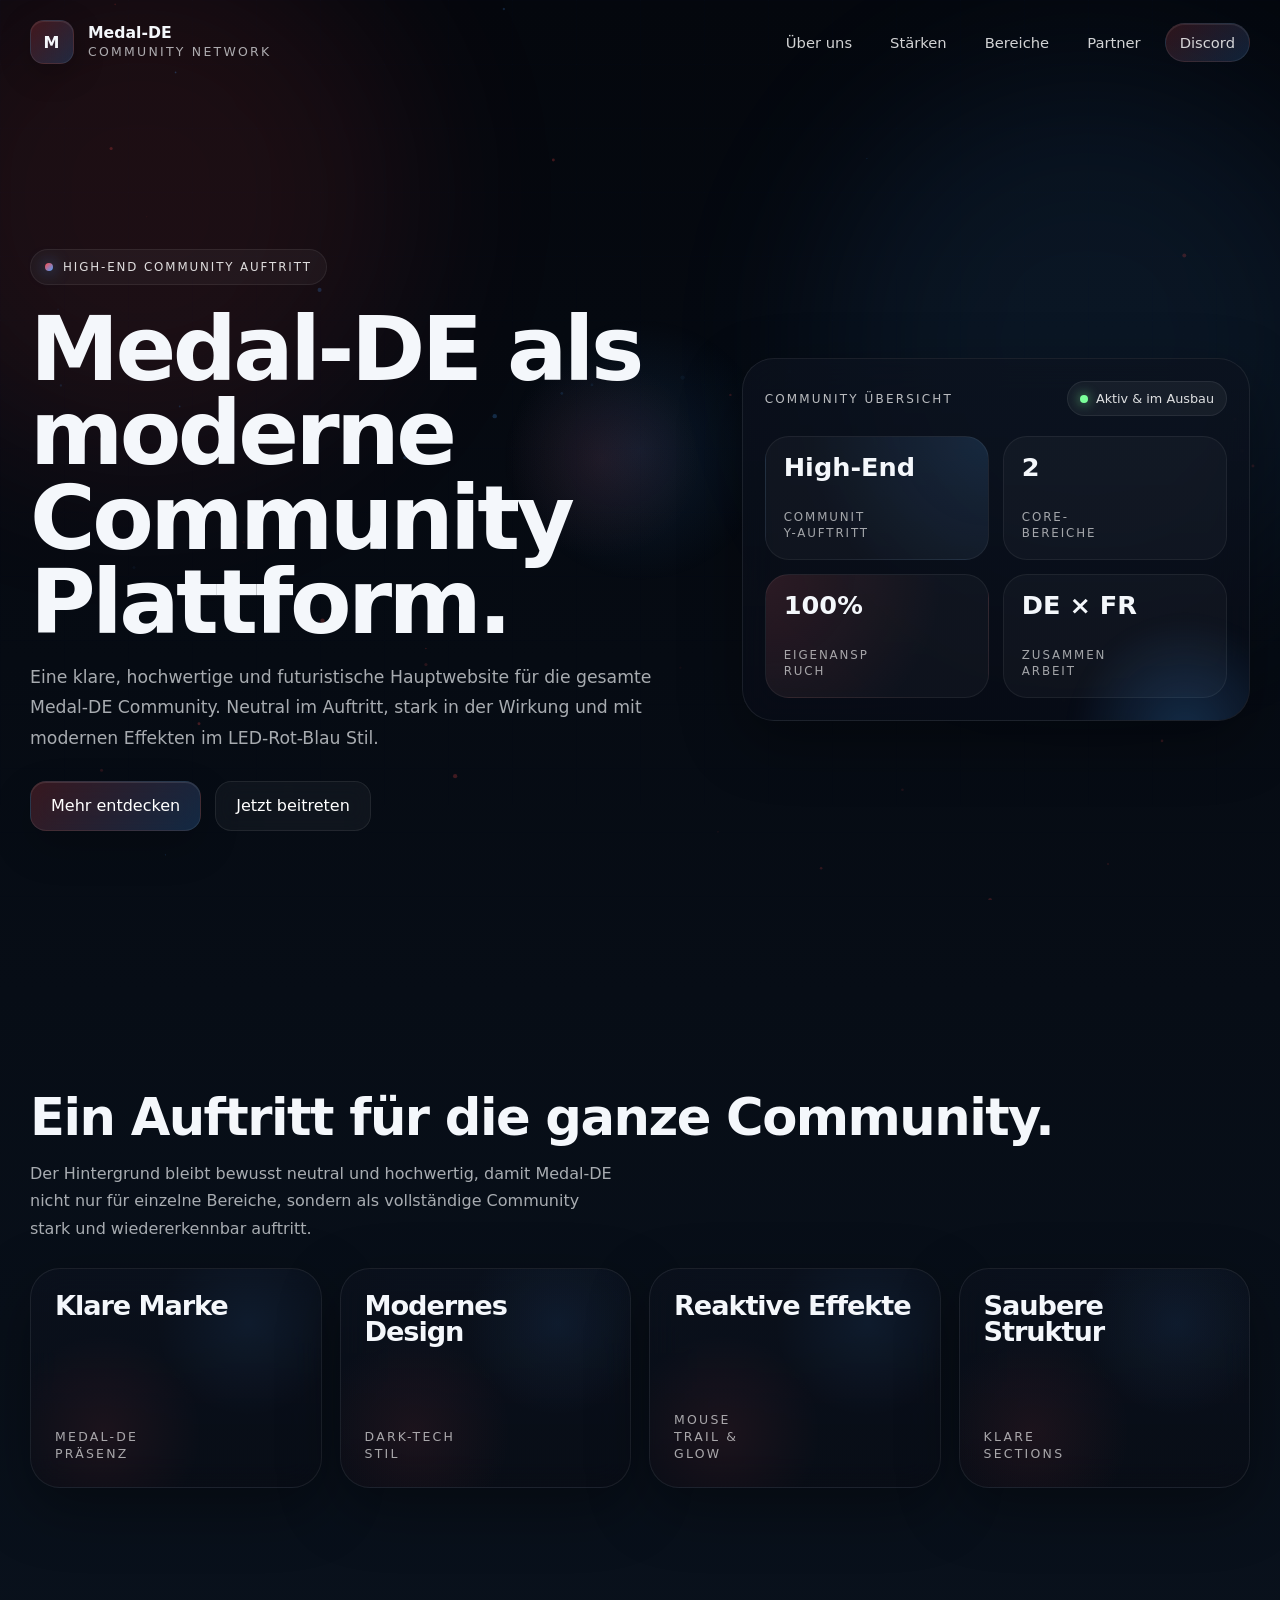
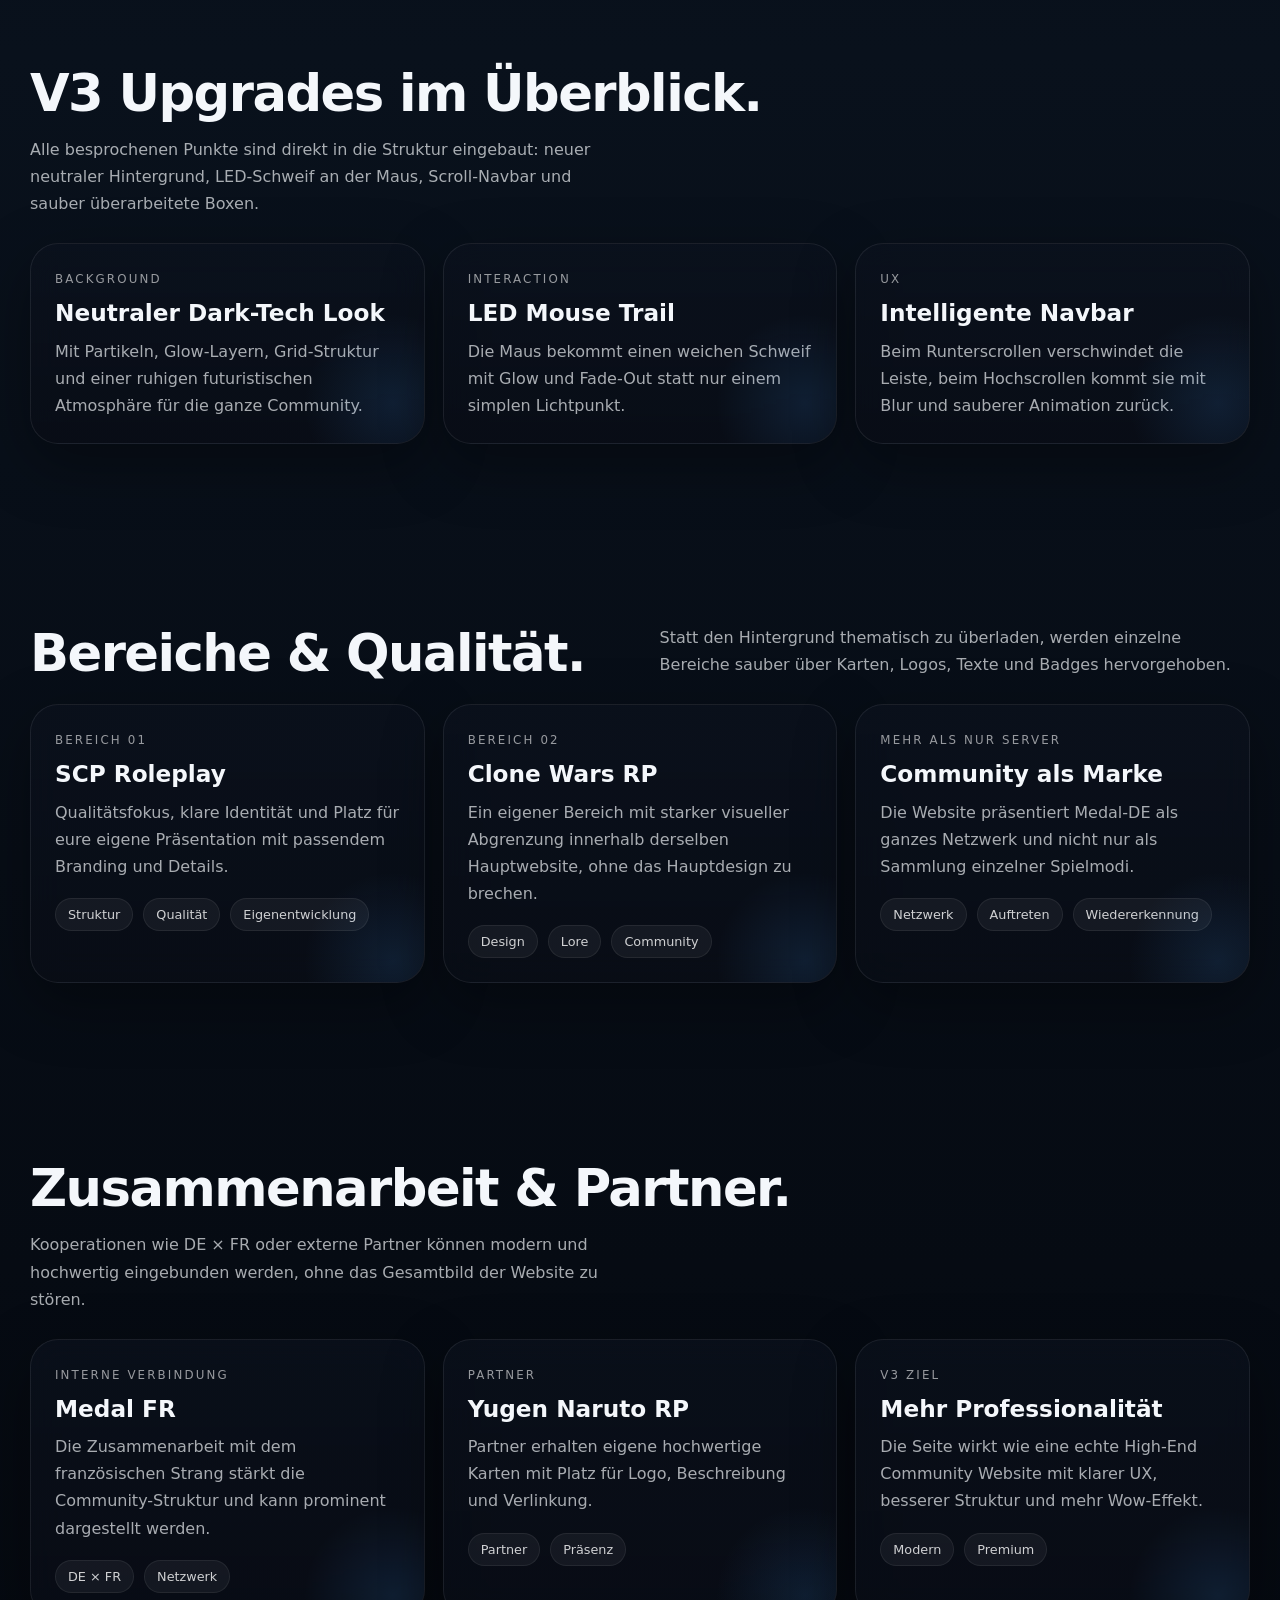
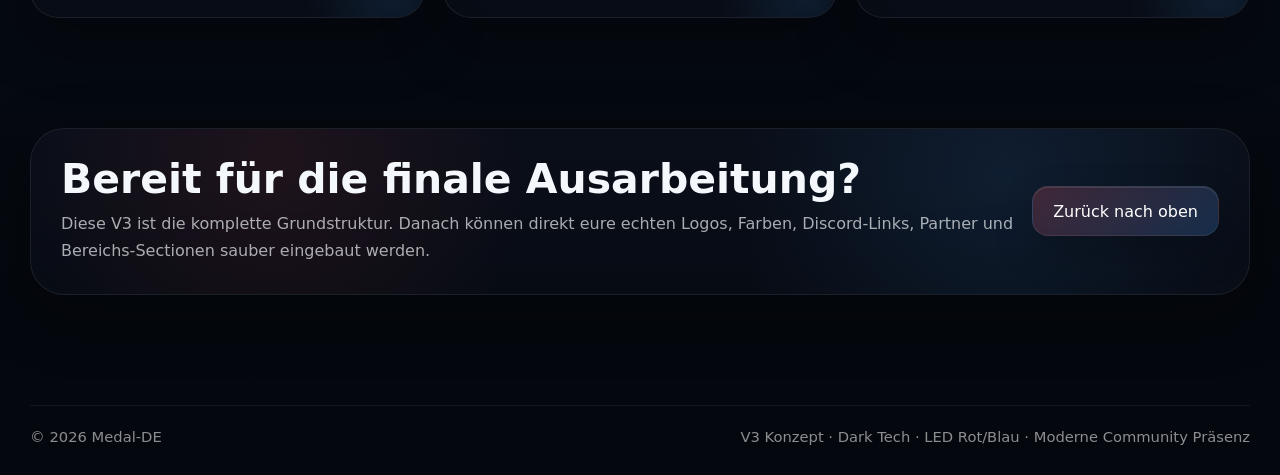
==== index.html @ ef5952d2 "Update index.html" ====
<!DOCTYPE html>
<html lang="de">
<head>
  <meta charset="UTF-8" />
  <meta name="viewport" content="width=device-width, initial-scale=1.0" />
  <title>Medal-DE V3</title>
  <meta name="description" content="Moderne Community Website für Medal-DE" />
  <style>
    :root {
      --bg: #060a11;
      --bg-2: #0b1220;
      --surface: rgba(10, 16, 28, 0.58);
      --surface-strong: rgba(9, 14, 24, 0.8);
      --border: rgba(255, 255, 255, 0.08);
      --text: #f4f7fb;
      --muted: rgba(244, 247, 251, 0.68);
      --red: 255, 77, 77;
      --blue: 70, 160, 255;
      --shadow: 0 20px 60px rgba(0, 0, 0, 0.35);
      --radius-xl: 32px;
      --radius-lg: 24px;
      --radius-md: 18px;
      --container: 1220px;
      --nav-height: 84px;
    }

    * {
      box-sizing: border-box;
    }

    html {
      scroll-behavior: smooth;
    }

    body {
      margin: 0;
      font-family: Inter, ui-sans-serif, system-ui, -apple-system, BlinkMacSystemFont, "Segoe UI", sans-serif;
      color: var(--text);
      background:
        radial-gradient(circle at 18% 22%, rgba(var(--red), 0.12), transparent 0 26%),
        radial-gradient(circle at 82% 18%, rgba(var(--blue), 0.14), transparent 0 28%),
        radial-gradient(circle at 55% 74%, rgba(120, 0, 255, 0.08), transparent 0 24%),
        linear-gradient(180deg, #04070d 0%, #09111c 45%, #04070d 100%);
      min-height: 100vh;
      overflow-x: hidden;
    }

    body::before {
      content: "";
      position: fixed;
      inset: 0;
      background-image:
        linear-gradient(rgba(80, 120, 255, 0.055) 1px, transparent 1px),
        linear-gradient(90deg, rgba(80, 120, 255, 0.045) 1px, transparent 1px);
      background-size: 64px 64px;
      mask-image: linear-gradient(to bottom, rgba(0, 0, 0, 0.9), rgba(0, 0, 0, 0.25));
      pointer-events: none;
      opacity: 0.3;
      z-index: -4;
    }

    .ambient-layer {
      position: fixed;
      inset: 0;
      pointer-events: none;
      z-index: -3;
      overflow: hidden;
    }

    .ambient-layer::before,
    .ambient-layer::after {
      content: "";
      position: absolute;
      width: 42vw;
      height: 42vw;
      filter: blur(90px);
      border-radius: 50%;
      opacity: 0.26;
      animation: drift 16s ease-in-out infinite alternate;
    }

    .ambient-layer::before {
      top: -8%;
      left: -10%;
      background: rgba(var(--red), 0.38);
    }

    .ambient-layer::after {
      right: -6%;
      top: 8%;
      animation-delay: -6s;
      background: rgba(var(--blue), 0.34);
    }

    @keyframes drift {
      0% { transform: translate3d(0, 0, 0) scale(1); }
      100% { transform: translate3d(4vw, 3vh, 0) scale(1.08); }
    }

    .mouse-glow {
      position: fixed;
      inset: 0;
      pointer-events: none;
      z-index: -2;
      background:
        radial-gradient(circle 220px at var(--mx, 50%) var(--my, 50%), rgba(var(--blue), 0.11), transparent 60%),
        radial-gradient(circle 160px at calc(var(--mx, 50%) - 3%) calc(var(--my, 50%) + 1%), rgba(var(--red), 0.09), transparent 62%);
      transition: background-position 0.15s linear;
    }

    #trail-canvas,
    #particles-canvas {
      position: fixed;
      inset: 0;
      width: 100%;
      height: 100%;
      pointer-events: none;
    }

    #particles-canvas { z-index: -2; }
    #trail-canvas { z-index: -1; }

    .site-shell {
      position: relative;
      z-index: 1;
    }

    .container {
      width: min(calc(100% - 40px), var(--container));
      margin: 0 auto;
    }

    .navbar {
      position: fixed;
      top: 0;
      left: 0;
      right: 0;
      z-index: 20;
      transition: transform 0.35s ease, background 0.35s ease, box-shadow 0.35s ease, border-color 0.35s ease;
      border-bottom: 1px solid transparent;
    }

    .navbar.hidden {
      transform: translateY(-110%);
    }

    .navbar.scrolled {
      background: rgba(8, 12, 20, 0.72);
      backdrop-filter: blur(16px);
      border-color: rgba(255, 255, 255, 0.07);
      box-shadow: 0 14px 40px rgba(0, 0, 0, 0.25);
    }

    .nav-inner {
      min-height: var(--nav-height);
      display: flex;
      align-items: center;
      justify-content: space-between;
      gap: 20px;
    }

    .brand {
      display: flex;
      align-items: center;
      gap: 14px;
      text-decoration: none;
      color: var(--text);
      min-width: 0;
    }

    .brand-logo {
      width: 44px;
      height: 44px;
      border-radius: 14px;
      display: grid;
      place-items: center;
      font-weight: 800;
      letter-spacing: 0.08em;
      background: linear-gradient(135deg, rgba(var(--red), 0.2), rgba(var(--blue), 0.2));
      border: 1px solid rgba(255, 255, 255, 0.08);
      box-shadow: inset 0 1px 0 rgba(255, 255, 255, 0.08), 0 8px 30px rgba(0, 0, 0, 0.25);
      backdrop-filter: blur(10px);
      flex-shrink: 0;
    }

    .brand-copy {
      display: flex;
      flex-direction: column;
      min-width: 0;
    }

    .brand-copy strong {
      font-size: 0.98rem;
      line-height: 1;
    }

    .brand-copy span {
      font-size: 0.78rem;
      color: var(--muted);
      letter-spacing: 0.18em;
      text-transform: uppercase;
      margin-top: 4px;
    }

    .nav-links {
      display: flex;
      align-items: center;
      gap: 10px;
      flex-wrap: wrap;
      justify-content: flex-end;
    }

    .nav-links a {
      color: rgba(255, 255, 255, 0.82);
      text-decoration: none;
      padding: 10px 14px;
      border-radius: 999px;
      font-size: 0.92rem;
      transition: background 0.25s ease, color 0.25s ease, transform 0.25s ease;
    }

    .nav-links a:hover,
    .nav-links a.active {
      background: rgba(255, 255, 255, 0.06);
      color: #fff;
      transform: translateY(-1px);
    }

    .nav-cta {
      padding: 11px 16px;
      border-radius: 999px;
      border: 1px solid rgba(255, 255, 255, 0.08);
      background: linear-gradient(135deg, rgba(var(--red), 0.17), rgba(var(--blue), 0.17));
      box-shadow: inset 0 1px 0 rgba(255, 255, 255, 0.08);
    }

    main {
      padding-top: calc(var(--nav-height) + 18px);
    }

    section {
      position: relative;
    }

    .hero {
      min-height: 100vh;
      display: flex;
      align-items: center;
      padding: 46px 0 70px;
    }

    .hero-grid {
      display: grid;
      grid-template-columns: 1.2fr 0.9fr;
      gap: 34px;
      align-items: center;
    }

    .eyebrow {
      display: inline-flex;
      align-items: center;
      gap: 10px;
      padding: 10px 14px;
      border-radius: 999px;
      background: rgba(255, 255, 255, 0.04);
      border: 1px solid rgba(255, 255, 255, 0.07);
      color: rgba(255, 255, 255, 0.86);
      letter-spacing: 0.16em;
      text-transform: uppercase;
      font-size: 0.74rem;
    }

    .eyebrow::before {
      content: "";
      width: 8px;
      height: 8px;
      border-radius: 50%;
      background: linear-gradient(135deg, rgba(var(--red), 1), rgba(var(--blue), 1));
      box-shadow: 0 0 16px rgba(var(--blue), 0.7);
    }

    .hero h1 {
      font-size: clamp(3rem, 7vw, 6.25rem);
      line-height: 0.94;
      margin: 22px 0 18px;
      letter-spacing: -0.04em;
      max-width: 11ch;
    }

    .hero p {
      margin: 0;
      max-width: 62ch;
      font-size: clamp(1rem, 1.35vw, 1.15rem);
      line-height: 1.75;
      color: var(--muted);
    }

    .hero-actions {
      display: flex;
      flex-wrap: wrap;
      gap: 14px;
      margin-top: 28px;
    }

    .btn {
      display: inline-flex;
      align-items: center;
      justify-content: center;
      gap: 10px;
      min-height: 50px;
      padding: 0 20px;
      border-radius: 16px;
      text-decoration: none;
      color: #fff;
      border: 1px solid rgba(255, 255, 255, 0.08);
      transition: transform 0.25s ease, background 0.25s ease, border-color 0.25s ease;
      backdrop-filter: blur(10px);
    }

    .btn:hover {
      transform: translateY(-2px);
    }

    .btn-primary {
      background: linear-gradient(135deg, rgba(var(--red), 0.2), rgba(var(--blue), 0.2));
      box-shadow: inset 0 1px 0 rgba(255, 255, 255, 0.1), 0 16px 40px rgba(0, 0, 0, 0.2);
    }

    .btn-secondary {
      background: rgba(255, 255, 255, 0.04);
    }

    .hero-panel {
      position: relative;
      padding: 22px;
      border-radius: var(--radius-xl);
      background: linear-gradient(180deg, rgba(12, 18, 30, 0.72), rgba(8, 12, 22, 0.84));
      border: 1px solid rgba(255, 255, 255, 0.08);
      box-shadow: var(--shadow);
      overflow: hidden;
      backdrop-filter: blur(18px);
    }

    .hero-panel::before {
      content: "";
      position: absolute;
      inset: auto -10% -35% auto;
      width: 230px;
      height: 230px;
      border-radius: 50%;
      background: radial-gradient(circle, rgba(var(--blue), 0.22), transparent 70%);
      filter: blur(8px);
    }

    .panel-top {
      display: flex;
      align-items: center;
      justify-content: space-between;
      gap: 10px;
      margin-bottom: 20px;
    }

    .panel-top span {
      color: rgba(255, 255, 255, 0.72);
      letter-spacing: 0.18em;
      text-transform: uppercase;
      font-size: 0.75rem;
    }

    .status-pill {
      display: inline-flex;
      align-items: center;
      gap: 8px;
      padding: 9px 12px;
      border-radius: 999px;
      background: rgba(255, 255, 255, 0.05);
      border: 1px solid rgba(255, 255, 255, 0.07);
      font-size: 0.8rem;
      color: rgba(255, 255, 255, 0.86);
    }

    .status-pill::before {
      content: "";
      width: 8px;
      height: 8px;
      border-radius: 50%;
      background: #7bff9a;
      box-shadow: 0 0 12px rgba(123, 255, 154, 0.8);
    }

    .mini-grid {
      display: grid;
      grid-template-columns: repeat(2, minmax(0, 1fr));
      gap: 14px;
    }

    .mini-card {
      min-height: 124px;
      padding: 18px;
      border-radius: 24px;
      background: rgba(255, 255, 255, 0.03);
      border: 1px solid rgba(255, 255, 255, 0.06);
      display: flex;
      flex-direction: column;
      justify-content: space-between;
      overflow: hidden;
    }

    .mini-card strong {
      font-size: clamp(1.35rem, 2vw, 2.2rem);
      line-height: 0.96;
      overflow-wrap: break-word;
      word-break: break-word;
    }

    .mini-card span {
      font-size: clamp(0.74rem, 0.92vw, 0.92rem);
      line-height: 1.35;
      letter-spacing: 0.16em;
      text-transform: uppercase;
      color: rgba(255, 255, 255, 0.62);
      max-width: 12ch;
      overflow-wrap: break-word;
      word-break: break-word;
      hyphens: auto;
    }

    .mini-card.accent-red {
      background: radial-gradient(circle at top left, rgba(var(--red), 0.12), transparent 70%), rgba(255,255,255,0.03);
    }

    .mini-card.accent-blue {
      background: radial-gradient(circle at top right, rgba(var(--blue), 0.12), transparent 70%), rgba(255,255,255,0.03);
    }

    .section-block {
      padding: 90px 0;
    }

    .section-head {
      display: flex;
      align-items: end;
      justify-content: space-between;
      gap: 18px;
      margin-bottom: 26px;
      flex-wrap: wrap;
    }

    .section-head h2 {
      margin: 0;
      font-size: clamp(2rem, 4vw, 3.25rem);
      line-height: 0.98;
      letter-spacing: -0.03em;
    }

    .section-head p {
      margin: 0;
      max-width: 58ch;
      color: var(--muted);
      line-height: 1.7;
    }

    .glass-grid {
      display: grid;
      grid-template-columns: repeat(4, minmax(0, 1fr));
      gap: 18px;
    }

    .stat-card,
    .feature-card,
    .server-card,
    .partner-card,
    .cta-box {
      background: linear-gradient(180deg, rgba(12, 18, 30, 0.65), rgba(9, 13, 22, 0.82));
      border: 1px solid rgba(255, 255, 255, 0.08);
      box-shadow: var(--shadow);
      backdrop-filter: blur(16px);
    }

    .stat-card {
      min-height: 220px;
      padding: 24px;
      border-radius: 30px;
      display: flex;
      flex-direction: column;
      justify-content: space-between;
      overflow: hidden;
      position: relative;
    }

    .stat-card::before {
      content: "";
      position: absolute;
      inset: 0;
      background:
        radial-gradient(circle at 75% 25%, rgba(var(--blue), 0.08), transparent 34%),
        radial-gradient(circle at 25% 75%, rgba(var(--red), 0.08), transparent 36%);
      pointer-events: none;
    }

    .stat-card h3 {
      margin: 0;
      font-size: clamp(1.7rem, 2vw, 2.9rem);
      line-height: 0.96;
      letter-spacing: -0.04em;
      overflow-wrap: break-word;
      word-break: break-word;
      position: relative;
      z-index: 1;
    }

    .stat-card p {
      margin: 0;
      font-size: clamp(0.78rem, 0.92vw, 0.98rem);
      line-height: 1.35;
      letter-spacing: 0.18em;
      text-transform: uppercase;
      color: rgba(255, 255, 255, 0.63);
      max-width: 12ch;
      overflow-wrap: break-word;
      word-break: break-word;
      hyphens: auto;
      position: relative;
      z-index: 1;
    }

    .features-grid,
    .servers-grid,
    .partners-grid {
      display: grid;
      grid-template-columns: repeat(3, minmax(0, 1fr));
      gap: 18px;
    }

    .feature-card,
    .server-card,
    .partner-card {
      padding: 24px;
      border-radius: 28px;
      overflow: hidden;
      position: relative;
    }

    .feature-card::before,
    .server-card::before,
    .partner-card::before {
      content: "";
      position: absolute;
      inset: auto -15% -25% auto;
      width: 180px;
      height: 180px;
      border-radius: 50%;
      background: radial-gradient(circle, rgba(var(--blue), 0.12), transparent 70%);
      pointer-events: none;
    }

    .card-kicker {
      display: inline-block;
      margin-bottom: 14px;
      color: rgba(255,255,255,0.58);
      text-transform: uppercase;
      letter-spacing: 0.18em;
      font-size: 0.74rem;
    }

    .feature-card h3,
    .server-card h3,
    .partner-card h3 {
      margin: 0 0 12px;
      font-size: 1.45rem;
      line-height: 1.08;
    }

    .feature-card p,
    .server-card p,
    .partner-card p {
      margin: 0;
      color: var(--muted);
      line-height: 1.7;
    }

    .server-badges,
    .partner-badges {
      margin-top: 18px;
      display: flex;
      flex-wrap: wrap;
      gap: 10px;
    }

    .badge {
      padding: 8px 12px;
      border-radius: 999px;
      background: rgba(255, 255, 255, 0.05);
      border: 1px solid rgba(255, 255, 255, 0.07);
      font-size: 0.8rem;
      color: rgba(255,255,255,0.8);
    }

    .cta-wrap {
      padding: 20px 0 110px;
    }

    .cta-box {
      border-radius: 34px;
      padding: 30px;
      display: grid;
      grid-template-columns: 1.3fr auto;
      gap: 18px;
      align-items: center;
      overflow: hidden;
      position: relative;
    }

    .cta-box::before {
      content: "";
      position: absolute;
      inset: 0;
      background:
        radial-gradient(circle at 20% 20%, rgba(var(--red), 0.09), transparent 26%),
        radial-gradient(circle at 80% 30%, rgba(var(--blue), 0.11), transparent 28%);
      pointer-events: none;
    }

    .cta-box h3 {
      margin: 0 0 10px;
      font-size: clamp(1.75rem, 3.2vw, 2.8rem);
      line-height: 1;
      position: relative;
      z-index: 1;
    }

    .cta-box p {
      margin: 0;
      color: var(--muted);
      line-height: 1.7;
      position: relative;
      z-index: 1;
    }

    footer {
      padding: 0 0 30px;
    }

    .footer-inner {
      display: flex;
      justify-content: space-between;
      gap: 16px;
      flex-wrap: wrap;
      color: rgba(255,255,255,0.54);
      font-size: 0.92rem;
      border-top: 1px solid rgba(255,255,255,0.06);
      padding-top: 22px;
    }

    .reveal {
      opacity: 0;
      transform: translateY(30px);
      transition: opacity 0.7s ease, transform 0.7s ease;
    }

    .reveal.visible {
      opacity: 1;
      transform: translateY(0);
    }

    @media (max-width: 1080px) {
      .hero-grid,
      .cta-box {
        grid-template-columns: 1fr;
      }

      .glass-grid,
      .features-grid,
      .servers-grid,
      .partners-grid {
        grid-template-columns: repeat(2, minmax(0, 1fr));
      }
    }

    @media (max-width: 760px) {
      :root {
        --nav-height: 76px;
      }

      .container {
        width: min(calc(100% - 26px), var(--container));
      }

      .nav-inner {
        align-items: flex-start;
        padding: 14px 0;
        flex-direction: column;
      }

      .nav-links {
        width: 100%;
        justify-content: flex-start;
      }

      .hero {
        min-height: auto;
        padding-top: 24px;
      }

      .mini-grid,
      .glass-grid,
      .features-grid,
      .servers-grid,
      .partners-grid {
        grid-template-columns: 1fr;
      }

      .stat-card {
        min-height: 180px;
        padding: 20px;
      }

      .section-block {
        padding: 72px 0;
      }

      .cta-wrap {
        padding-bottom: 84px;
      }
    }
  </style>
</head>
<body>
  <div class="ambient-layer"></div>
  <div class="mouse-glow"></div>
  <canvas id="particles-canvas"></canvas>
  <canvas id="trail-canvas"></canvas>

  <div class="site-shell">
    <header class="navbar" id="navbar">
      <div class="container nav-inner">
        <a href="#top" class="brand">
          <div class="brand-logo">M</div>
          <div class="brand-copy">
            <strong>Medal-DE</strong>
            <span>Community Network</span>
          </div>
        </a>

        <nav class="nav-links">
          <a href="#about">Über uns</a>
          <a href="#features">Stärken</a>
          <a href="#servers">Bereiche</a>
          <a href="#partners">Partner</a>
          <a href="#contact" class="nav-cta">Discord</a>
        </nav>
      </div>
    </header>

    <main id="top">
      <section class="hero">
        <div class="container hero-grid">
          <div class="reveal visible">
            <div class="eyebrow">High-End Community Auftritt</div>
            <h1>Medal-DE als moderne Community Plattform.</h1>
            <p>
              Eine klare, hochwertige und futuristische Hauptwebsite für die gesamte Medal-DE Community.
              Neutral im Auftritt, stark in der Wirkung und mit modernen Effekten im LED-Rot-Blau Stil.
            </p>

            <div class="hero-actions">
              <a href="#about" class="btn btn-primary">Mehr entdecken</a>
              <a href="#contact" class="btn btn-secondary">Jetzt beitreten</a>
            </div>
          </div>

          <div class="hero-panel reveal visible">
            <div class="panel-top">
              <span>Community Übersicht</span>
              <div class="status-pill">Aktiv & im Ausbau</div>
            </div>

            <div class="mini-grid">
              <div class="mini-card accent-blue">
                <strong>High-End</strong>
                <span>Community-Auftritt</span>
              </div>
              <div class="mini-card">
                <strong>2</strong>
                <span>Core-Bereiche</span>
              </div>
              <div class="mini-card accent-red">
                <strong>100%</strong>
                <span>Eigenanspruch</span>
              </div>
              <div class="mini-card">
                <strong>DE × FR</strong>
                <span>Zusammenarbeit</span>
              </div>
            </div>
          </div>
        </div>
      </section>

      <section class="section-block" id="about">
        <div class="container">
          <div class="section-head reveal">
            <div>
              <h2>Ein Auftritt für die ganze Community.</h2>
            </div>
            <p>
              Der Hintergrund bleibt bewusst neutral und hochwertig, damit Medal-DE nicht nur für einzelne Bereiche,
              sondern als vollständige Community stark und wiedererkennbar auftritt.
            </p>
          </div>

          <div class="glass-grid">
            <article class="stat-card reveal">
              <h3>Klare Marke</h3>
              <p>Medal-DE Präsenz</p>
            </article>
            <article class="stat-card reveal">
              <h3>Modernes Design</h3>
              <p>Dark-Tech Stil</p>
            </article>
            <article class="stat-card reveal">
              <h3>Reaktive Effekte</h3>
              <p>Mouse Trail & Glow</p>
            </article>
            <article class="stat-card reveal">
              <h3>Saubere Struktur</h3>
              <p>Klare Sections</p>
            </article>
          </div>
        </div>
      </section>

      <section class="section-block" id="features">
        <div class="container">
          <div class="section-head reveal">
            <div>
              <h2>V3 Upgrades im Überblick.</h2>
            </div>
            <p>
              Alle besprochenen Punkte sind direkt in die Struktur eingebaut: neuer neutraler Hintergrund,
              LED-Schweif an der Maus, Scroll-Navbar und sauber überarbeitete Boxen.
            </p>
          </div>

          <div class="features-grid">
            <article class="feature-card reveal">
              <span class="card-kicker">Background</span>
              <h3>Neutraler Dark-Tech Look</h3>
              <p>Mit Partikeln, Glow-Layern, Grid-Struktur und einer ruhigen futuristischen Atmosphäre für die ganze Community.</p>
            </article>
            <article class="feature-card reveal">
              <span class="card-kicker">Interaction</span>
              <h3>LED Mouse Trail</h3>
              <p>Die Maus bekommt einen weichen Schweif mit Glow und Fade-Out statt nur einem simplen Lichtpunkt.</p>
            </article>
            <article class="feature-card reveal">
              <span class="card-kicker">UX</span>
              <h3>Intelligente Navbar</h3>
              <p>Beim Runterscrollen verschwindet die Leiste, beim Hochscrollen kommt sie mit Blur und sauberer Animation zurück.</p>
            </article>
          </div>
        </div>
      </section>

      <section class="section-block" id="servers">
        <div class="container">
          <div class="section-head reveal">
            <div>
              <h2>Bereiche & Qualität.</h2>
            </div>
            <p>
              Statt den Hintergrund thematisch zu überladen, werden einzelne Bereiche sauber über Karten, Logos,
              Texte und Badges hervorgehoben.
            </p>
          </div>

          <div class="servers-grid">
            <article class="server-card reveal">
              <span class="card-kicker">Bereich 01</span>
              <h3>SCP Roleplay</h3>
              <p>Qualitätsfokus, klare Identität und Platz für eure eigene Präsentation mit passendem Branding und Details.</p>
              <div class="server-badges">
                <span class="badge">Struktur</span>
                <span class="badge">Qualität</span>
                <span class="badge">Eigenentwicklung</span>
              </div>
            </article>
            <article class="server-card reveal">
              <span class="card-kicker">Bereich 02</span>
              <h3>Clone Wars RP</h3>
              <p>Ein eigener Bereich mit starker visueller Abgrenzung innerhalb derselben Hauptwebsite, ohne das Hauptdesign zu brechen.</p>
              <div class="server-badges">
                <span class="badge">Design</span>
                <span class="badge">Lore</span>
                <span class="badge">Community</span>
              </div>
            </article>
            <article class="server-card reveal">
              <span class="card-kicker">Mehr als nur Server</span>
              <h3>Community als Marke</h3>
              <p>Die Website präsentiert Medal-DE als ganzes Netzwerk und nicht nur als Sammlung einzelner Spielmodi.</p>
              <div class="server-badges">
                <span class="badge">Netzwerk</span>
                <span class="badge">Auftreten</span>
                <span class="badge">Wiedererkennung</span>
              </div>
            </article>
          </div>
        </div>
      </section>

      <section class="section-block" id="partners">
        <div class="container">
          <div class="section-head reveal">
            <div>
              <h2>Zusammenarbeit & Partner.</h2>
            </div>
            <p>
              Kooperationen wie DE × FR oder externe Partner können modern und hochwertig eingebunden werden,
              ohne das Gesamtbild der Website zu stören.
            </p>
          </div>

          <div class="partners-grid">
            <article class="partner-card reveal">
              <span class="card-kicker">Interne Verbindung</span>
              <h3>Medal FR</h3>
              <p>Die Zusammenarbeit mit dem französischen Strang stärkt die Community-Struktur und kann prominent dargestellt werden.</p>
              <div class="partner-badges">
                <span class="badge">DE × FR</span>
                <span class="badge">Netzwerk</span>
              </div>
            </article>
            <article class="partner-card reveal">
              <span class="card-kicker">Partner</span>
              <h3>Yugen Naruto RP</h3>
              <p>Partner erhalten eigene hochwertige Karten mit Platz für Logo, Beschreibung und Verlinkung.</p>
              <div class="partner-badges">
                <span class="badge">Partner</span>
                <span class="badge">Präsenz</span>
              </div>
            </article>
            <article class="partner-card reveal">
              <span class="card-kicker">V3 Ziel</span>
              <h3>Mehr Professionalität</h3>
              <p>Die Seite wirkt wie eine echte High-End Community Website mit klarer UX, besserer Struktur und mehr Wow-Effekt.</p>
              <div class="partner-badges">
                <span class="badge">Modern</span>
                <span class="badge">Premium</span>
              </div>
            </article>
          </div>
        </div>
      </section>

      <section class="cta-wrap" id="contact">
        <div class="container">
          <div class="cta-box reveal">
            <div>
              <h3>Bereit für die finale Ausarbeitung?</h3>
              <p>
                Diese V3 ist die komplette Grundstruktur. Danach können direkt eure echten Logos, Farben,
                Discord-Links, Partner und Bereichs-Sectionen sauber eingebaut werden.
              </p>
            </div>
            <div>
              <a href="#top" class="btn btn-primary">Zurück nach oben</a>
            </div>
          </div>
        </div>
      </section>
    </main>

    <footer>
      <div class="container footer-inner">
        <span>© 2026 Medal-DE</span>
        <span>V3 Konzept · Dark Tech · LED Rot/Blau · Moderne Community Präsenz</span>
      </div>
    </footer>
  </div>

  <script>
    const root = document.documentElement;
    const navbar = document.getElementById("navbar");
    let lastScrollY = window.scrollY;

    window.addEventListener("mousemove", (event) => {
      const x = (event.clientX / window.innerWidth) * 100;
      const y = (event.clientY / window.innerHeight) * 100;
      root.style.setProperty("--mx", `${x}%`);
      root.style.setProperty("--my", `${y}%`);
      mouse.x = event.clientX;
      mouse.y = event.clientY;
      mouse.active = true;
    });

    window.addEventListener("scroll", () => {
      const current = window.scrollY;

      if (current > 30) {
        navbar.classList.add("scrolled");
      } else {
        navbar.classList.remove("scrolled");
      }

      if (current > lastScrollY && current > 120) {
        navbar.classList.add("hidden");
      } else {
        navbar.classList.remove("hidden");
      }

      lastScrollY = current;
    });

    const revealItems = document.querySelectorAll(".reveal");
    const revealObserver = new IntersectionObserver((entries) => {
      entries.forEach((entry) => {
        if (entry.isIntersecting) {
          entry.target.classList.add("visible");
        }
      });
    }, { threshold: 0.16 });

    revealItems.forEach((item) => revealObserver.observe(item));

    const particlesCanvas = document.getElementById("particles-canvas");
    const particlesCtx = particlesCanvas.getContext("2d");
    const trailCanvas = document.getElementById("trail-canvas");
    const trailCtx = trailCanvas.getContext("2d");

    let particles = [];
    let trails = [];
    let mouse = {
      x: window.innerWidth * 0.5,
      y: window.innerHeight * 0.5,
      active: false
    };

    function resizeCanvases() {
      const dpr = Math.min(window.devicePixelRatio || 1, 2);

      [particlesCanvas, trailCanvas].forEach((canvas) => {
        canvas.width = Math.floor(window.innerWidth * dpr);
        canvas.height = Math.floor(window.innerHeight * dpr);
        canvas.style.width = `${window.innerWidth}px`;
        canvas.style.height = `${window.innerHeight}px`;
      });

      particlesCtx.setTransform(dpr, 0, 0, dpr, 0, 0);
      trailCtx.setTransform(dpr, 0, 0, dpr, 0, 0);

      createParticles();
    }

    function createParticles() {
      particles = [];
      const amount = Math.min(70, Math.max(28, Math.floor(window.innerWidth / 22)));

      for (let i = 0; i < amount; i++) {
        particles.push({
          x: Math.random() * window.innerWidth,
          y: Math.random() * window.innerHeight,
          r: Math.random() * 1.8 + 0.5,
          vx: (Math.random() - 0.5) * 0.18,
          vy: (Math.random() - 0.5) * 0.18,
          a: Math.random() * 0.22 + 0.05,
          blue: Math.random() > 0.45
        });
      }
    }

    function renderParticles() {
      particlesCtx.clearRect(0, 0, window.innerWidth, window.innerHeight);

      for (const p of particles) {
        p.x += p.vx;
        p.y += p.vy;

        if (p.x < -10) p.x = window.innerWidth + 10;
        if (p.x > window.innerWidth + 10) p.x = -10;
        if (p.y < -10) p.y = window.innerHeight + 10;
        if (p.y > window.innerHeight + 10) p.y = -10;

        particlesCtx.beginPath();
        particlesCtx.arc(p.x, p.y, p.r, 0, Math.PI * 2);
        particlesCtx.fillStyle = p.blue
          ? `rgba(70, 160, 255, ${p.a})`
          : `rgba(255, 77, 77, ${p.a})`;
        particlesCtx.fill();
      }
    }

    function spawnTrail() {
      trails.push({
        x: mouse.x,
        y: mouse.y,
        life: 1,
        size: Math.random() * 26 + 18,
        redShift: Math.random() * 0.15 + 0.08,
        blueShift: Math.random() * 0.18 + 0.12
      });

      if (trails.length > 60) {
        trails.shift();
      }
    }

    function renderTrail() {
      trailCtx.clearRect(0, 0, window.innerWidth, window.innerHeight);

      for (let i = trails.length - 1; i >= 0; i--) {
        const t = trails[i];
        t.life -= 0.025;

        if (t.life <= 0) {
          trails.splice(i, 1);
          continue;
        }

        const alpha = t.life * 0.22;
        const size = t.size * (1.45 - t.life);

        trailCtx.beginPath();
        trailCtx.arc(t.x, t.y, size, 0, Math.PI * 2);
        trailCtx.fillStyle = `rgba(70, 160, 255, ${alpha * t.blueShift})`;
        trailCtx.fill();

        trailCtx.beginPath();
        trailCtx.arc(t.x + 4, t.y + 1, size * 0.78, 0, Math.PI * 2);
        trailCtx.fillStyle = `rgba(255, 77, 77, ${alpha * t.redShift})`;
        trailCtx.fill();
      }
    }

    function animate() {
      renderParticles();

      if (mouse.active) {
        spawnTrail();
      }

      renderTrail();
      requestAnimationFrame(animate);
    }

    window.addEventListener("resize", resizeCanvases);

    resizeCanvases();
    animate();
  </script>
</body>
</html>
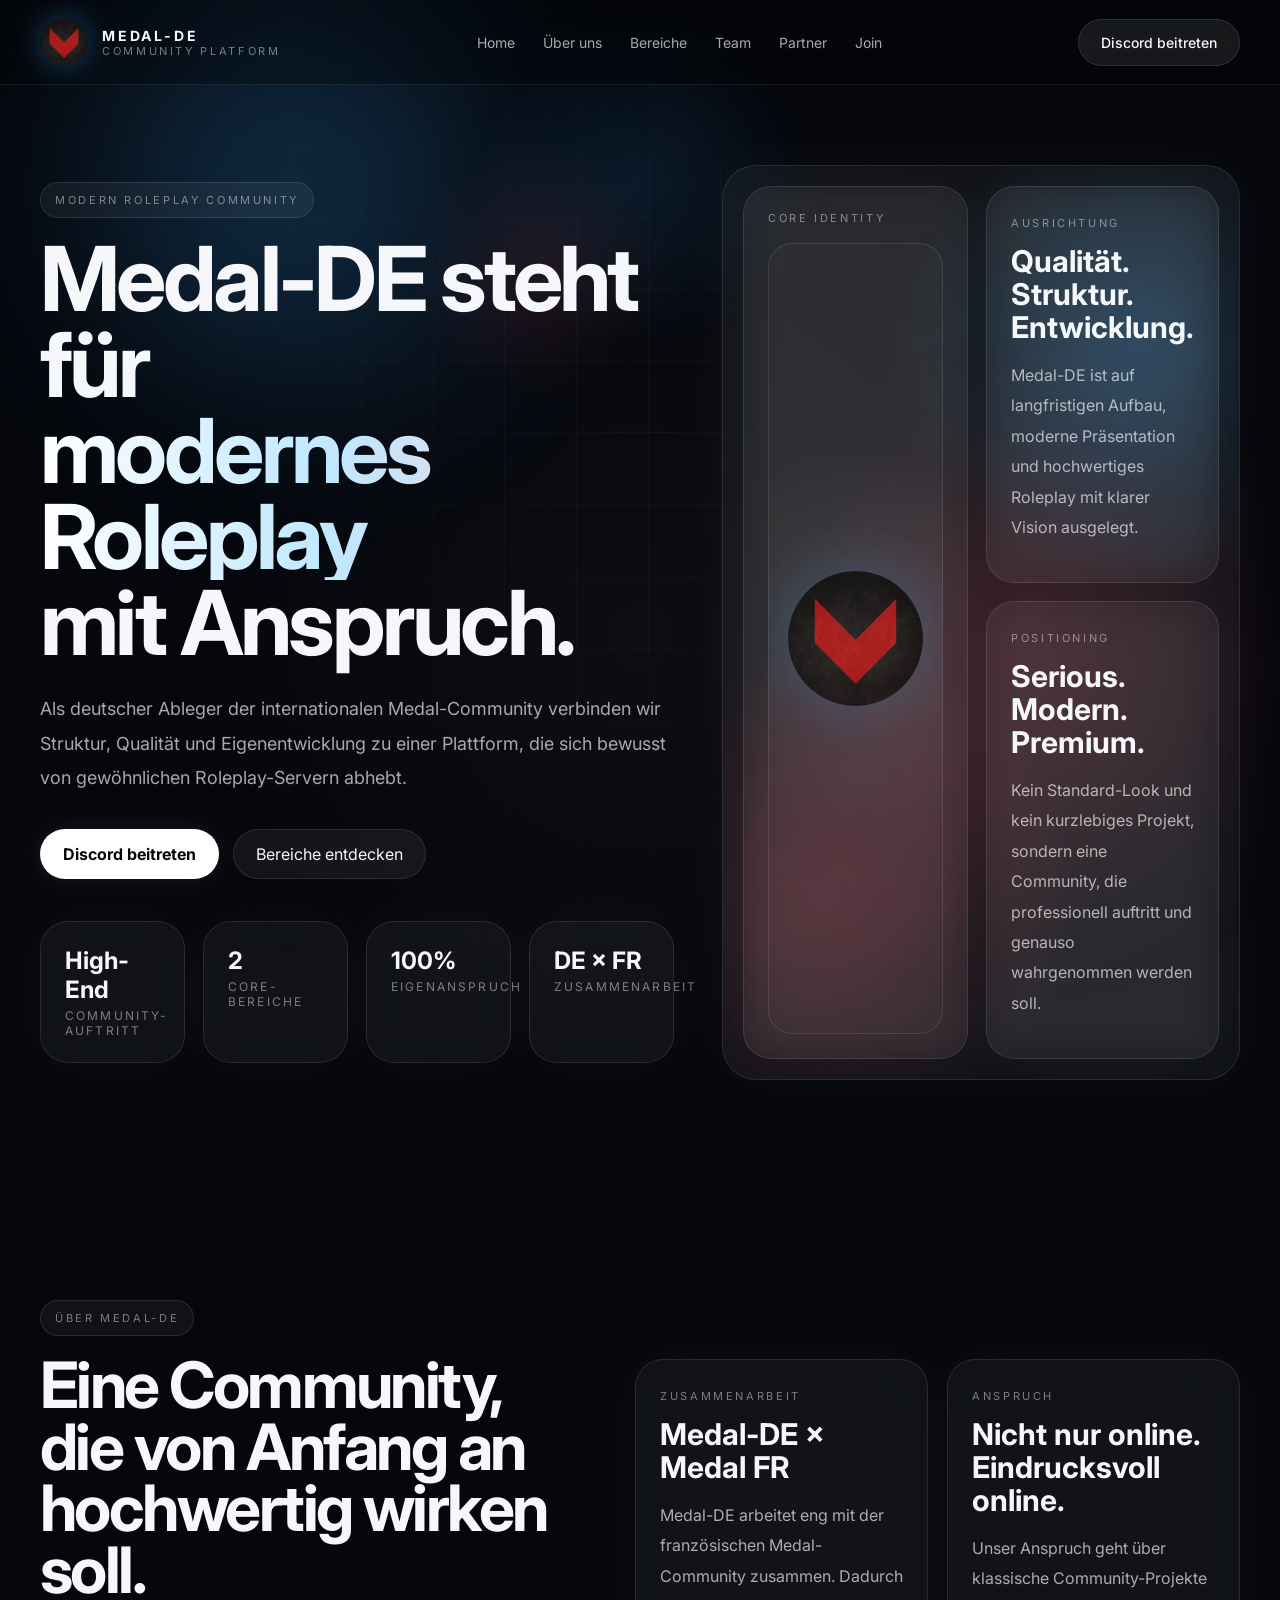
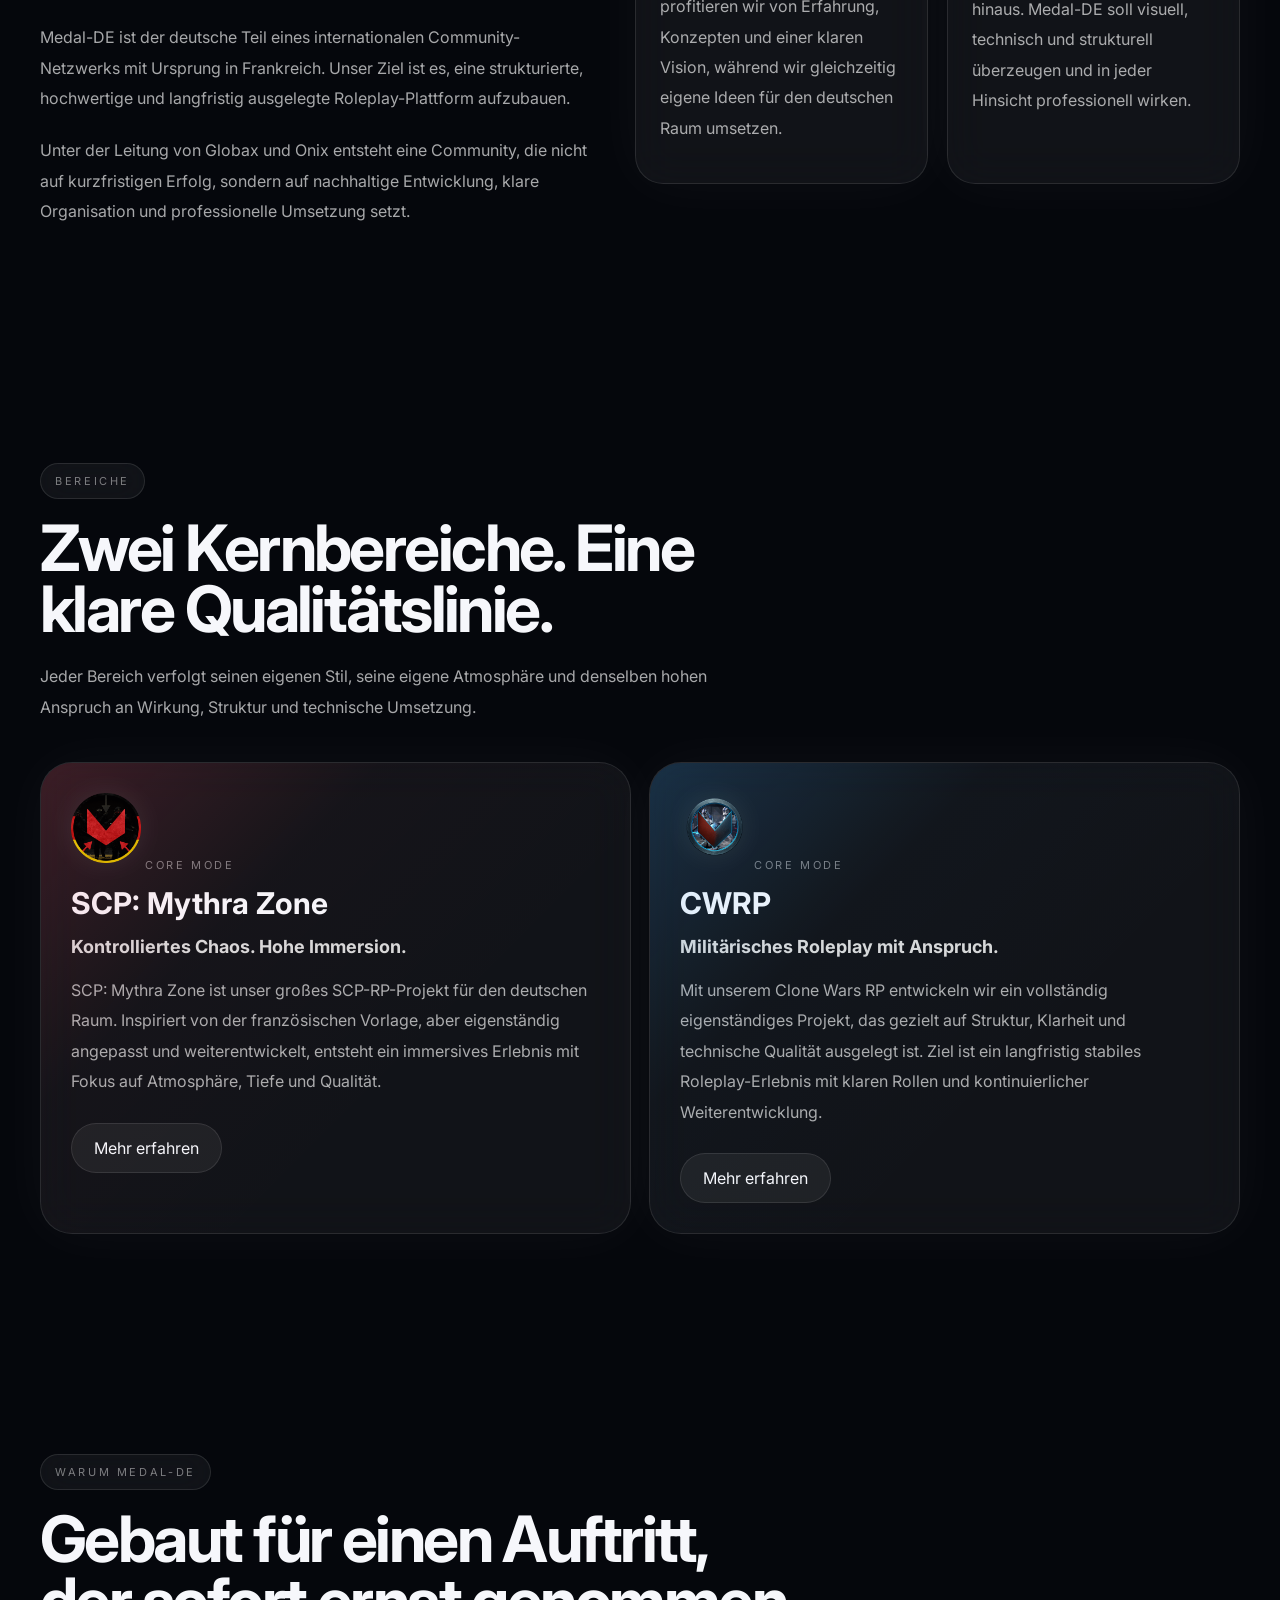
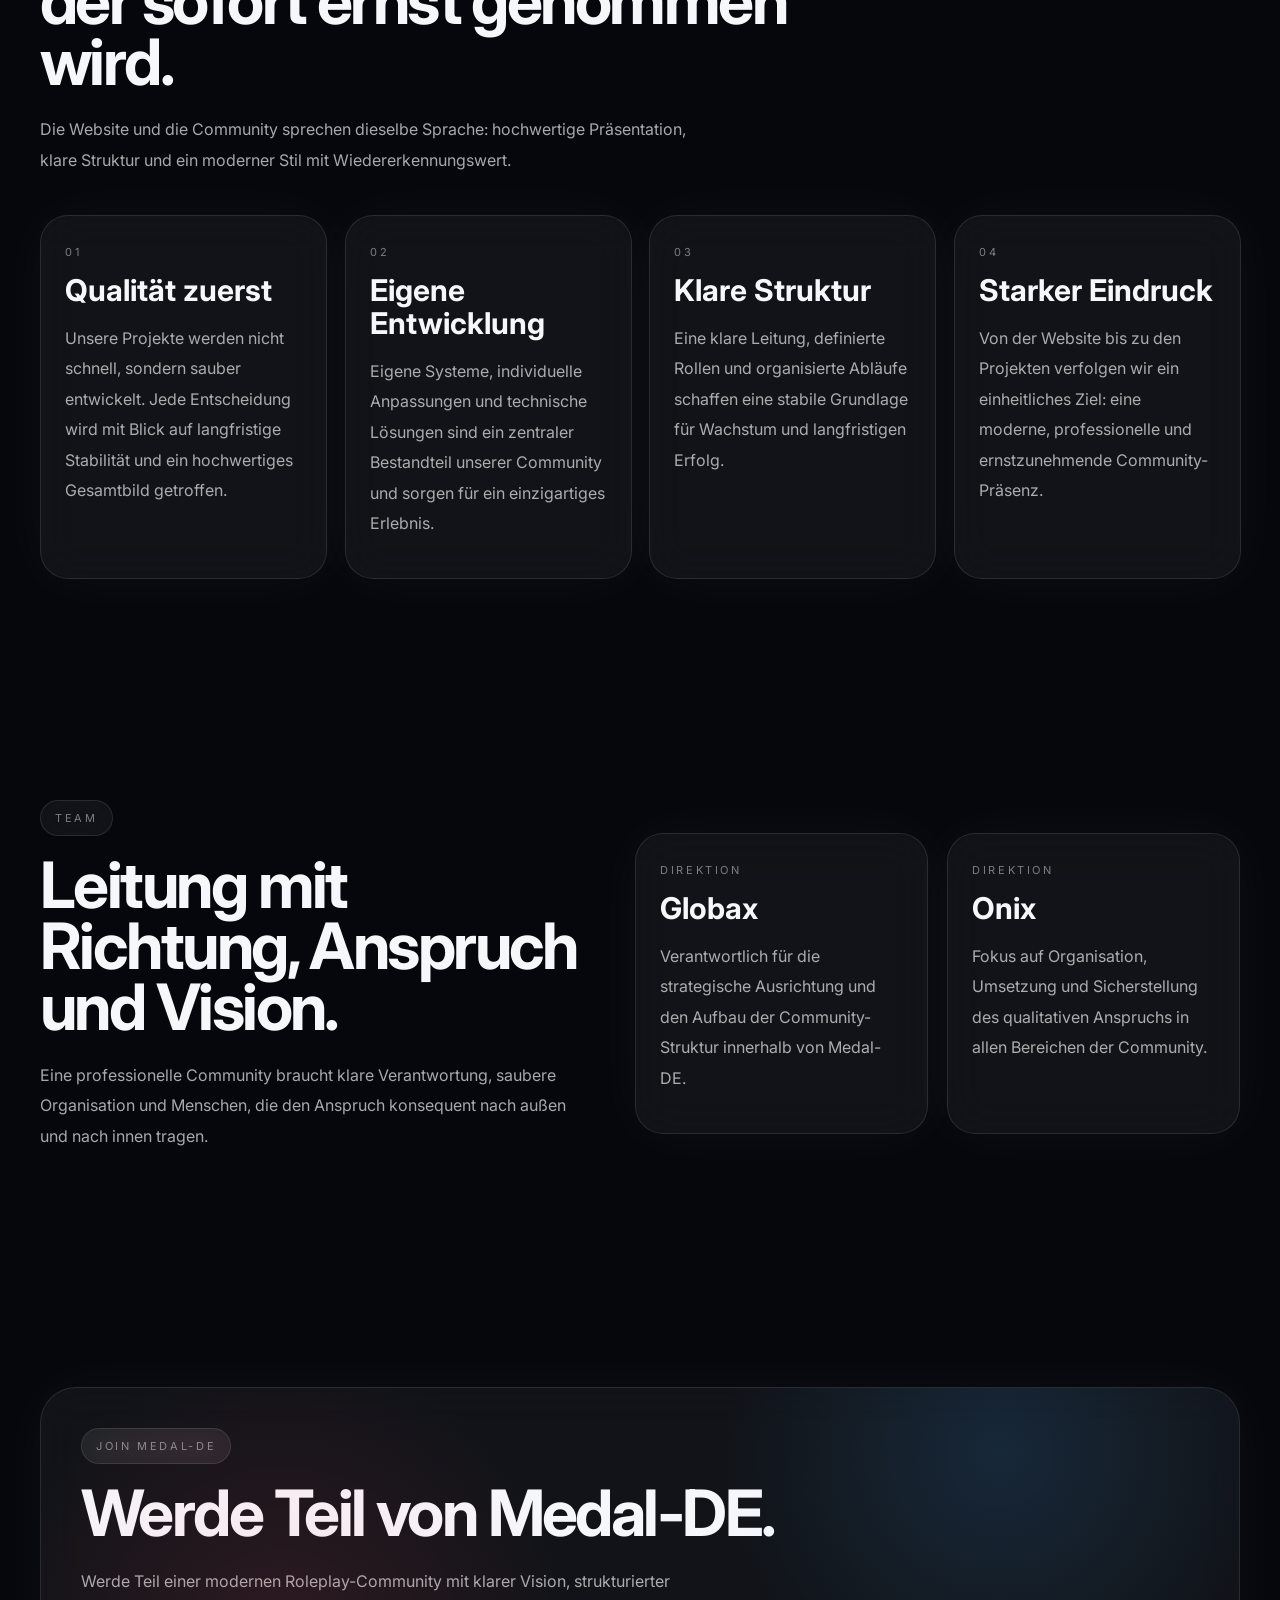
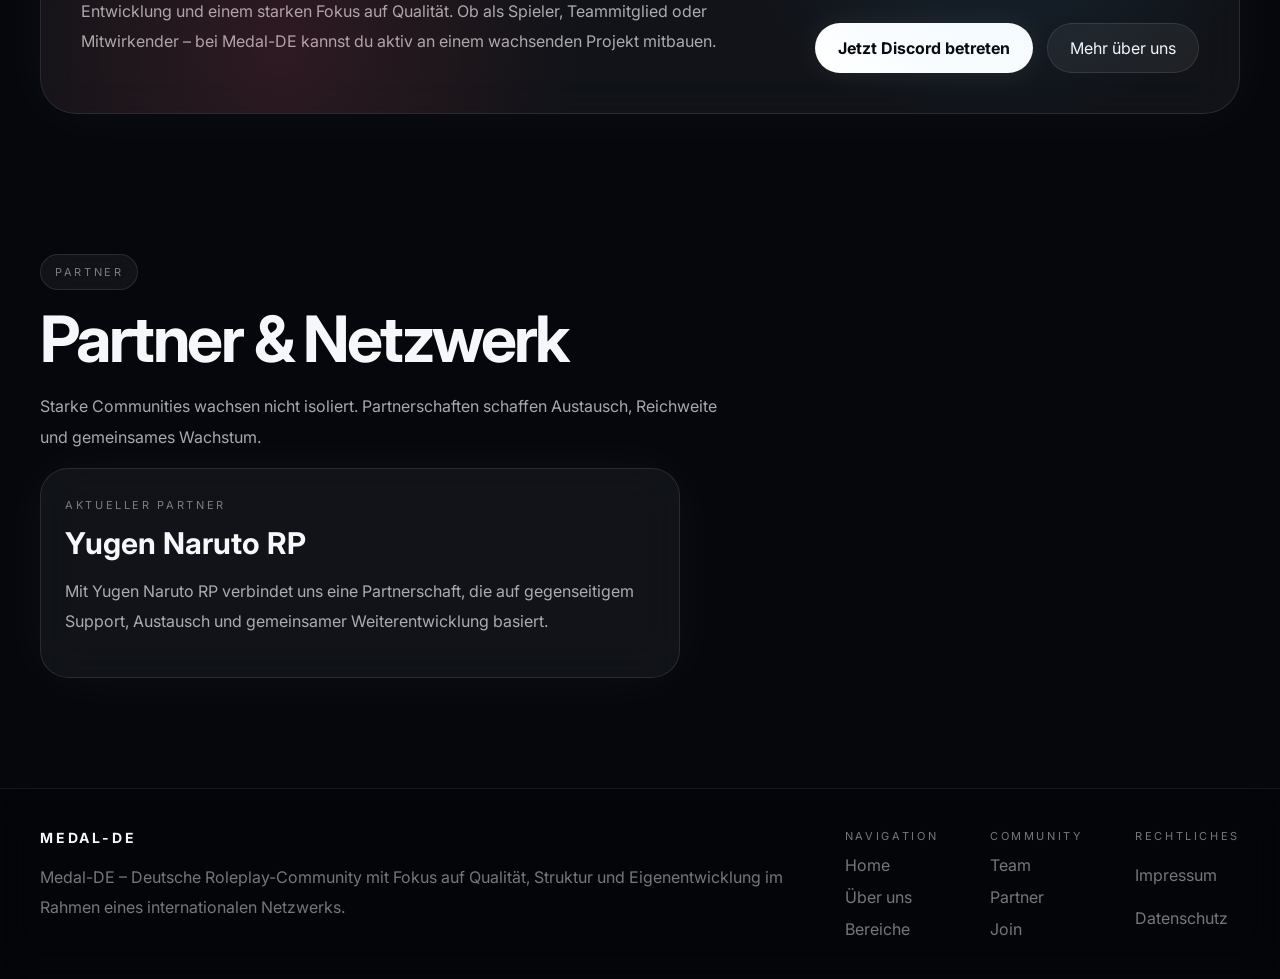
==== commit 27819417: "Update index.html" ====
--- a/index.html
+++ b/index.html
@@ -1,1152 +1,375 @@
 <!DOCTYPE html>
 <html lang="de">
-<head>
-  <meta charset="UTF-8" />
-  <meta name="viewport" content="width=device-width, initial-scale=1.0" />
-  <title>Medal-DE V3</title>
-  <meta name="description" content="Moderne Community Website für Medal-DE" />
-  <style>
-    :root {
-      --bg: #060a11;
-      --bg-2: #0b1220;
-      --surface: rgba(10, 16, 28, 0.58);
-      --surface-strong: rgba(9, 14, 24, 0.8);
-      --border: rgba(255, 255, 255, 0.08);
-      --text: #f4f7fb;
-      --muted: rgba(244, 247, 251, 0.68);
-      --red: 255, 77, 77;
-      --blue: 70, 160, 255;
-      --shadow: 0 20px 60px rgba(0, 0, 0, 0.35);
-      --radius-xl: 32px;
-      --radius-lg: 24px;
-      --radius-md: 18px;
-      --container: 1220px;
-      --nav-height: 84px;
-    }
-
-    * {
-      box-sizing: border-box;
-    }
-
-    html {
-      scroll-behavior: smooth;
-    }
-
-    body {
-      margin: 0;
-      font-family: Inter, ui-sans-serif, system-ui, -apple-system, BlinkMacSystemFont, "Segoe UI", sans-serif;
-      color: var(--text);
-      background:
-        radial-gradient(circle at 18% 22%, rgba(var(--red), 0.12), transparent 0 26%),
-        radial-gradient(circle at 82% 18%, rgba(var(--blue), 0.14), transparent 0 28%),
-        radial-gradient(circle at 55% 74%, rgba(120, 0, 255, 0.08), transparent 0 24%),
-        linear-gradient(180deg, #04070d 0%, #09111c 45%, #04070d 100%);
-      min-height: 100vh;
-      overflow-x: hidden;
-    }
-
-    body::before {
-      content: "";
-      position: fixed;
-      inset: 0;
-      background-image:
-        linear-gradient(rgba(80, 120, 255, 0.055) 1px, transparent 1px),
-        linear-gradient(90deg, rgba(80, 120, 255, 0.045) 1px, transparent 1px);
-      background-size: 64px 64px;
-      mask-image: linear-gradient(to bottom, rgba(0, 0, 0, 0.9), rgba(0, 0, 0, 0.25));
-      pointer-events: none;
-      opacity: 0.3;
-      z-index: -4;
-    }
-
-    .ambient-layer {
-      position: fixed;
-      inset: 0;
-      pointer-events: none;
-      z-index: -3;
-      overflow: hidden;
-    }
-
-    .ambient-layer::before,
-    .ambient-layer::after {
-      content: "";
-      position: absolute;
-      width: 42vw;
-      height: 42vw;
-      filter: blur(90px);
-      border-radius: 50%;
-      opacity: 0.26;
-      animation: drift 16s ease-in-out infinite alternate;
-    }
-
-    .ambient-layer::before {
-      top: -8%;
-      left: -10%;
-      background: rgba(var(--red), 0.38);
-    }
-
-    .ambient-layer::after {
-      right: -6%;
-      top: 8%;
-      animation-delay: -6s;
-      background: rgba(var(--blue), 0.34);
-    }
-
-    @keyframes drift {
-      0% { transform: translate3d(0, 0, 0) scale(1); }
-      100% { transform: translate3d(4vw, 3vh, 0) scale(1.08); }
-    }
-
-    .mouse-glow {
-      position: fixed;
-      inset: 0;
-      pointer-events: none;
-      z-index: -2;
-      background:
-        radial-gradient(circle 220px at var(--mx, 50%) var(--my, 50%), rgba(var(--blue), 0.11), transparent 60%),
-        radial-gradient(circle 160px at calc(var(--mx, 50%) - 3%) calc(var(--my, 50%) + 1%), rgba(var(--red), 0.09), transparent 62%);
-      transition: background-position 0.15s linear;
-    }
-
-    #trail-canvas,
-    #particles-canvas {
-      position: fixed;
-      inset: 0;
-      width: 100%;
-      height: 100%;
-      pointer-events: none;
-    }
-
-    #particles-canvas { z-index: -2; }
-    #trail-canvas { z-index: -1; }
-
-    .site-shell {
-      position: relative;
-      z-index: 1;
-    }
-
-    .container {
-      width: min(calc(100% - 40px), var(--container));
-      margin: 0 auto;
-    }
-
-    .navbar {
-      position: fixed;
-      top: 0;
-      left: 0;
-      right: 0;
-      z-index: 20;
-      transition: transform 0.35s ease, background 0.35s ease, box-shadow 0.35s ease, border-color 0.35s ease;
-      border-bottom: 1px solid transparent;
-    }
-
-    .navbar.hidden {
-      transform: translateY(-110%);
-    }
-
-    .navbar.scrolled {
-      background: rgba(8, 12, 20, 0.72);
-      backdrop-filter: blur(16px);
-      border-color: rgba(255, 255, 255, 0.07);
-      box-shadow: 0 14px 40px rgba(0, 0, 0, 0.25);
-    }
-
-    .nav-inner {
-      min-height: var(--nav-height);
-      display: flex;
-      align-items: center;
-      justify-content: space-between;
-      gap: 20px;
-    }
-
-    .brand {
-      display: flex;
-      align-items: center;
-      gap: 14px;
-      text-decoration: none;
-      color: var(--text);
-      min-width: 0;
-    }
-
-    .brand-logo {
-      width: 44px;
-      height: 44px;
-      border-radius: 14px;
-      display: grid;
-      place-items: center;
-      font-weight: 800;
-      letter-spacing: 0.08em;
-      background: linear-gradient(135deg, rgba(var(--red), 0.2), rgba(var(--blue), 0.2));
-      border: 1px solid rgba(255, 255, 255, 0.08);
-      box-shadow: inset 0 1px 0 rgba(255, 255, 255, 0.08), 0 8px 30px rgba(0, 0, 0, 0.25);
-      backdrop-filter: blur(10px);
-      flex-shrink: 0;
-    }
-
-    .brand-copy {
-      display: flex;
-      flex-direction: column;
-      min-width: 0;
-    }
-
-    .brand-copy strong {
-      font-size: 0.98rem;
-      line-height: 1;
-    }
-
-    .brand-copy span {
-      font-size: 0.78rem;
-      color: var(--muted);
-      letter-spacing: 0.18em;
-      text-transform: uppercase;
-      margin-top: 4px;
-    }
-
-    .nav-links {
-      display: flex;
-      align-items: center;
-      gap: 10px;
-      flex-wrap: wrap;
-      justify-content: flex-end;
-    }
-
-    .nav-links a {
-      color: rgba(255, 255, 255, 0.82);
-      text-decoration: none;
-      padding: 10px 14px;
-      border-radius: 999px;
-      font-size: 0.92rem;
-      transition: background 0.25s ease, color 0.25s ease, transform 0.25s ease;
-    }
-
-    .nav-links a:hover,
-    .nav-links a.active {
-      background: rgba(255, 255, 255, 0.06);
-      color: #fff;
-      transform: translateY(-1px);
-    }
-
-    .nav-cta {
-      padding: 11px 16px;
-      border-radius: 999px;
-      border: 1px solid rgba(255, 255, 255, 0.08);
-      background: linear-gradient(135deg, rgba(var(--red), 0.17), rgba(var(--blue), 0.17));
-      box-shadow: inset 0 1px 0 rgba(255, 255, 255, 0.08);
-    }
-
-    main {
-      padding-top: calc(var(--nav-height) + 18px);
-    }
-
-    section {
-      position: relative;
-    }
-
-    .hero {
-      min-height: 100vh;
-      display: flex;
-      align-items: center;
-      padding: 46px 0 70px;
-    }
-
-    .hero-grid {
-      display: grid;
-      grid-template-columns: 1.2fr 0.9fr;
-      gap: 34px;
-      align-items: center;
-    }
-
-    .eyebrow {
-      display: inline-flex;
-      align-items: center;
-      gap: 10px;
-      padding: 10px 14px;
-      border-radius: 999px;
-      background: rgba(255, 255, 255, 0.04);
-      border: 1px solid rgba(255, 255, 255, 0.07);
-      color: rgba(255, 255, 255, 0.86);
-      letter-spacing: 0.16em;
-      text-transform: uppercase;
-      font-size: 0.74rem;
-    }
-
-    .eyebrow::before {
-      content: "";
-      width: 8px;
-      height: 8px;
-      border-radius: 50%;
-      background: linear-gradient(135deg, rgba(var(--red), 1), rgba(var(--blue), 1));
-      box-shadow: 0 0 16px rgba(var(--blue), 0.7);
-    }
-
-    .hero h1 {
-      font-size: clamp(3rem, 7vw, 6.25rem);
-      line-height: 0.94;
-      margin: 22px 0 18px;
-      letter-spacing: -0.04em;
-      max-width: 11ch;
-    }
-
-    .hero p {
-      margin: 0;
-      max-width: 62ch;
-      font-size: clamp(1rem, 1.35vw, 1.15rem);
-      line-height: 1.75;
-      color: var(--muted);
-    }
-
-    .hero-actions {
-      display: flex;
-      flex-wrap: wrap;
-      gap: 14px;
-      margin-top: 28px;
-    }
-
-    .btn {
-      display: inline-flex;
-      align-items: center;
-      justify-content: center;
-      gap: 10px;
-      min-height: 50px;
-      padding: 0 20px;
-      border-radius: 16px;
-      text-decoration: none;
-      color: #fff;
-      border: 1px solid rgba(255, 255, 255, 0.08);
-      transition: transform 0.25s ease, background 0.25s ease, border-color 0.25s ease;
-      backdrop-filter: blur(10px);
-    }
-
-    .btn:hover {
-      transform: translateY(-2px);
-    }
-
-    .btn-primary {
-      background: linear-gradient(135deg, rgba(var(--red), 0.2), rgba(var(--blue), 0.2));
-      box-shadow: inset 0 1px 0 rgba(255, 255, 255, 0.1), 0 16px 40px rgba(0, 0, 0, 0.2);
-    }
-
-    .btn-secondary {
-      background: rgba(255, 255, 255, 0.04);
-    }
-
-    .hero-panel {
-      position: relative;
-      padding: 22px;
-      border-radius: var(--radius-xl);
-      background: linear-gradient(180deg, rgba(12, 18, 30, 0.72), rgba(8, 12, 22, 0.84));
-      border: 1px solid rgba(255, 255, 255, 0.08);
-      box-shadow: var(--shadow);
-      overflow: hidden;
-      backdrop-filter: blur(18px);
-    }
-
-    .hero-panel::before {
-      content: "";
-      position: absolute;
-      inset: auto -10% -35% auto;
-      width: 230px;
-      height: 230px;
-      border-radius: 50%;
-      background: radial-gradient(circle, rgba(var(--blue), 0.22), transparent 70%);
-      filter: blur(8px);
-    }
-
-    .panel-top {
-      display: flex;
-      align-items: center;
-      justify-content: space-between;
-      gap: 10px;
-      margin-bottom: 20px;
-    }
-
-    .panel-top span {
-      color: rgba(255, 255, 255, 0.72);
-      letter-spacing: 0.18em;
-      text-transform: uppercase;
-      font-size: 0.75rem;
-    }
-
-    .status-pill {
-      display: inline-flex;
-      align-items: center;
-      gap: 8px;
-      padding: 9px 12px;
-      border-radius: 999px;
-      background: rgba(255, 255, 255, 0.05);
-      border: 1px solid rgba(255, 255, 255, 0.07);
-      font-size: 0.8rem;
-      color: rgba(255, 255, 255, 0.86);
-    }
-
-    .status-pill::before {
-      content: "";
-      width: 8px;
-      height: 8px;
-      border-radius: 50%;
-      background: #7bff9a;
-      box-shadow: 0 0 12px rgba(123, 255, 154, 0.8);
-    }
-
-    .mini-grid {
-      display: grid;
-      grid-template-columns: repeat(2, minmax(0, 1fr));
-      gap: 14px;
-    }
-
-    .mini-card {
-      min-height: 124px;
-      padding: 18px;
-      border-radius: 24px;
-      background: rgba(255, 255, 255, 0.03);
-      border: 1px solid rgba(255, 255, 255, 0.06);
-      display: flex;
-      flex-direction: column;
-      justify-content: space-between;
-      overflow: hidden;
-    }
-
-    .mini-card strong {
-      font-size: clamp(1.35rem, 2vw, 2.2rem);
-      line-height: 0.96;
-      overflow-wrap: break-word;
-      word-break: break-word;
-    }
-
-    .mini-card span {
-      font-size: clamp(0.74rem, 0.92vw, 0.92rem);
-      line-height: 1.35;
-      letter-spacing: 0.16em;
-      text-transform: uppercase;
-      color: rgba(255, 255, 255, 0.62);
-      max-width: 12ch;
-      overflow-wrap: break-word;
-      word-break: break-word;
-      hyphens: auto;
-    }
-
-    .mini-card.accent-red {
-      background: radial-gradient(circle at top left, rgba(var(--red), 0.12), transparent 70%), rgba(255,255,255,0.03);
-    }
-
-    .mini-card.accent-blue {
-      background: radial-gradient(circle at top right, rgba(var(--blue), 0.12), transparent 70%), rgba(255,255,255,0.03);
-    }
-
-    .section-block {
-      padding: 90px 0;
-    }
-
-    .section-head {
-      display: flex;
-      align-items: end;
-      justify-content: space-between;
-      gap: 18px;
-      margin-bottom: 26px;
-      flex-wrap: wrap;
-    }
-
-    .section-head h2 {
-      margin: 0;
-      font-size: clamp(2rem, 4vw, 3.25rem);
-      line-height: 0.98;
-      letter-spacing: -0.03em;
-    }
-
-    .section-head p {
-      margin: 0;
-      max-width: 58ch;
-      color: var(--muted);
-      line-height: 1.7;
-    }
-
-    .glass-grid {
-      display: grid;
-      grid-template-columns: repeat(4, minmax(0, 1fr));
-      gap: 18px;
-    }
-
-    .stat-card,
-    .feature-card,
-    .server-card,
-    .partner-card,
-    .cta-box {
-      background: linear-gradient(180deg, rgba(12, 18, 30, 0.65), rgba(9, 13, 22, 0.82));
-      border: 1px solid rgba(255, 255, 255, 0.08);
-      box-shadow: var(--shadow);
-      backdrop-filter: blur(16px);
-    }
-
-    .stat-card {
-      min-height: 220px;
-      padding: 24px;
-      border-radius: 30px;
-      display: flex;
-      flex-direction: column;
-      justify-content: space-between;
-      overflow: hidden;
-      position: relative;
-    }
-
-    .stat-card::before {
-      content: "";
-      position: absolute;
-      inset: 0;
-      background:
-        radial-gradient(circle at 75% 25%, rgba(var(--blue), 0.08), transparent 34%),
-        radial-gradient(circle at 25% 75%, rgba(var(--red), 0.08), transparent 36%);
-      pointer-events: none;
-    }
-
-    .stat-card h3 {
-      margin: 0;
-      font-size: clamp(1.7rem, 2vw, 2.9rem);
-      line-height: 0.96;
-      letter-spacing: -0.04em;
-      overflow-wrap: break-word;
-      word-break: break-word;
-      position: relative;
-      z-index: 1;
-    }
-
-    .stat-card p {
-      margin: 0;
-      font-size: clamp(0.78rem, 0.92vw, 0.98rem);
-      line-height: 1.35;
-      letter-spacing: 0.18em;
-      text-transform: uppercase;
-      color: rgba(255, 255, 255, 0.63);
-      max-width: 12ch;
-      overflow-wrap: break-word;
-      word-break: break-word;
-      hyphens: auto;
-      position: relative;
-      z-index: 1;
-    }
-
-    .features-grid,
-    .servers-grid,
-    .partners-grid {
-      display: grid;
-      grid-template-columns: repeat(3, minmax(0, 1fr));
-      gap: 18px;
-    }
-
-    .feature-card,
-    .server-card,
-    .partner-card {
-      padding: 24px;
-      border-radius: 28px;
-      overflow: hidden;
-      position: relative;
-    }
-
-    .feature-card::before,
-    .server-card::before,
-    .partner-card::before {
-      content: "";
-      position: absolute;
-      inset: auto -15% -25% auto;
-      width: 180px;
-      height: 180px;
-      border-radius: 50%;
-      background: radial-gradient(circle, rgba(var(--blue), 0.12), transparent 70%);
-      pointer-events: none;
-    }
-
-    .card-kicker {
-      display: inline-block;
-      margin-bottom: 14px;
-      color: rgba(255,255,255,0.58);
-      text-transform: uppercase;
-      letter-spacing: 0.18em;
-      font-size: 0.74rem;
-    }
-
-    .feature-card h3,
-    .server-card h3,
-    .partner-card h3 {
-      margin: 0 0 12px;
-      font-size: 1.45rem;
-      line-height: 1.08;
-    }
-
-    .feature-card p,
-    .server-card p,
-    .partner-card p {
-      margin: 0;
-      color: var(--muted);
-      line-height: 1.7;
-    }
-
-    .server-badges,
-    .partner-badges {
-      margin-top: 18px;
-      display: flex;
-      flex-wrap: wrap;
-      gap: 10px;
-    }
-
-    .badge {
-      padding: 8px 12px;
-      border-radius: 999px;
-      background: rgba(255, 255, 255, 0.05);
-      border: 1px solid rgba(255, 255, 255, 0.07);
-      font-size: 0.8rem;
-      color: rgba(255,255,255,0.8);
-    }
-
-    .cta-wrap {
-      padding: 20px 0 110px;
-    }
-
-    .cta-box {
-      border-radius: 34px;
-      padding: 30px;
-      display: grid;
-      grid-template-columns: 1.3fr auto;
-      gap: 18px;
-      align-items: center;
-      overflow: hidden;
-      position: relative;
-    }
-
-    .cta-box::before {
-      content: "";
-      position: absolute;
-      inset: 0;
-      background:
-        radial-gradient(circle at 20% 20%, rgba(var(--red), 0.09), transparent 26%),
-        radial-gradient(circle at 80% 30%, rgba(var(--blue), 0.11), transparent 28%);
-      pointer-events: none;
-    }
-
-    .cta-box h3 {
-      margin: 0 0 10px;
-      font-size: clamp(1.75rem, 3.2vw, 2.8rem);
-      line-height: 1;
-      position: relative;
-      z-index: 1;
-    }
-
-    .cta-box p {
-      margin: 0;
-      color: var(--muted);
-      line-height: 1.7;
-      position: relative;
-      z-index: 1;
-    }
-
-    footer {
-      padding: 0 0 30px;
-    }
-
-    .footer-inner {
-      display: flex;
-      justify-content: space-between;
-      gap: 16px;
-      flex-wrap: wrap;
-      color: rgba(255,255,255,0.54);
-      font-size: 0.92rem;
-      border-top: 1px solid rgba(255,255,255,0.06);
-      padding-top: 22px;
-    }
-
-    .reveal {
-      opacity: 0;
-      transform: translateY(30px);
-      transition: opacity 0.7s ease, transform 0.7s ease;
-    }
-
-    .reveal.visible {
-      opacity: 1;
-      transform: translateY(0);
-    }
-
-    @media (max-width: 1080px) {
-      .hero-grid,
-      .cta-box {
-        grid-template-columns: 1fr;
-      }
-
-      .glass-grid,
-      .features-grid,
-      .servers-grid,
-      .partners-grid {
-        grid-template-columns: repeat(2, minmax(0, 1fr));
-      }
-    }
-
-    @media (max-width: 760px) {
-      :root {
-        --nav-height: 76px;
-      }
-
-      .container {
-        width: min(calc(100% - 26px), var(--container));
-      }
-
-      .nav-inner {
-        align-items: flex-start;
-        padding: 14px 0;
-        flex-direction: column;
-      }
-
-      .nav-links {
-        width: 100%;
-        justify-content: flex-start;
-      }
-
-      .hero {
-        min-height: auto;
-        padding-top: 24px;
-      }
-
-      .mini-grid,
-      .glass-grid,
-      .features-grid,
-      .servers-grid,
-      .partners-grid {
-        grid-template-columns: 1fr;
-      }
-
-      .stat-card {
-        min-height: 180px;
-        padding: 20px;
-      }
-
-      .section-block {
-        padding: 72px 0;
-      }
-
-      .cta-wrap {
-        padding-bottom: 84px;
-      }
-    }
-  </style>
-</head>
-<body>
-  <div class="ambient-layer"></div>
-  <div class="mouse-glow"></div>
-  <canvas id="particles-canvas"></canvas>
-  <canvas id="trail-canvas"></canvas>
-
-  <div class="site-shell">
-    <header class="navbar" id="navbar">
-      <div class="container nav-inner">
-        <a href="#top" class="brand">
-          <div class="brand-logo">M</div>
-          <div class="brand-copy">
-            <strong>Medal-DE</strong>
-            <span>Community Network</span>
+  <head>
+    <meta charset="UTF-8" />
+    <meta name="viewport" content="width=device-width, initial-scale=1.0" />
+    <title>Medal-DE | Community Platform</title>
+    <meta
+      name="description"
+      content="Medal-DE ist eine moderne deutsche Roleplay-Community mit Fokus auf Qualität, Struktur und Eigenentwicklung."
+    />
+    <link rel="preconnect" href="https://fonts.googleapis.com" />
+    <link rel="preconnect" href="https://fonts.gstatic.com" crossorigin />
+    <link
+      href="https://fonts.googleapis.com/css2?family=Inter:wght@400;500;600;700;800&display=swap"
+      rel="stylesheet"
+    />
+    <link rel="stylesheet" href="style.css" />
+  </head>
+  <body>
+    <div class="mouse-glow"></div>
+    <div class="bg-grid"></div>
+    <div class="bg-orb orb-blue"></div>
+    <div class="bg-orb orb-red"></div>
+
+    <header class="site-header">
+      <div class="container nav">
+        <a href="#home" class="brand">
+          <img src="Medal.png" class="brand-logo" alt="Medal-DE Logo" />
+          <div>
+            <div class="brand-title">MEDAL-DE</div>
+            <div class="brand-subtitle">Community Platform</div>
           </div>
         </a>
 
         <nav class="nav-links">
+          <a href="#home">Home</a>
           <a href="#about">Über uns</a>
-          <a href="#features">Stärken</a>
-          <a href="#servers">Bereiche</a>
+          <a href="#modes">Bereiche</a>
+          <a href="#team">Team</a>
           <a href="#partners">Partner</a>
-          <a href="#contact" class="nav-cta">Discord</a>
+          <a href="#join">Join</a>
         </nav>
+
+        <a class="nav-button" href="https://discord.com/invite/medal-de" target="_blank" rel="noreferrer">
+          Discord beitreten
+        </a>
       </div>
     </header>
 
-    <main id="top">
-      <section class="hero">
+    <main>
+      <section class="hero section" id="home">
         <div class="container hero-grid">
-          <div class="reveal visible">
-            <div class="eyebrow">High-End Community Auftritt</div>
-            <h1>Medal-DE als moderne Community Plattform.</h1>
-            <p>
-              Eine klare, hochwertige und futuristische Hauptwebsite für die gesamte Medal-DE Community.
-              Neutral im Auftritt, stark in der Wirkung und mit modernen Effekten im LED-Rot-Blau Stil.
+          <div class="hero-content reveal">
+            <div class="eyebrow">MODERN ROLEPLAY COMMUNITY</div>
+            <h1>
+              Medal-DE steht für
+              <span>modernes Roleplay</span>
+              mit Anspruch.
+            </h1>
+            <p class="hero-text">
+              Als deutscher Ableger der internationalen Medal-Community verbinden wir
+              Struktur, Qualität und Eigenentwicklung zu einer Plattform, die sich
+              bewusst von gewöhnlichen Roleplay-Servern abhebt.
             </p>
 
             <div class="hero-actions">
-              <a href="#about" class="btn btn-primary">Mehr entdecken</a>
-              <a href="#contact" class="btn btn-secondary">Jetzt beitreten</a>
-            </div>
-          </div>
-
-          <div class="hero-panel reveal visible">
-            <div class="panel-top">
-              <span>Community Übersicht</span>
-              <div class="status-pill">Aktiv & im Ausbau</div>
-            </div>
-
-            <div class="mini-grid">
-              <div class="mini-card accent-blue">
+              <a class="button button-primary" href="https://discord.com/invite/medal-de" target="_blank" rel="noreferrer">
+                Discord beitreten
+              </a>
+              <a class="button button-secondary" href="#modes">Bereiche entdecken</a>
+            </div>
+
+            <div class="stats">
+              <div class="stat-card tilt-card reveal-delay-1">
                 <strong>High-End</strong>
                 <span>Community-Auftritt</span>
               </div>
-              <div class="mini-card">
+              <div class="stat-card tilt-card reveal-delay-2">
                 <strong>2</strong>
                 <span>Core-Bereiche</span>
               </div>
-              <div class="mini-card accent-red">
+              <div class="stat-card tilt-card reveal-delay-3">
                 <strong>100%</strong>
                 <span>Eigenanspruch</span>
               </div>
-              <div class="mini-card">
+              <div class="stat-card tilt-card reveal-delay-4">
                 <strong>DE × FR</strong>
                 <span>Zusammenarbeit</span>
               </div>
             </div>
           </div>
-        </div>
-      </section>
-
-      <section class="section-block" id="about">
+
+          <div class="hero-visual reveal">
+            <div class="visual-shell tilt-card">
+              <div class="visual-panel visual-core hero-logo-panel">
+                <span class="panel-label">Core Identity</span>
+                <div class="hero-logo-wrap">
+                  <img src="Medal.png" alt="Medal-DE Hauptlogo" class="hero-main-logo" />
+                </div>
+              </div>
+
+              <div class="visual-side">
+                <div class="visual-panel tilt-card">
+                  <span class="panel-label">Ausrichtung</span>
+                  <h3>Qualität. Struktur. Entwicklung.</h3>
+                  <p>
+                    Medal-DE ist auf langfristigen Aufbau, moderne Präsentation und
+                    hochwertiges Roleplay mit klarer Vision ausgelegt.
+                  </p>
+                </div>
+                <div class="visual-panel tilt-card">
+                  <span class="panel-label">Positioning</span>
+                  <h3>Serious. Modern. Premium.</h3>
+                  <p>
+                    Kein Standard-Look und kein kurzlebiges Projekt, sondern eine Community,
+                    die professionell auftritt und genauso wahrgenommen werden soll.
+                  </p>
+                </div>
+              </div>
+            </div>
+          </div>
+        </div>
+      </section>
+
+      <section class="section" id="about">
+        <div class="container two-col">
+          <div class="section-heading reveal">
+            <div class="eyebrow">Über Medal-DE</div>
+            <h2>Eine Community, die von Anfang an hochwertig wirken soll.</h2>
+            <p>
+              Medal-DE ist der deutsche Teil eines internationalen Community-Netzwerks mit
+              Ursprung in Frankreich. Unser Ziel ist es, eine strukturierte, hochwertige
+              und langfristig ausgelegte Roleplay-Plattform aufzubauen.
+            </p>
+            <p>
+              Unter der Leitung von Globax und Onix entsteht eine Community, die nicht
+              auf kurzfristigen Erfolg, sondern auf nachhaltige Entwicklung, klare
+              Organisation und professionelle Umsetzung setzt.
+            </p>
+          </div>
+
+          <div class="info-grid">
+            <article class="info-card tilt-card reveal">
+              <span class="panel-label">Zusammenarbeit</span>
+              <h3>Medal-DE × Medal FR</h3>
+              <p>
+                Medal-DE arbeitet eng mit der französischen Medal-Community zusammen.
+                Dadurch profitieren wir von Erfahrung, Konzepten und einer klaren Vision,
+                während wir gleichzeitig eigene Ideen für den deutschen Raum umsetzen.
+              </p>
+            </article>
+
+            <article class="info-card tilt-card reveal">
+              <span class="panel-label">Anspruch</span>
+              <h3>Nicht nur online. Eindrucksvoll online.</h3>
+              <p>
+                Unser Anspruch geht über klassische Community-Projekte hinaus. Medal-DE
+                soll visuell, technisch und strukturell überzeugen und in jeder Hinsicht
+                professionell wirken.
+              </p>
+            </article>
+          </div>
+        </div>
+      </section>
+
+      <section class="section" id="modes">
         <div class="container">
-          <div class="section-head reveal">
-            <div>
-              <h2>Ein Auftritt für die ganze Community.</h2>
-            </div>
-            <p>
-              Der Hintergrund bleibt bewusst neutral und hochwertig, damit Medal-DE nicht nur für einzelne Bereiche,
-              sondern als vollständige Community stark und wiedererkennbar auftritt.
-            </p>
-          </div>
-
-          <div class="glass-grid">
-            <article class="stat-card reveal">
-              <h3>Klare Marke</h3>
-              <p>Medal-DE Präsenz</p>
-            </article>
-            <article class="stat-card reveal">
-              <h3>Modernes Design</h3>
-              <p>Dark-Tech Stil</p>
-            </article>
-            <article class="stat-card reveal">
-              <h3>Reaktive Effekte</h3>
-              <p>Mouse Trail & Glow</p>
-            </article>
-            <article class="stat-card reveal">
-              <h3>Saubere Struktur</h3>
-              <p>Klare Sections</p>
-            </article>
-          </div>
-        </div>
-      </section>
-
-      <section class="section-block" id="features">
+          <div class="section-heading reveal">
+            <div class="eyebrow">Bereiche</div>
+            <h2>Zwei Kernbereiche. Eine klare Qualitätslinie.</h2>
+            <p>
+              Jeder Bereich verfolgt seinen eigenen Stil, seine eigene Atmosphäre und
+              denselben hohen Anspruch an Wirkung, Struktur und technische Umsetzung.
+            </p>
+          </div>
+
+          <div class="cards-grid modes-grid">
+            <article class="mode-card scp tilt-card reveal">
+              <img src="MedalDEnewLogo.png" class="mode-logo" alt="SCP Logo" />
+              <span class="panel-label">Core Mode</span>
+              <h3>SCP: Mythra Zone</h3>
+              <h4>Kontrolliertes Chaos. Hohe Immersion.</h4>
+              <p>
+                SCP: Mythra Zone ist unser großes SCP-RP-Projekt für den deutschen Raum.
+                Inspiriert von der französischen Vorlage, aber eigenständig angepasst und
+                weiterentwickelt, entsteht ein immersives Erlebnis mit Fokus auf Atmosphäre,
+                Tiefe und Qualität.
+              </p>
+              <a class="button button-secondary" href="#join">Mehr erfahren</a>
+            </article>
+
+            <article class="mode-card cwrp tilt-card reveal">
+              <img src="mdecwrplogov1.2.png" class="mode-logo" alt="CWRP Logo" />
+              <span class="panel-label">Core Mode</span>
+              <h3>CWRP</h3>
+              <h4>Militärisches Roleplay mit Anspruch.</h4>
+              <p>
+                Mit unserem Clone Wars RP entwickeln wir ein vollständig eigenständiges
+                Projekt, das gezielt auf Struktur, Klarheit und technische Qualität ausgelegt ist.
+                Ziel ist ein langfristig stabiles Roleplay-Erlebnis mit klaren Rollen und
+                kontinuierlicher Weiterentwicklung.
+              </p>
+              <a class="button button-secondary" href="#join">Mehr erfahren</a>
+            </article>
+          </div>
+        </div>
+      </section>
+
+      <section class="section" id="why-us">
         <div class="container">
-          <div class="section-head reveal">
-            <div>
-              <h2>V3 Upgrades im Überblick.</h2>
-            </div>
-            <p>
-              Alle besprochenen Punkte sind direkt in die Struktur eingebaut: neuer neutraler Hintergrund,
-              LED-Schweif an der Maus, Scroll-Navbar und sauber überarbeitete Boxen.
-            </p>
-          </div>
-
-          <div class="features-grid">
-            <article class="feature-card reveal">
-              <span class="card-kicker">Background</span>
-              <h3>Neutraler Dark-Tech Look</h3>
-              <p>Mit Partikeln, Glow-Layern, Grid-Struktur und einer ruhigen futuristischen Atmosphäre für die ganze Community.</p>
-            </article>
-            <article class="feature-card reveal">
-              <span class="card-kicker">Interaction</span>
-              <h3>LED Mouse Trail</h3>
-              <p>Die Maus bekommt einen weichen Schweif mit Glow und Fade-Out statt nur einem simplen Lichtpunkt.</p>
-            </article>
-            <article class="feature-card reveal">
-              <span class="card-kicker">UX</span>
-              <h3>Intelligente Navbar</h3>
-              <p>Beim Runterscrollen verschwindet die Leiste, beim Hochscrollen kommt sie mit Blur und sauberer Animation zurück.</p>
-            </article>
-          </div>
-        </div>
-      </section>
-
-      <section class="section-block" id="servers">
-        <div class="container">
-          <div class="section-head reveal">
-            <div>
-              <h2>Bereiche & Qualität.</h2>
-            </div>
-            <p>
-              Statt den Hintergrund thematisch zu überladen, werden einzelne Bereiche sauber über Karten, Logos,
-              Texte und Badges hervorgehoben.
-            </p>
-          </div>
-
-          <div class="servers-grid">
-            <article class="server-card reveal">
-              <span class="card-kicker">Bereich 01</span>
-              <h3>SCP Roleplay</h3>
-              <p>Qualitätsfokus, klare Identität und Platz für eure eigene Präsentation mit passendem Branding und Details.</p>
-              <div class="server-badges">
-                <span class="badge">Struktur</span>
-                <span class="badge">Qualität</span>
-                <span class="badge">Eigenentwicklung</span>
-              </div>
-            </article>
-            <article class="server-card reveal">
-              <span class="card-kicker">Bereich 02</span>
-              <h3>Clone Wars RP</h3>
-              <p>Ein eigener Bereich mit starker visueller Abgrenzung innerhalb derselben Hauptwebsite, ohne das Hauptdesign zu brechen.</p>
-              <div class="server-badges">
-                <span class="badge">Design</span>
-                <span class="badge">Lore</span>
-                <span class="badge">Community</span>
-              </div>
-            </article>
-            <article class="server-card reveal">
-              <span class="card-kicker">Mehr als nur Server</span>
-              <h3>Community als Marke</h3>
-              <p>Die Website präsentiert Medal-DE als ganzes Netzwerk und nicht nur als Sammlung einzelner Spielmodi.</p>
-              <div class="server-badges">
-                <span class="badge">Netzwerk</span>
-                <span class="badge">Auftreten</span>
-                <span class="badge">Wiedererkennung</span>
-              </div>
-            </article>
-          </div>
-        </div>
-      </section>
-
-      <section class="section-block" id="partners">
-        <div class="container">
-          <div class="section-head reveal">
-            <div>
-              <h2>Zusammenarbeit & Partner.</h2>
-            </div>
-            <p>
-              Kooperationen wie DE × FR oder externe Partner können modern und hochwertig eingebunden werden,
-              ohne das Gesamtbild der Website zu stören.
-            </p>
-          </div>
-
-          <div class="partners-grid">
-            <article class="partner-card reveal">
-              <span class="card-kicker">Interne Verbindung</span>
-              <h3>Medal FR</h3>
-              <p>Die Zusammenarbeit mit dem französischen Strang stärkt die Community-Struktur und kann prominent dargestellt werden.</p>
-              <div class="partner-badges">
-                <span class="badge">DE × FR</span>
-                <span class="badge">Netzwerk</span>
-              </div>
-            </article>
-            <article class="partner-card reveal">
-              <span class="card-kicker">Partner</span>
-              <h3>Yugen Naruto RP</h3>
-              <p>Partner erhalten eigene hochwertige Karten mit Platz für Logo, Beschreibung und Verlinkung.</p>
-              <div class="partner-badges">
-                <span class="badge">Partner</span>
-                <span class="badge">Präsenz</span>
-              </div>
-            </article>
-            <article class="partner-card reveal">
-              <span class="card-kicker">V3 Ziel</span>
-              <h3>Mehr Professionalität</h3>
-              <p>Die Seite wirkt wie eine echte High-End Community Website mit klarer UX, besserer Struktur und mehr Wow-Effekt.</p>
-              <div class="partner-badges">
-                <span class="badge">Modern</span>
-                <span class="badge">Premium</span>
-              </div>
-            </article>
-          </div>
-        </div>
-      </section>
-
-      <section class="cta-wrap" id="contact">
+          <div class="section-heading reveal">
+            <div class="eyebrow">Warum Medal-DE</div>
+            <h2>Gebaut für einen Auftritt, der sofort ernst genommen wird.</h2>
+            <p>
+              Die Website und die Community sprechen dieselbe Sprache: hochwertige
+              Präsentation, klare Struktur und ein moderner Stil mit Wiedererkennungswert.
+            </p>
+          </div>
+
+          <div class="cards-grid features-grid">
+            <article class="feature-card tilt-card reveal">
+              <span class="panel-label">01</span>
+              <h3>Qualität zuerst</h3>
+              <p>
+                Unsere Projekte werden nicht schnell, sondern sauber entwickelt. Jede
+                Entscheidung wird mit Blick auf langfristige Stabilität und ein hochwertiges
+                Gesamtbild getroffen.
+              </p>
+            </article>
+
+            <article class="feature-card tilt-card reveal">
+              <span class="panel-label">02</span>
+              <h3>Eigene Entwicklung</h3>
+              <p>
+                Eigene Systeme, individuelle Anpassungen und technische Lösungen sind ein
+                zentraler Bestandteil unserer Community und sorgen für ein einzigartiges Erlebnis.
+              </p>
+            </article>
+
+            <article class="feature-card tilt-card reveal">
+              <span class="panel-label">03</span>
+              <h3>Klare Struktur</h3>
+              <p>
+                Eine klare Leitung, definierte Rollen und organisierte Abläufe schaffen
+                eine stabile Grundlage für Wachstum und langfristigen Erfolg.
+              </p>
+            </article>
+
+            <article class="feature-card tilt-card reveal">
+              <span class="panel-label">04</span>
+              <h3>Starker Eindruck</h3>
+              <p>
+                Von der Website bis zu den Projekten verfolgen wir ein einheitliches Ziel:
+                eine moderne, professionelle und ernstzunehmende Community-Präsenz.
+              </p>
+            </article>
+          </div>
+        </div>
+      </section>
+
+      <section class="section" id="team">
+        <div class="container two-col">
+          <div class="section-heading reveal">
+            <div class="eyebrow">Team</div>
+            <h2>Leitung mit Richtung, Anspruch und Vision.</h2>
+            <p>
+              Eine professionelle Community braucht klare Verantwortung, saubere Organisation
+              und Menschen, die den Anspruch konsequent nach außen und nach innen tragen.
+            </p>
+          </div>
+
+          <div class="cards-grid team-grid">
+            <article class="team-card tilt-card reveal">
+              <span class="panel-label">Direktion</span>
+              <h3>Globax</h3>
+              <p>
+                Verantwortlich für die strategische Ausrichtung und den Aufbau der
+                Community-Struktur innerhalb von Medal-DE.
+              </p>
+            </article>
+
+            <article class="team-card tilt-card reveal">
+              <span class="panel-label">Direktion</span>
+              <h3>Onix</h3>
+              <p>
+                Fokus auf Organisation, Umsetzung und Sicherstellung des qualitativen
+                Anspruchs in allen Bereichen der Community.
+              </p>
+            </article>
+          </div>
+        </div>
+      </section>
+
+      <section class="section" id="join">
         <div class="container">
           <div class="cta-box reveal">
             <div>
-              <h3>Bereit für die finale Ausarbeitung?</h3>
-              <p>
-                Diese V3 ist die komplette Grundstruktur. Danach können direkt eure echten Logos, Farben,
-                Discord-Links, Partner und Bereichs-Sectionen sauber eingebaut werden.
-              </p>
-            </div>
-            <div>
-              <a href="#top" class="btn btn-primary">Zurück nach oben</a>
-            </div>
-          </div>
+              <div class="eyebrow">Join Medal-DE</div>
+              <h2>Werde Teil von Medal-DE.</h2>
+              <p>
+                Werde Teil einer modernen Roleplay-Community mit klarer Vision,
+                strukturierter Entwicklung und einem starken Fokus auf Qualität.
+                Ob als Spieler, Teammitglied oder Mitwirkender – bei Medal-DE kannst
+                du aktiv an einem wachsenden Projekt mitbauen.
+              </p>
+            </div>
+
+            <div class="hero-actions">
+              <a class="button button-primary" href="https://discord.com/invite/medal-de" target="_blank" rel="noreferrer">
+                Jetzt Discord betreten
+              </a>
+              <a class="button button-secondary" href="#about">Mehr über uns</a>
+            </div>
+          </div>
+        </div>
+      </section>
+
+      <section class="section partners-section" id="partners">
+        <div class="container">
+          <div class="section-heading reveal">
+            <div class="eyebrow">Partner</div>
+            <h2>Partner & Netzwerk</h2>
+            <p>
+              Starke Communities wachsen nicht isoliert. Partnerschaften schaffen
+              Austausch, Reichweite und gemeinsames Wachstum.
+            </p>
+          </div>
+
+          <article class="partner-card tilt-card reveal">
+            <span class="panel-label">Aktueller Partner</span>
+            <h3>Yugen Naruto RP</h3>
+            <p>
+              Mit Yugen Naruto RP verbindet uns eine Partnerschaft, die auf gegenseitigem
+              Support, Austausch und gemeinsamer Weiterentwicklung basiert.
+            </p>
+          </article>
         </div>
       </section>
     </main>
 
-    <footer>
-      <div class="container footer-inner">
-        <span>© 2026 Medal-DE</span>
-        <span>V3 Konzept · Dark Tech · LED Rot/Blau · Moderne Community Präsenz</span>
+    <footer class="site-footer">
+      <div class="container footer-grid">
+        <div>
+          <div class="brand-title">MEDAL-DE</div>
+          <p>
+            Medal-DE – Deutsche Roleplay-Community mit Fokus auf Qualität, Struktur
+            und Eigenentwicklung im Rahmen eines internationalen Netzwerks.
+          </p>
+        </div>
+
+        <div class="footer-links">
+          <div>
+            <span>Navigation</span>
+            <a href="#home">Home</a>
+            <a href="#about">Über uns</a>
+            <a href="#modes">Bereiche</a>
+          </div>
+          <div>
+            <span>Community</span>
+            <a href="#team">Team</a>
+            <a href="#partners">Partner</a>
+            <a href="#join">Join</a>
+          </div>
+          <div>
+            <span>Rechtliches</span>
+            <a href="#">Impressum</a>
+            <a href="#">Datenschutz</a>
+          </div>
+        </div>
       </div>
     </footer>
-  </div>
-
-  <script>
-    const root = document.documentElement;
-    const navbar = document.getElementById("navbar");
-    let lastScrollY = window.scrollY;
-
-    window.addEventListener("mousemove", (event) => {
-      const x = (event.clientX / window.innerWidth) * 100;
-      const y = (event.clientY / window.innerHeight) * 100;
-      root.style.setProperty("--mx", `${x}%`);
-      root.style.setProperty("--my", `${y}%`);
-      mouse.x = event.clientX;
-      mouse.y = event.clientY;
-      mouse.active = true;
-    });
-
-    window.addEventListener("scroll", () => {
-      const current = window.scrollY;
-
-      if (current > 30) {
-        navbar.classList.add("scrolled");
-      } else {
-        navbar.classList.remove("scrolled");
-      }
-
-      if (current > lastScrollY && current > 120) {
-        navbar.classList.add("hidden");
-      } else {
-        navbar.classList.remove("hidden");
-      }
-
-      lastScrollY = current;
-    });
-
-    const revealItems = document.querySelectorAll(".reveal");
-    const revealObserver = new IntersectionObserver((entries) => {
-      entries.forEach((entry) => {
-        if (entry.isIntersecting) {
-          entry.target.classList.add("visible");
-        }
-      });
-    }, { threshold: 0.16 });
-
-    revealItems.forEach((item) => revealObserver.observe(item));
-
-    const particlesCanvas = document.getElementById("particles-canvas");
-    const particlesCtx = particlesCanvas.getContext("2d");
-    const trailCanvas = document.getElementById("trail-canvas");
-    const trailCtx = trailCanvas.getContext("2d");
-
-    let particles = [];
-    let trails = [];
-    let mouse = {
-      x: window.innerWidth * 0.5,
-      y: window.innerHeight * 0.5,
-      active: false
-    };
-
-    function resizeCanvases() {
-      const dpr = Math.min(window.devicePixelRatio || 1, 2);
-
-      [particlesCanvas, trailCanvas].forEach((canvas) => {
-        canvas.width = Math.floor(window.innerWidth * dpr);
-        canvas.height = Math.floor(window.innerHeight * dpr);
-        canvas.style.width = `${window.innerWidth}px`;
-        canvas.style.height = `${window.innerHeight}px`;
-      });
-
-      particlesCtx.setTransform(dpr, 0, 0, dpr, 0, 0);
-      trailCtx.setTransform(dpr, 0, 0, dpr, 0, 0);
-
-      createParticles();
-    }
-
-    function createParticles() {
-      particles = [];
-      const amount = Math.min(70, Math.max(28, Math.floor(window.innerWidth / 22)));
-
-      for (let i = 0; i < amount; i++) {
-        particles.push({
-          x: Math.random() * window.innerWidth,
-          y: Math.random() * window.innerHeight,
-          r: Math.random() * 1.8 + 0.5,
-          vx: (Math.random() - 0.5) * 0.18,
-          vy: (Math.random() - 0.5) * 0.18,
-          a: Math.random() * 0.22 + 0.05,
-          blue: Math.random() > 0.45
-        });
-      }
-    }
-
-    function renderParticles() {
-      particlesCtx.clearRect(0, 0, window.innerWidth, window.innerHeight);
-
-      for (const p of particles) {
-        p.x += p.vx;
-        p.y += p.vy;
-
-        if (p.x < -10) p.x = window.innerWidth + 10;
-        if (p.x > window.innerWidth + 10) p.x = -10;
-        if (p.y < -10) p.y = window.innerHeight + 10;
-        if (p.y > window.innerHeight + 10) p.y = -10;
-
-        particlesCtx.beginPath();
-        particlesCtx.arc(p.x, p.y, p.r, 0, Math.PI * 2);
-        particlesCtx.fillStyle = p.blue
-          ? `rgba(70, 160, 255, ${p.a})`
-          : `rgba(255, 77, 77, ${p.a})`;
-        particlesCtx.fill();
-      }
-    }
-
-    function spawnTrail() {
-      trails.push({
-        x: mouse.x,
-        y: mouse.y,
-        life: 1,
-        size: Math.random() * 26 + 18,
-        redShift: Math.random() * 0.15 + 0.08,
-        blueShift: Math.random() * 0.18 + 0.12
-      });
-
-      if (trails.length > 60) {
-        trails.shift();
-      }
-    }
-
-    function renderTrail() {
-      trailCtx.clearRect(0, 0, window.innerWidth, window.innerHeight);
-
-      for (let i = trails.length - 1; i >= 0; i--) {
-        const t = trails[i];
-        t.life -= 0.025;
-
-        if (t.life <= 0) {
-          trails.splice(i, 1);
-          continue;
-        }
-
-        const alpha = t.life * 0.22;
-        const size = t.size * (1.45 - t.life);
-
-        trailCtx.beginPath();
-        trailCtx.arc(t.x, t.y, size, 0, Math.PI * 2);
-        trailCtx.fillStyle = `rgba(70, 160, 255, ${alpha * t.blueShift})`;
-        trailCtx.fill();
-
-        trailCtx.beginPath();
-        trailCtx.arc(t.x + 4, t.y + 1, size * 0.78, 0, Math.PI * 2);
-        trailCtx.fillStyle = `rgba(255, 77, 77, ${alpha * t.redShift})`;
-        trailCtx.fill();
-      }
-    }
-
-    function animate() {
-      renderParticles();
-
-      if (mouse.active) {
-        spawnTrail();
-      }
-
-      renderTrail();
-      requestAnimationFrame(animate);
-    }
-
-    window.addEventListener("resize", resizeCanvases);
-
-    resizeCanvases();
-    animate();
-  </script>
-</body>
+
+    <script src="app.js"></script>
+  </body>
 </html>
--- a/style.css
+++ b/style.css
@@ -0,0 +1,664 @@
+:root {
+  --bg: #05070c;
+  --bg-soft: rgba(255, 255, 255, 0.04);
+  --panel: rgba(255, 255, 255, 0.05);
+  --panel-strong: rgba(255, 255, 255, 0.08);
+  --border: rgba(255, 255, 255, 0.1);
+  --text: #f6f7fb;
+  --muted: rgba(255, 255, 255, 0.65);
+  --soft: rgba(255, 255, 255, 0.45);
+  --blue: #39a8ff;
+  --red: #ff4d67;
+  --shadow: 0 0 60px rgba(255, 255, 255, 0.04);
+}
+
+* {
+  box-sizing: border-box;
+}
+
+html {
+  scroll-behavior: smooth;
+}
+
+body {
+  margin: 0;
+  font-family: "Inter", sans-serif;
+  background: var(--bg);
+  color: var(--text);
+  overflow-x: hidden;
+}
+
+a {
+  color: inherit;
+  text-decoration: none;
+}
+
+button {
+  font: inherit;
+}
+
+.mouse-glow {
+  position: fixed;
+  inset: 0;
+  pointer-events: none;
+  z-index: 0;
+  background:
+    radial-gradient(420px circle at var(--mouse-x, 50%) var(--mouse-y, 20%), rgba(57, 168, 255, 0.12), transparent 40%),
+    radial-gradient(320px circle at calc(var(--mouse-x, 50%) - 8%) calc(var(--mouse-y, 20%) + 10%), rgba(255, 77, 103, 0.1), transparent 42%);
+}
+
+.bg-grid {
+  position: fixed;
+  inset: 0;
+  pointer-events: none;
+  z-index: 0;
+  background-image:
+    linear-gradient(rgba(255,255,255,0.03) 1px, transparent 1px),
+    linear-gradient(90deg, rgba(255,255,255,0.03) 1px, transparent 1px);
+  background-size: 72px 72px;
+  mask-image: radial-gradient(circle at center, black, transparent 85%);
+}
+
+.bg-orb {
+  position: fixed;
+  border-radius: 50%;
+  filter: blur(100px);
+  opacity: 0.22;
+  pointer-events: none;
+  z-index: 0;
+  transition: transform 0.2s linear;
+}
+
+.orb-blue {
+  top: 0;
+  left: 8%;
+  width: 380px;
+  height: 380px;
+  background: var(--blue);
+}
+
+.orb-red {
+  right: 8%;
+  bottom: 8%;
+  width: 320px;
+  height: 320px;
+  background: var(--red);
+}
+
+.site-header,
+main,
+.site-footer {
+  position: relative;
+  z-index: 2;
+}
+
+.site-header {
+  position: sticky;
+  top: 0;
+  backdrop-filter: blur(24px);
+  background: rgba(0, 0, 0, 0.22);
+  border-bottom: 1px solid rgba(255, 255, 255, 0.08);
+}
+
+.container {
+  width: min(1200px, calc(100% - 40px));
+  margin: 0 auto;
+}
+
+.nav {
+  display: flex;
+  align-items: center;
+  justify-content: space-between;
+  gap: 20px;
+  padding: 18px 0;
+}
+
+.brand {
+  display: flex;
+  align-items: center;
+  gap: 14px;
+}
+
+.brand-logo {
+  width: 48px;
+  height: 48px;
+  object-fit: contain;
+  border-radius: 50%;
+  filter: drop-shadow(0 0 14px rgba(57,168,255,0.35));
+}
+
+.brand-title {
+  font-size: 14px;
+  font-weight: 700;
+  letter-spacing: 0.2em;
+}
+
+.brand-subtitle,
+.panel-label,
+.footer-links span,
+.eyebrow {
+  font-size: 11px;
+  text-transform: uppercase;
+  letter-spacing: 0.24em;
+  color: var(--soft);
+}
+
+.nav-links {
+  display: flex;
+  align-items: center;
+  gap: 28px;
+}
+
+.nav-links a {
+  font-size: 14px;
+  color: var(--muted);
+  transition: color 0.25s ease;
+}
+
+.nav-links a:hover {
+  color: var(--text);
+}
+
+.nav-button,
+.button {
+  display: inline-flex;
+  align-items: center;
+  justify-content: center;
+  padding: 14px 22px;
+  border-radius: 999px;
+  border: 1px solid var(--border);
+  transition: transform 0.25s ease, background 0.25s ease, border-color 0.25s ease, box-shadow 0.25s ease;
+}
+
+.nav-button {
+  background: rgba(255, 255, 255, 0.08);
+  font-size: 14px;
+  font-weight: 500;
+}
+
+.nav-button:hover,
+.button:hover {
+  transform: translateY(-2px);
+}
+
+.button-primary {
+  background: #ffffff;
+  color: #05070c;
+  border-color: rgba(255,255,255,0.5);
+  font-weight: 700;
+  box-shadow: 0 0 30px rgba(255,255,255,0.08);
+}
+
+.button-secondary {
+  background: rgba(255, 255, 255, 0.06);
+  color: var(--text);
+}
+
+.section {
+  padding: 110px 0;
+}
+
+.hero {
+  position: relative;
+  padding-top: 80px;
+}
+
+.hero::after {
+  content: "";
+  position: absolute;
+  inset: 0;
+  pointer-events: none;
+  background: radial-gradient(circle at center, rgba(255,255,255,0.03), transparent 60%);
+}
+
+.hero-grid,
+.two-col {
+  display: grid;
+  gap: 48px;
+  align-items: center;
+}
+
+.hero-grid {
+  grid-template-columns: 1.1fr 0.9fr;
+}
+
+.two-col {
+  grid-template-columns: 0.95fr 1.05fr;
+}
+
+.eyebrow {
+  display: inline-flex;
+  align-items: center;
+  padding: 10px 14px;
+  border-radius: 999px;
+  border: 1px solid var(--border);
+  background: rgba(255, 255, 255, 0.05);
+  backdrop-filter: blur(16px);
+}
+
+.hero h1,
+.section-heading h2,
+.cta-box h2 {
+  margin: 18px 0 0;
+  line-height: 0.96;
+  letter-spacing: -0.04em;
+}
+
+.hero h1 {
+  font-size: clamp(3rem, 7vw, 5.7rem);
+  max-width: 850px;
+}
+
+.hero h1 span {
+  display: block;
+  background: linear-gradient(90deg, #ffffff 0%, #bfe8ff 45%, #ffd0d6 100%);
+  -webkit-background-clip: text;
+  background-clip: text;
+  color: transparent;
+}
+
+.hero-text,
+.section-heading p,
+.cta-box p,
+.info-card p,
+.mode-card p,
+.feature-card p,
+.team-card p,
+.partner-card p,
+.visual-panel p,
+.site-footer p {
+  color: var(--muted);
+  line-height: 1.9;
+}
+
+.hero-text {
+  max-width: 720px;
+  font-size: 18px;
+  margin-top: 26px;
+}
+
+.hero-actions {
+  display: flex;
+  gap: 14px;
+  flex-wrap: wrap;
+  margin-top: 34px;
+}
+
+.stats,
+.cards-grid,
+.info-grid,
+.footer-links {
+  display: grid;
+  gap: 18px;
+}
+
+.stats {
+  margin-top: 42px;
+  grid-template-columns: repeat(4, minmax(0, 1fr));
+}
+
+.stat-card,
+.info-card,
+.mode-card,
+.feature-card,
+.team-card,
+.partner-card,
+.visual-shell,
+.visual-panel,
+.cta-box {
+  background: var(--panel);
+  border: 1px solid var(--border);
+  box-shadow: var(--shadow);
+  backdrop-filter: blur(22px);
+}
+
+.stat-card,
+.info-card,
+.feature-card,
+.team-card,
+.partner-card,
+.visual-panel {
+  border-radius: 28px;
+  padding: 24px;
+}
+
+.stat-card strong {
+  display: block;
+  font-size: 24px;
+}
+
+.stat-card span {
+  display: block;
+  margin-top: 4px;
+  color: var(--soft);
+  font-size: 12px;
+  text-transform: uppercase;
+  letter-spacing: 0.18em;
+}
+
+.visual-shell {
+  position: relative;
+  display: grid;
+  grid-template-columns: 1fr 0.9fr;
+  gap: 18px;
+  border-radius: 34px;
+  padding: 20px;
+  overflow: hidden;
+}
+
+.visual-shell::before,
+.cta-box::before {
+  content: "";
+  position: absolute;
+  inset: 0;
+  background:
+    radial-gradient(circle at 80% 20%, rgba(57,168,255,0.14), transparent 28%),
+    radial-gradient(circle at 20% 80%, rgba(255,77,103,0.12), transparent 30%);
+  pointer-events: none;
+}
+
+.hero-logo-panel {
+  min-height: 360px;
+  display: flex;
+  flex-direction: column;
+}
+
+.hero-logo-wrap {
+  flex: 1;
+  display: grid;
+  place-items: center;
+  margin-top: 18px;
+  border-radius: 24px;
+  border: 1px solid var(--border);
+  background:
+    radial-gradient(circle at center, rgba(255,255,255,0.08), transparent 48%),
+    linear-gradient(180deg, rgba(255,255,255,0.02), rgba(255,255,255,0.01));
+  overflow: hidden;
+}
+
+.hero-main-logo {
+  width: min(320px, 78%);
+  object-fit: contain;
+  filter: drop-shadow(0 0 28px rgba(57,168,255,0.22));
+  animation: floatLogo 5s ease-in-out infinite;
+}
+
+@keyframes floatLogo {
+  0%, 100% {
+    transform: translateY(0px);
+  }
+  50% {
+    transform: translateY(-10px);
+  }
+}
+
+.visual-side {
+  display: grid;
+  gap: 18px;
+}
+
+.section-heading {
+  max-width: 760px;
+}
+
+.section-heading h2,
+.cta-box h2 {
+  font-size: clamp(2.3rem, 5vw, 4rem);
+}
+
+.section-heading p,
+.cta-box p {
+  margin-top: 22px;
+  max-width: 680px;
+}
+
+.info-grid,
+.team-grid {
+  grid-template-columns: repeat(2, minmax(0, 1fr));
+}
+
+.modes-grid {
+  grid-template-columns: repeat(2, minmax(0, 1fr));
+  margin-top: 40px;
+}
+
+.features-grid {
+  grid-template-columns: repeat(4, minmax(0, 1fr));
+  margin-top: 40px;
+}
+
+.mode-card {
+  position: relative;
+  overflow: hidden;
+  padding: 30px;
+  border-radius: 32px;
+  transition: transform 0.3s ease, box-shadow 0.3s ease, border-color 0.3s ease;
+}
+
+.mode-card::before {
+  content: "";
+  position: absolute;
+  inset: 0;
+  opacity: 1;
+  pointer-events: none;
+}
+
+.mode-card.scp::before {
+  background: linear-gradient(135deg, rgba(255,77,103,0.18), rgba(255,77,103,0.02), transparent 65%);
+}
+
+.mode-card.cwrp::before {
+  background: linear-gradient(135deg, rgba(57,168,255,0.2), rgba(57,168,255,0.02), transparent 65%);
+}
+
+.mode-card h3,
+.info-card h3,
+.feature-card h3,
+.team-card h3,
+.partner-card h3,
+.visual-panel h3 {
+  margin: 14px 0 0;
+  font-size: 30px;
+  line-height: 1.1;
+}
+
+.mode-card h4 {
+  margin: 16px 0 0;
+  font-size: 18px;
+  color: rgba(255, 255, 255, 0.84);
+}
+
+.mode-card p {
+  margin: 18px 0 0;
+}
+
+.mode-card .button {
+  margin-top: 26px;
+}
+
+.mode-logo {
+  width: 70px;
+  height: 70px;
+  object-fit: contain;
+  margin-bottom: 6px;
+  filter: drop-shadow(0 0 14px rgba(255,255,255,0.08));
+}
+
+.feature-card,
+.team-card,
+.partner-card,
+.info-card,
+.visual-panel,
+.visual-shell,
+.stat-card {
+  transition: border-color 0.3s ease, box-shadow 0.3s ease, transform 0.3s ease;
+}
+
+.feature-card:hover,
+.team-card:hover,
+.partner-card:hover,
+.info-card:hover,
+.visual-panel:hover,
+.visual-shell:hover,
+.stat-card:hover {
+  border-color: rgba(255,255,255,0.18);
+  box-shadow: 0 0 60px rgba(255,255,255,0.06);
+}
+
+.mode-card:hover {
+  transform: translateY(-8px) scale(1.01);
+}
+
+.mode-card.scp:hover {
+  box-shadow: 0 0 80px rgba(255,77,103,0.18);
+}
+
+.mode-card.cwrp:hover {
+  box-shadow: 0 0 80px rgba(57,168,255,0.18);
+}
+
+.cta-box {
+  position: relative;
+  display: flex;
+  align-items: end;
+  justify-content: space-between;
+  gap: 32px;
+  border-radius: 36px;
+  padding: 40px;
+  overflow: hidden;
+}
+
+.partners-section {
+  padding-top: 30px;
+}
+
+.partner-card {
+  max-width: 640px;
+}
+
+.site-footer {
+  border-top: 1px solid rgba(255,255,255,0.08);
+  background: rgba(0,0,0,0.2);
+  backdrop-filter: blur(22px);
+}
+
+.footer-grid {
+  display: grid;
+  grid-template-columns: 1fr auto;
+  gap: 30px;
+  padding: 40px 0;
+}
+
+.footer-links {
+  grid-template-columns: repeat(3, minmax(0, 1fr));
+  gap: 40px;
+}
+
+.footer-links div {
+  display: grid;
+  gap: 12px;
+}
+
+.footer-links a,
+.site-footer p {
+  color: var(--soft);
+}
+
+.reveal {
+  opacity: 0;
+  transform: translateY(26px);
+  transition: opacity 1s ease, transform 1s ease;
+}
+
+.reveal.visible {
+  opacity: 1;
+  transform: translateY(0);
+}
+
+.reveal-delay-1 { transition-delay: 0.08s; }
+.reveal-delay-2 { transition-delay: 0.16s; }
+.reveal-delay-3 { transition-delay: 0.24s; }
+.reveal-delay-4 { transition-delay: 0.32s; }
+
+.tilt-card {
+  transform-style: preserve-3d;
+  transition: transform 0.18s ease;
+  will-change: transform;
+}
+
+@media (max-width: 1100px) {
+  .hero-grid,
+  .two-col,
+  .visual-shell,
+  .footer-grid,
+  .cta-box {
+    grid-template-columns: 1fr;
+    flex-direction: column;
+    align-items: flex-start;
+  }
+
+  .features-grid {
+    grid-template-columns: repeat(2, minmax(0, 1fr));
+  }
+
+  .stats {
+    grid-template-columns: repeat(2, minmax(0, 1fr));
+  }
+
+  .nav-links {
+    display: none;
+  }
+}
+
+@media (max-width: 700px) {
+  .section {
+    padding: 82px 0;
+  }
+
+  .container {
+    width: min(1200px, calc(100% - 24px));
+  }
+
+  .stats,
+  .modes-grid,
+  .features-grid,
+  .info-grid,
+  .team-grid,
+  .footer-links {
+    grid-template-columns: 1fr;
+  }
+
+  .hero h1 {
+    font-size: 2.8rem;
+  }
+
+  .section-heading h2,
+  .cta-box h2 {
+    font-size: 2.3rem;
+  }
+
+  .cta-box,
+  .mode-card,
+  .visual-shell,
+  .stat-card,
+  .info-card,
+  .feature-card,
+  .team-card,
+  .partner-card,
+  .visual-panel {
+    border-radius: 24px;
+  }
+
+  .nav {
+    padding: 14px 0;
+  }
+
+  .nav-button {
+    display: none;
+  }
+
+  .mode-logo {
+    width: 60px;
+    height: 60px;
+  }
+}
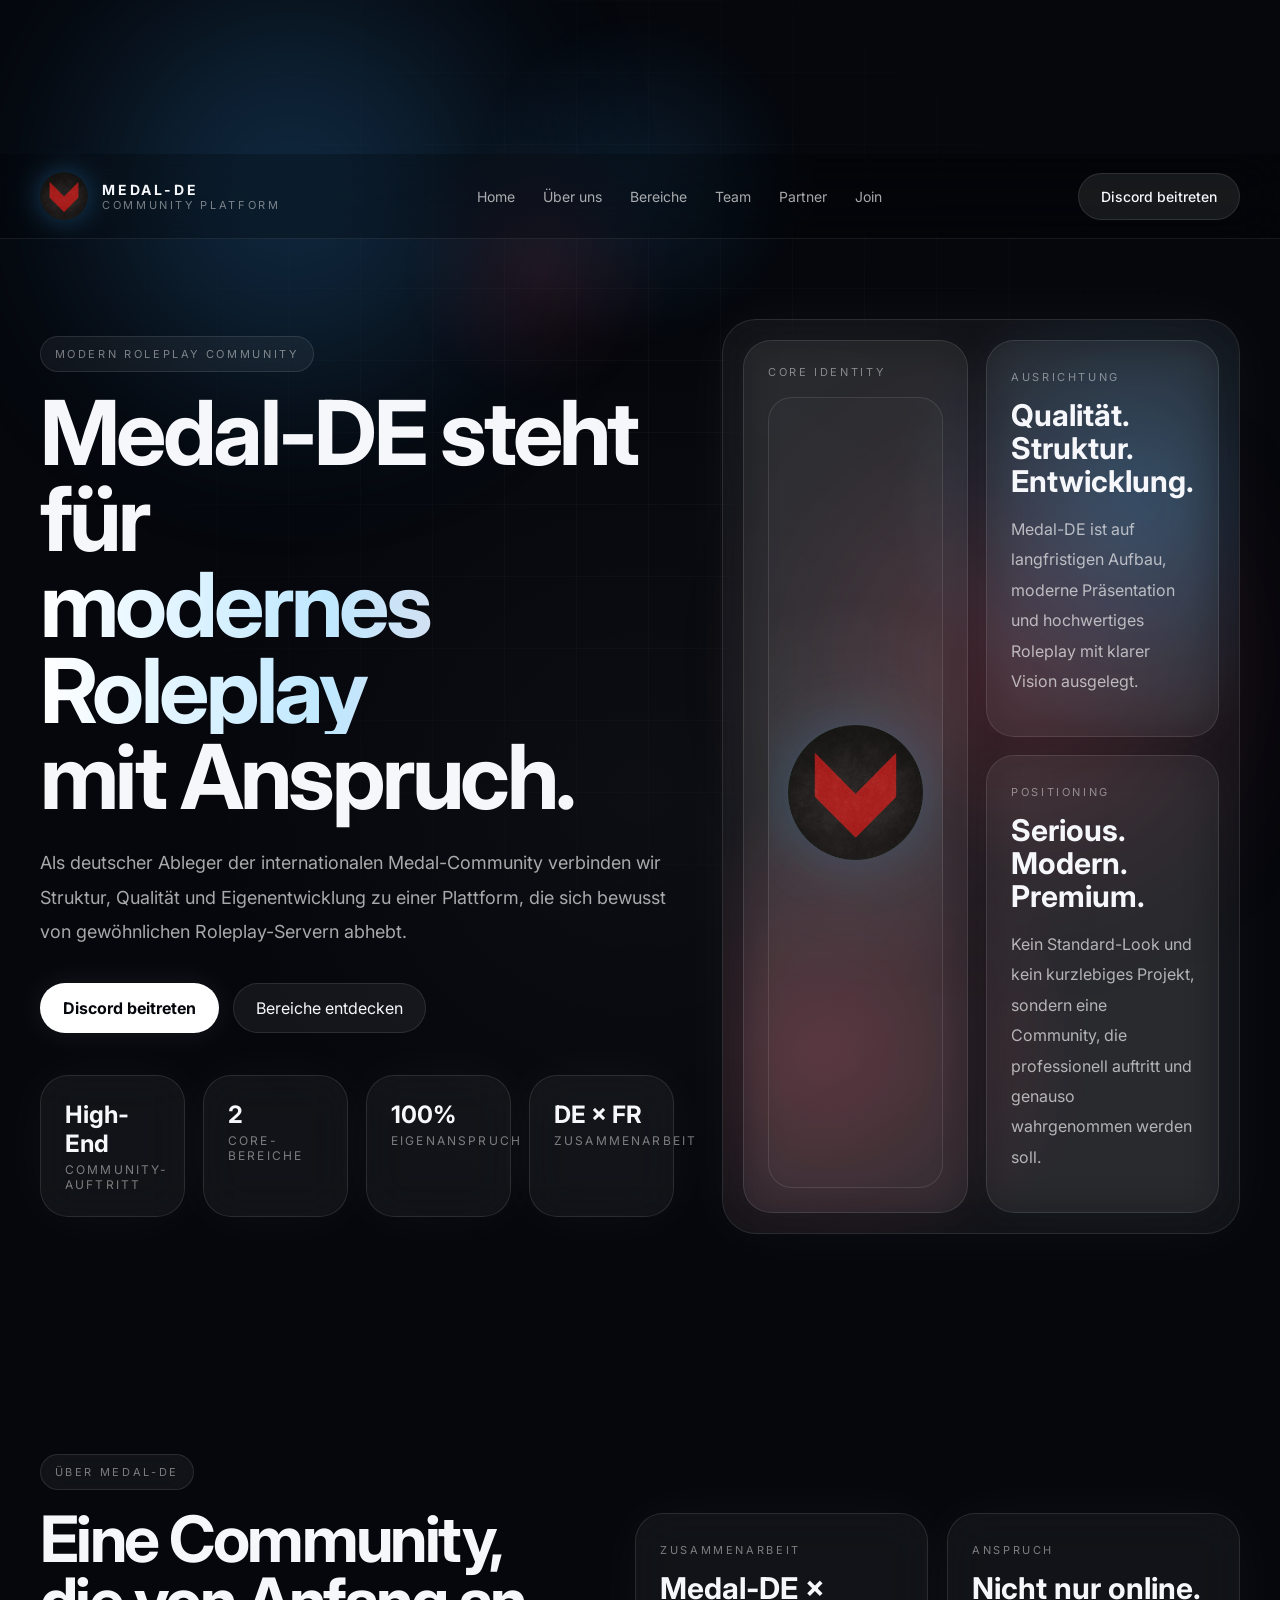
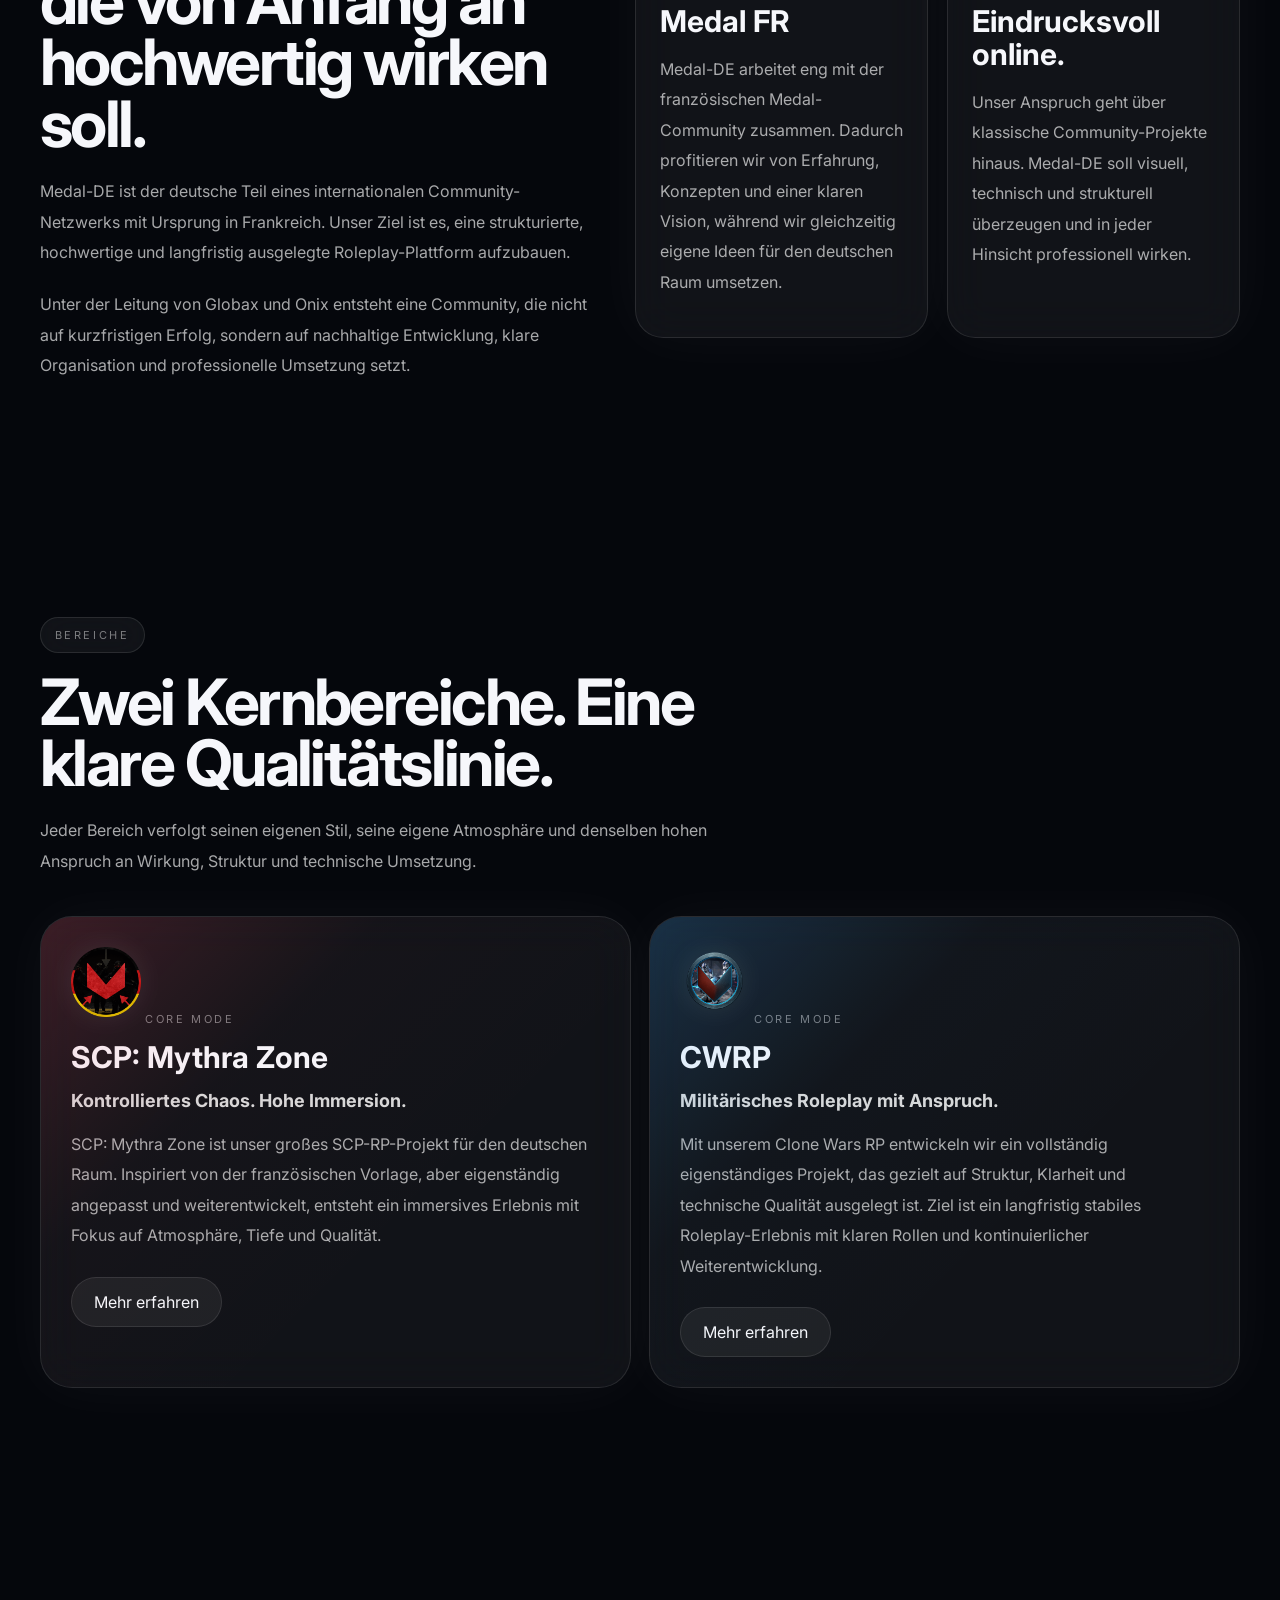
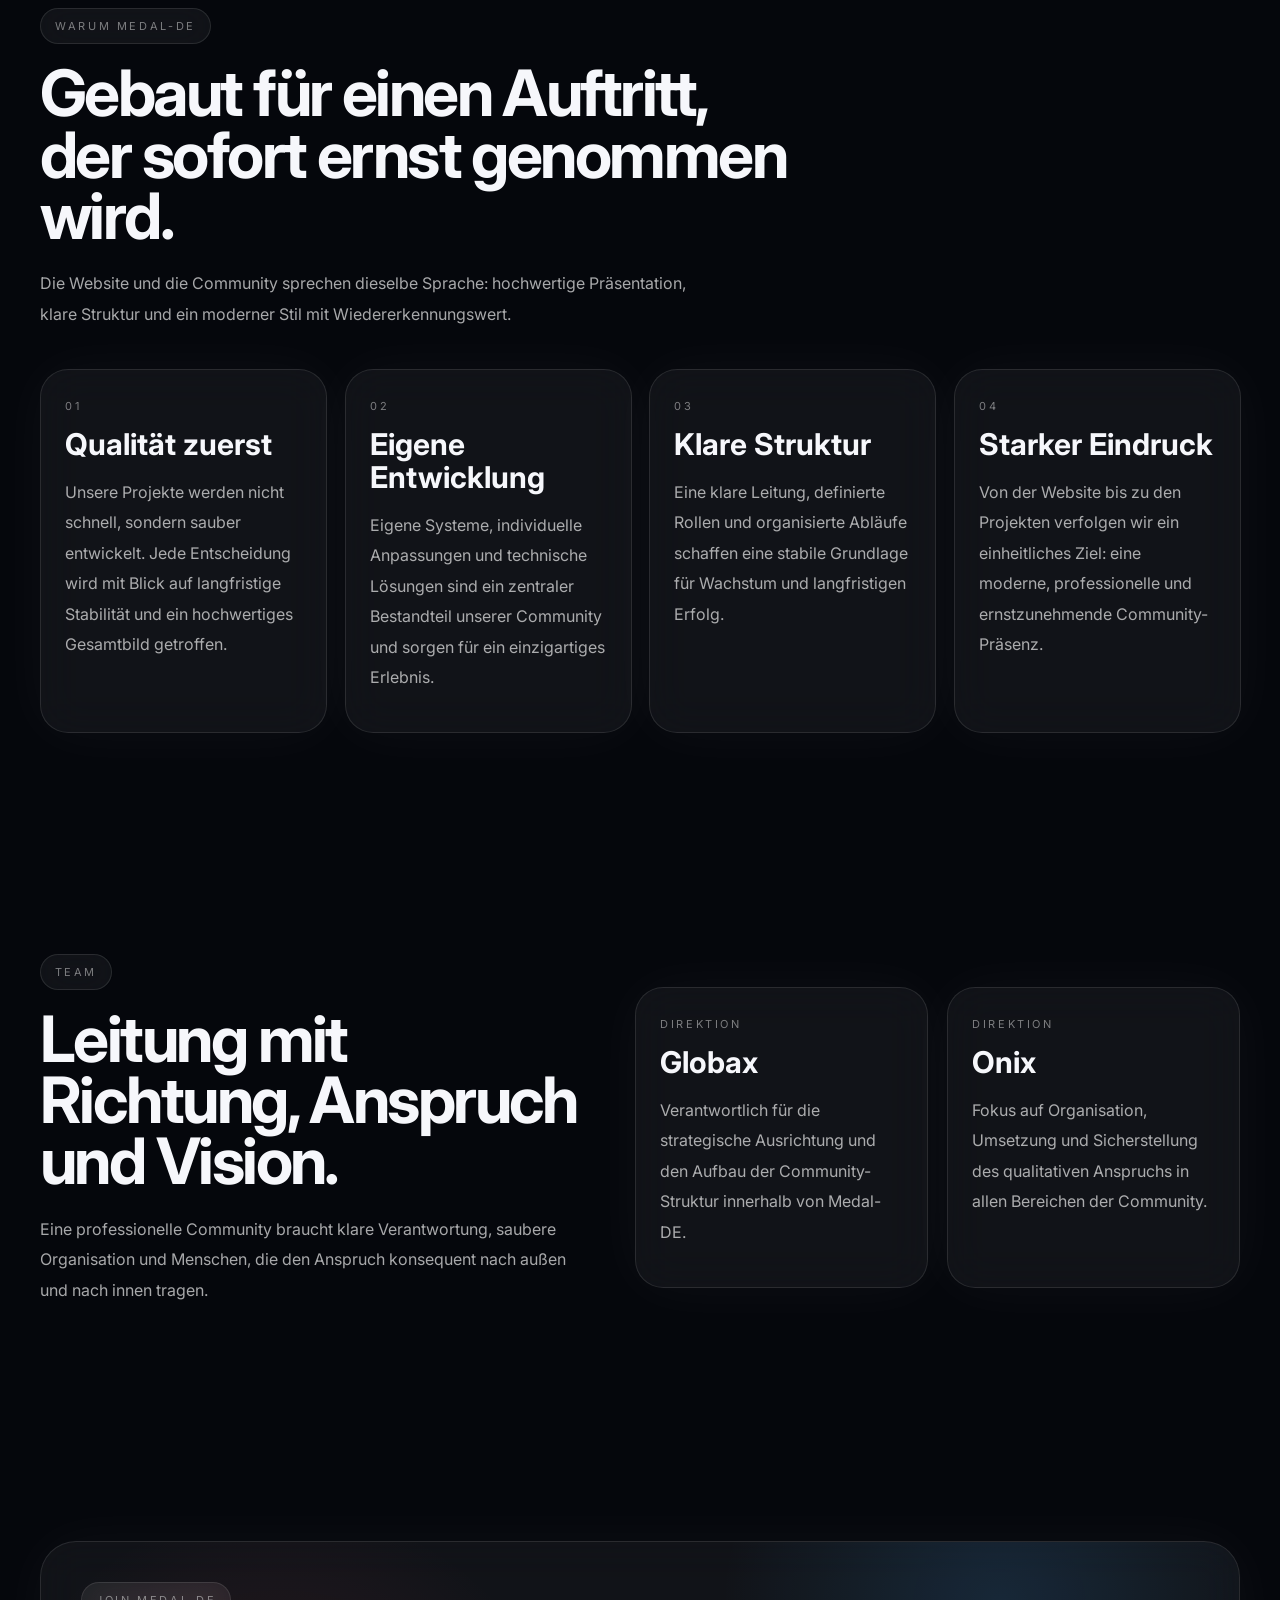
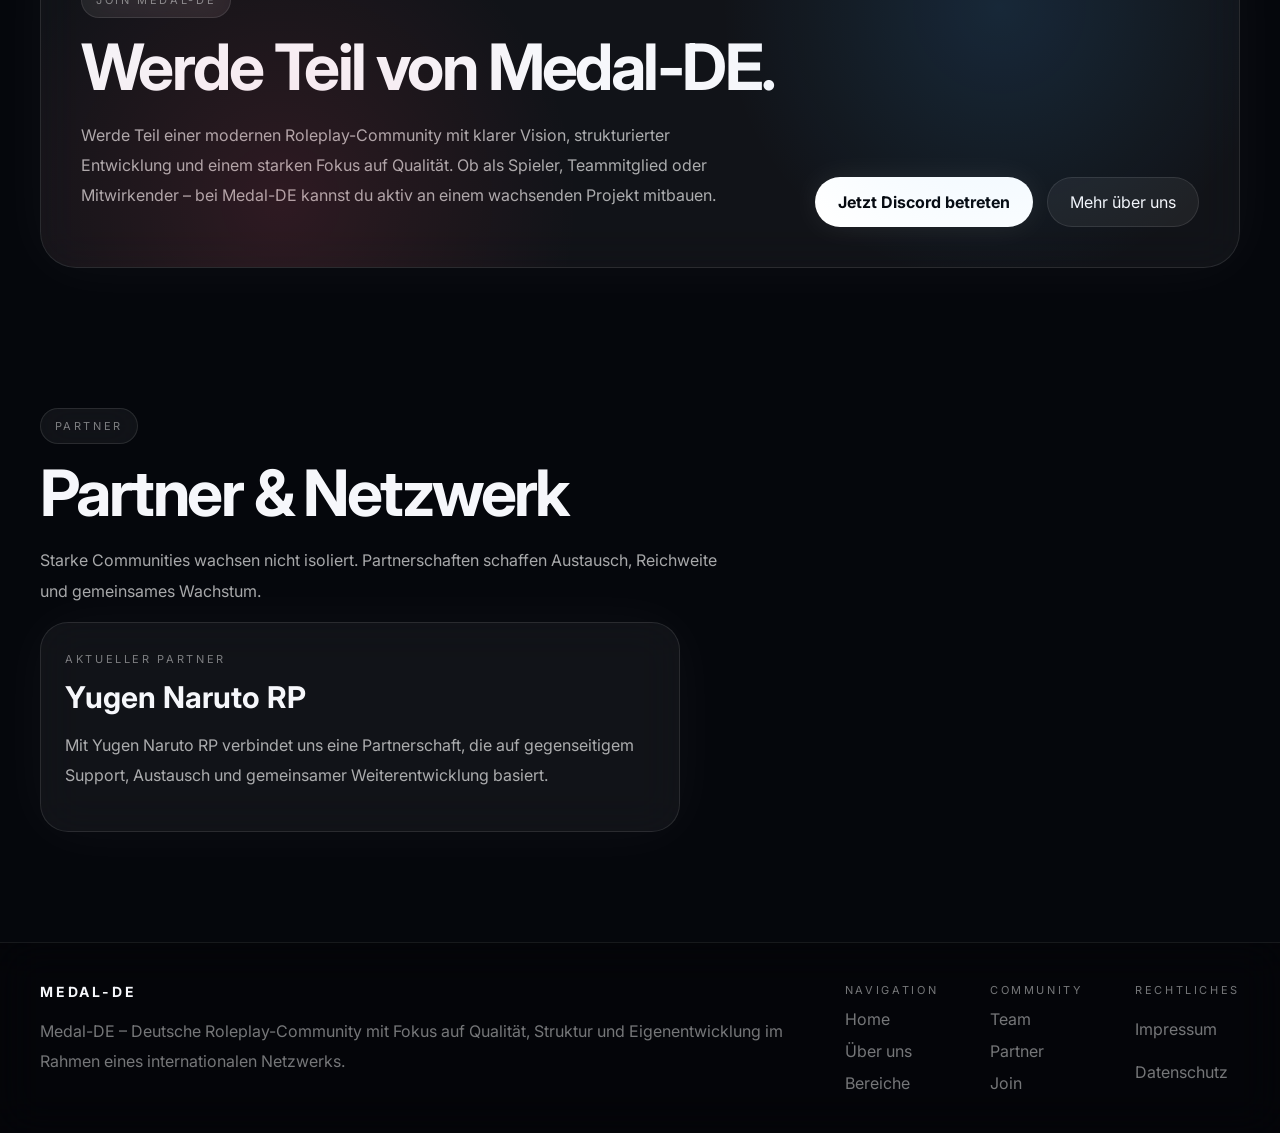
==== commit 865bdced: "Update index.html" ====
--- a/index.html
+++ b/index.html
@@ -18,6 +18,8 @@
   </head>
   <body>
     <div class="mouse-glow"></div>
+    <canvas id="particles-canvas"></canvas>
+    <canvas id="trail-canvas"></canvas>
     <div class="bg-grid"></div>
     <div class="bg-orb orb-blue"></div>
     <div class="bg-orb orb-red"></div>
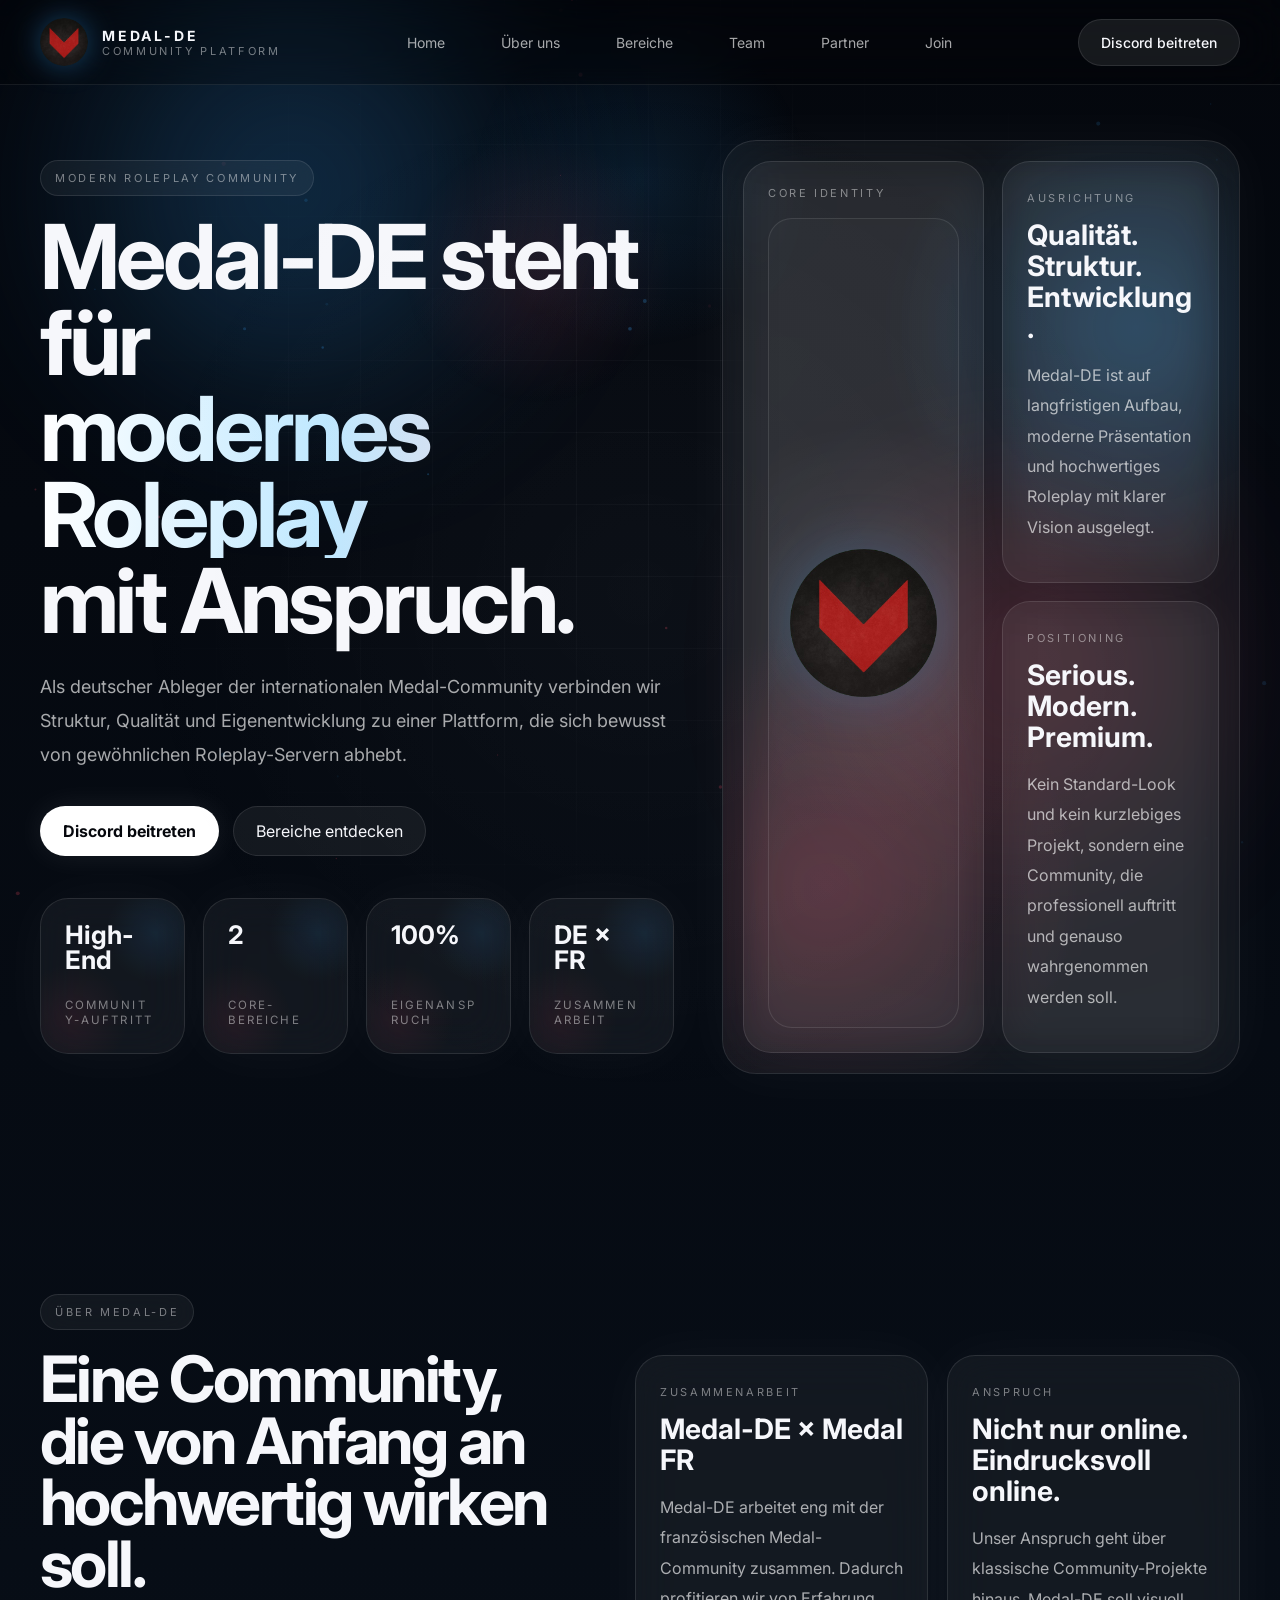
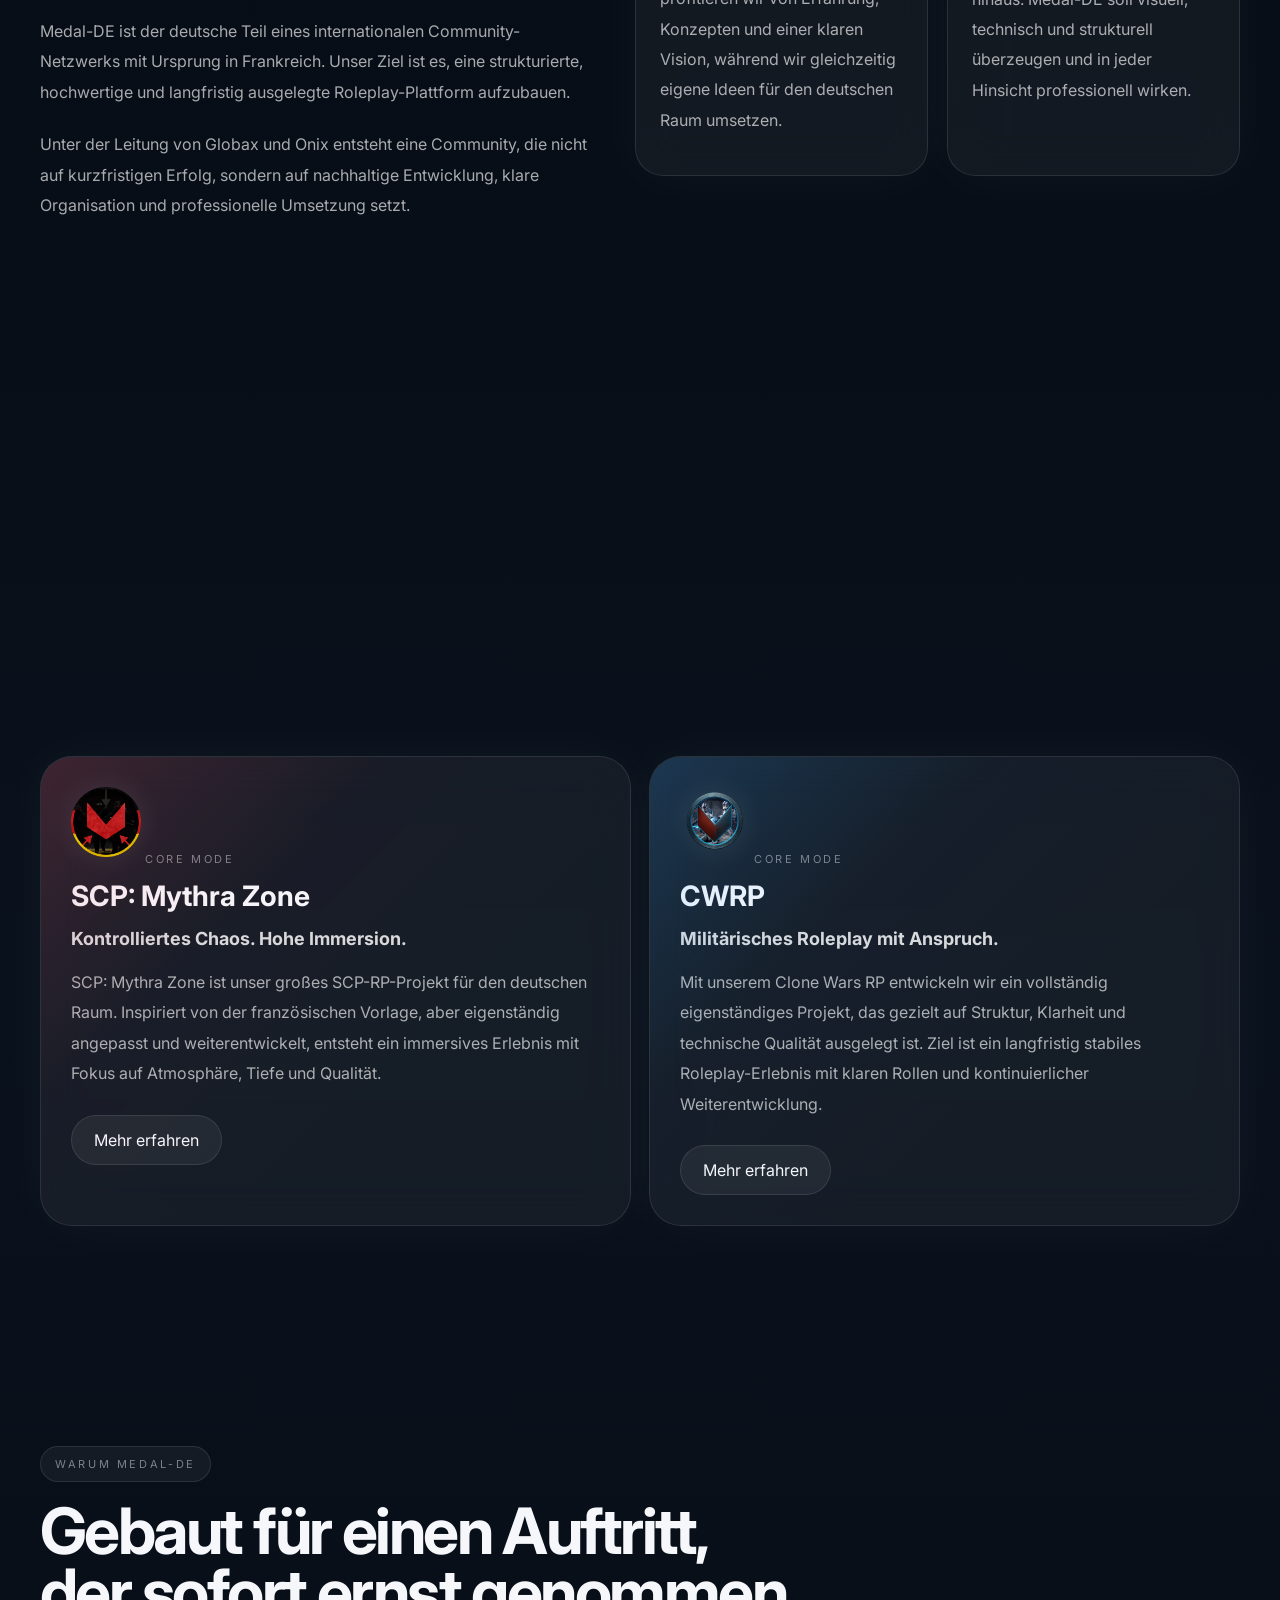
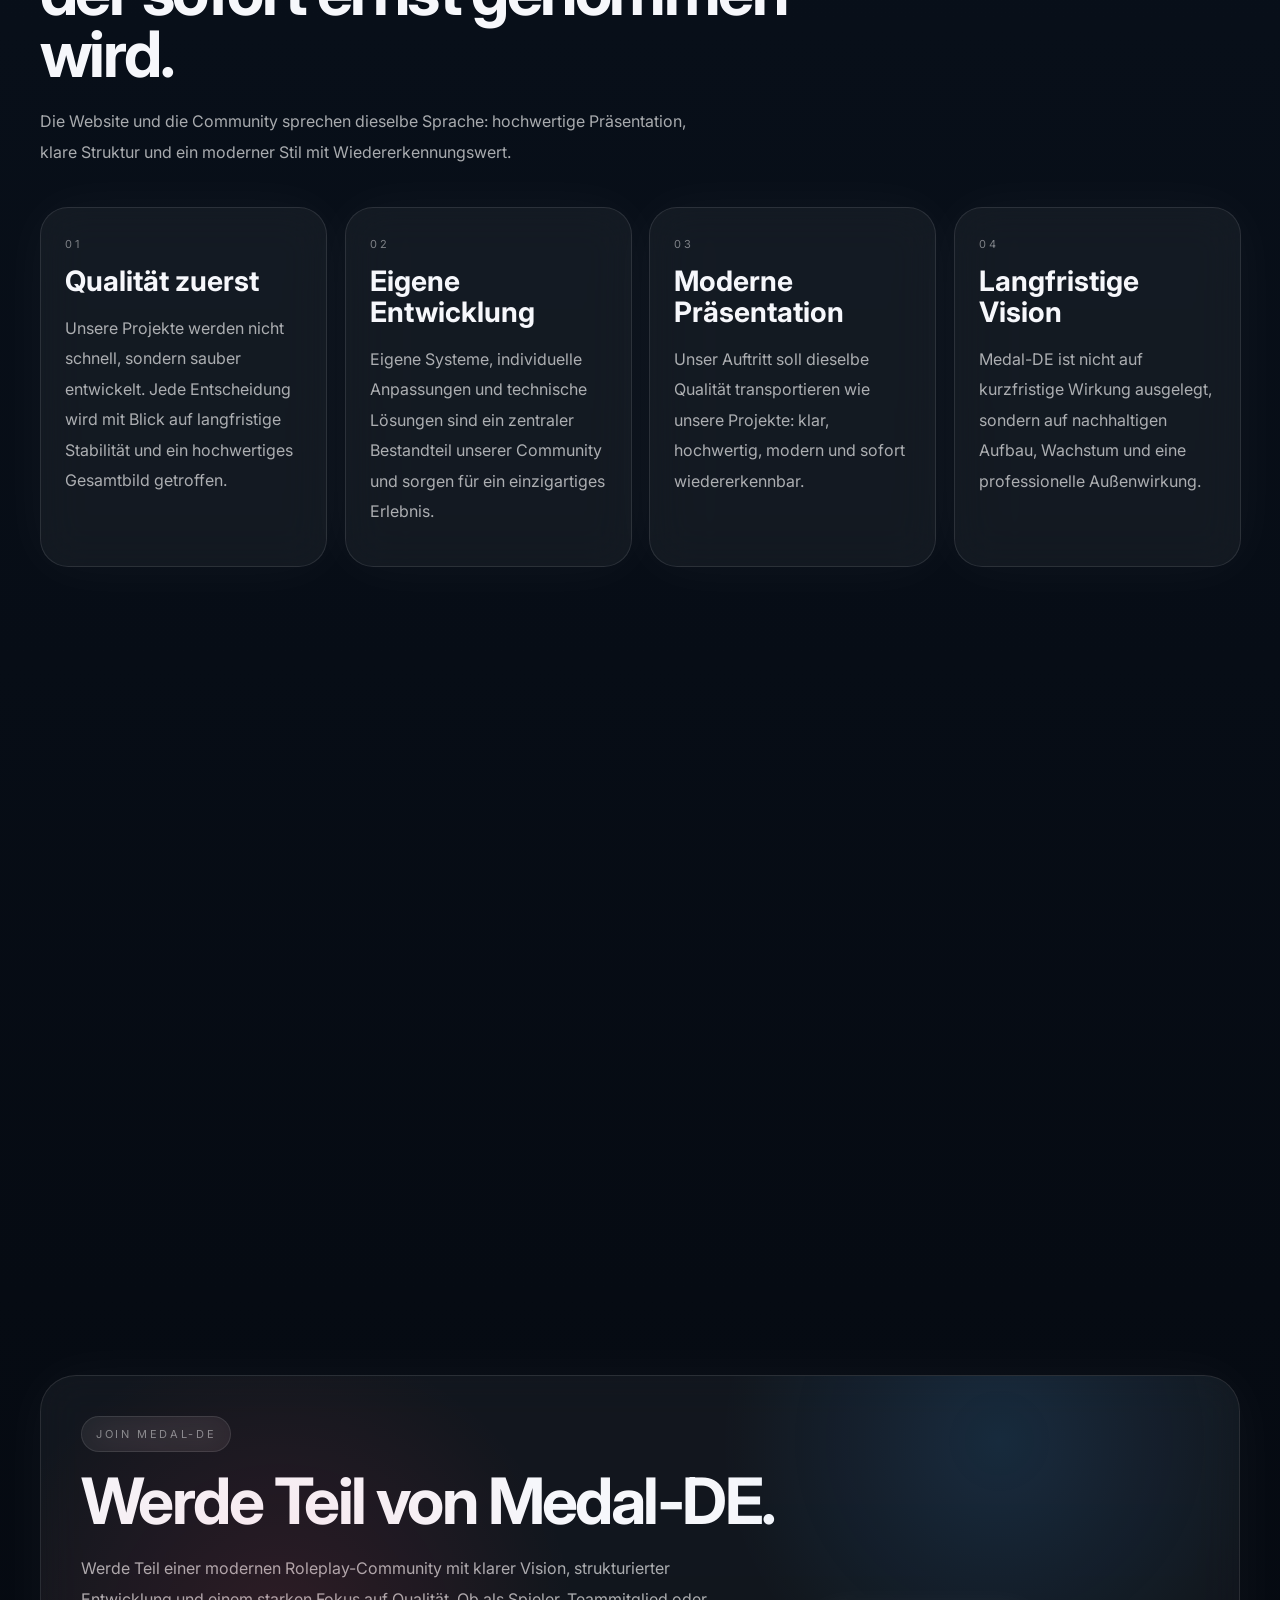
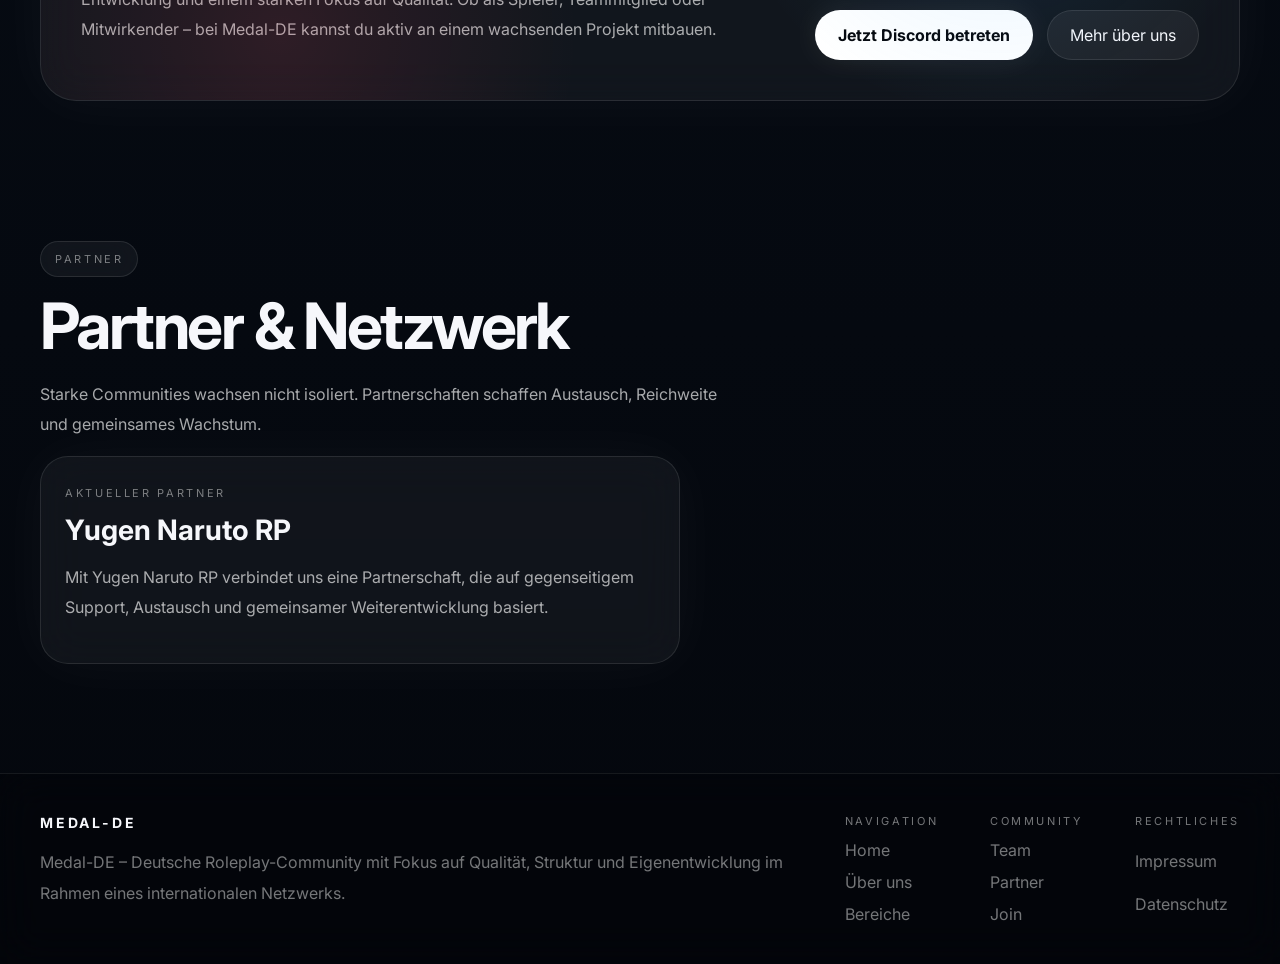
==== commit e9f3829c: "Update index.html" ====
--- a/index.html
+++ b/index.html
@@ -17,14 +17,15 @@
     <link rel="stylesheet" href="style.css" />
   </head>
   <body>
-    <div class="mouse-glow"></div>
     <canvas id="particles-canvas"></canvas>
     <canvas id="trail-canvas"></canvas>
+
+    <div class="mouse-glow"></div>
     <div class="bg-grid"></div>
     <div class="bg-orb orb-blue"></div>
     <div class="bg-orb orb-red"></div>
 
-    <header class="site-header">
+    <header class="site-header" id="site-header">
       <div class="container nav">
         <a href="#home" class="brand">
           <img src="Medal.png" class="brand-logo" alt="Medal-DE Logo" />
@@ -43,7 +44,12 @@
           <a href="#join">Join</a>
         </nav>
 
-        <a class="nav-button" href="https://discord.com/invite/medal-de" target="_blank" rel="noreferrer">
+        <a
+          class="nav-button"
+          href="https://discord.com/invite/medal-de"
+          target="_blank"
+          rel="noreferrer"
+        >
           Discord beitreten
         </a>
       </div>
@@ -66,26 +72,31 @@
             </p>
 
             <div class="hero-actions">
-              <a class="button button-primary" href="https://discord.com/invite/medal-de" target="_blank" rel="noreferrer">
+              <a
+                class="button button-primary"
+                href="https://discord.com/invite/medal-de"
+                target="_blank"
+                rel="noreferrer"
+              >
                 Discord beitreten
               </a>
               <a class="button button-secondary" href="#modes">Bereiche entdecken</a>
             </div>
 
             <div class="stats">
-              <div class="stat-card tilt-card reveal-delay-1">
+              <div class="stat-card tilt-card reveal reveal-delay-1">
                 <strong>High-End</strong>
                 <span>Community-Auftritt</span>
               </div>
-              <div class="stat-card tilt-card reveal-delay-2">
+              <div class="stat-card tilt-card reveal reveal-delay-2">
                 <strong>2</strong>
                 <span>Core-Bereiche</span>
               </div>
-              <div class="stat-card tilt-card reveal-delay-3">
+              <div class="stat-card tilt-card reveal reveal-delay-3">
                 <strong>100%</strong>
                 <span>Eigenanspruch</span>
               </div>
-              <div class="stat-card tilt-card reveal-delay-4">
+              <div class="stat-card tilt-card reveal reveal-delay-4">
                 <strong>DE × FR</strong>
                 <span>Zusammenarbeit</span>
               </div>
@@ -97,7 +108,11 @@
               <div class="visual-panel visual-core hero-logo-panel">
                 <span class="panel-label">Core Identity</span>
                 <div class="hero-logo-wrap">
-                  <img src="Medal.png" alt="Medal-DE Hauptlogo" class="hero-main-logo" />
+                  <img
+                    src="Medal.png"
+                    alt="Medal-DE Hauptlogo"
+                    class="hero-main-logo"
+                  />
                 </div>
               </div>
 
@@ -241,19 +256,19 @@
 
             <article class="feature-card tilt-card reveal">
               <span class="panel-label">03</span>
-              <h3>Klare Struktur</h3>
-              <p>
-                Eine klare Leitung, definierte Rollen und organisierte Abläufe schaffen
-                eine stabile Grundlage für Wachstum und langfristigen Erfolg.
+              <h3>Moderne Präsentation</h3>
+              <p>
+                Unser Auftritt soll dieselbe Qualität transportieren wie unsere Projekte:
+                klar, hochwertig, modern und sofort wiedererkennbar.
               </p>
             </article>
 
             <article class="feature-card tilt-card reveal">
               <span class="panel-label">04</span>
-              <h3>Starker Eindruck</h3>
-              <p>
-                Von der Website bis zu den Projekten verfolgen wir ein einheitliches Ziel:
-                eine moderne, professionelle und ernstzunehmende Community-Präsenz.
+              <h3>Langfristige Vision</h3>
+              <p>
+                Medal-DE ist nicht auf kurzfristige Wirkung ausgelegt, sondern auf nachhaltigen
+                Aufbau, Wachstum und eine professionelle Außenwirkung.
               </p>
             </article>
           </div>
@@ -308,7 +323,12 @@
             </div>
 
             <div class="hero-actions">
-              <a class="button button-primary" href="https://discord.com/invite/medal-de" target="_blank" rel="noreferrer">
+              <a
+                class="button button-primary"
+                href="https://discord.com/invite/medal-de"
+                target="_blank"
+                rel="noreferrer"
+              >
                 Jetzt Discord betreten
               </a>
               <a class="button button-secondary" href="#about">Mehr über uns</a>
--- a/style.css
+++ b/style.css
@@ -23,9 +23,43 @@
 body {
   margin: 0;
   font-family: "Inter", sans-serif;
-  background: var(--bg);
+  background:
+    radial-gradient(circle at 18% 22%, rgba(255, 77, 103, 0.1), transparent 0 26%),
+    radial-gradient(circle at 82% 18%, rgba(57, 168, 255, 0.14), transparent 0 28%),
+    radial-gradient(circle at 55% 74%, rgba(120, 0, 255, 0.06), transparent 0 24%),
+    linear-gradient(180deg, #04070d 0%, #09111c 45%, #04070d 100%);
   color: var(--text);
   overflow-x: hidden;
+}
+
+body::before {
+  content: "";
+  position: fixed;
+  inset: 0;
+  pointer-events: none;
+  z-index: 0;
+  background-image:
+    linear-gradient(rgba(255,255,255,0.025) 1px, transparent 1px),
+    linear-gradient(90deg, rgba(255,255,255,0.025) 1px, transparent 1px);
+  background-size: 72px 72px;
+  mask-image: radial-gradient(circle at center, black, transparent 85%);
+}
+
+#particles-canvas,
+#trail-canvas {
+  position: fixed;
+  inset: 0;
+  width: 100%;
+  height: 100%;
+  pointer-events: none;
+}
+
+#particles-canvas {
+  z-index: 0;
+}
+
+#trail-canvas {
+  z-index: 1;
 }
 
 a {
@@ -57,6 +91,7 @@
     linear-gradient(90deg, rgba(255,255,255,0.03) 1px, transparent 1px);
   background-size: 72px 72px;
   mask-image: radial-gradient(circle at center, black, transparent 85%);
+  opacity: 0.5;
 }
 
 .bg-orb {
@@ -93,11 +128,24 @@
 }
 
 .site-header {
-  position: sticky;
+  position: fixed;
   top: 0;
+  left: 0;
+  right: 0;
   backdrop-filter: blur(24px);
-  background: rgba(0, 0, 0, 0.22);
+  background: rgba(0, 0, 0, 0.2);
   border-bottom: 1px solid rgba(255, 255, 255, 0.08);
+  transition: transform 0.35s ease, background 0.35s ease, border-color 0.35s ease, box-shadow 0.35s ease;
+}
+
+.site-header.scrolled {
+  background: rgba(5, 8, 14, 0.72);
+  border-color: rgba(255, 255, 255, 0.1);
+  box-shadow: 0 14px 40px rgba(0, 0, 0, 0.25);
+}
+
+.site-header.header-hidden {
+  transform: translateY(-110%);
 }
 
 .container {
@@ -152,11 +200,15 @@
 .nav-links a {
   font-size: 14px;
   color: var(--muted);
-  transition: color 0.25s ease;
+  transition: color 0.25s ease, background 0.25s ease, transform 0.25s ease;
+  padding: 10px 14px;
+  border-radius: 999px;
 }
 
 .nav-links a:hover {
   color: var(--text);
+  background: rgba(255,255,255,0.05);
+  transform: translateY(-1px);
 }
 
 .nav-button,
@@ -200,7 +252,7 @@
 
 .hero {
   position: relative;
-  padding-top: 80px;
+  padding-top: 140px;
 }
 
 .hero::after {
@@ -322,18 +374,49 @@
   padding: 24px;
 }
 
+.stat-card {
+  min-height: 156px;
+  display: flex;
+  flex-direction: column;
+  justify-content: space-between;
+  overflow: hidden;
+  position: relative;
+}
+
+.stat-card::before {
+  content: "";
+  position: absolute;
+  inset: 0;
+  background:
+    radial-gradient(circle at 80% 22%, rgba(57,168,255,0.1), transparent 30%),
+    radial-gradient(circle at 22% 78%, rgba(255,77,103,0.08), transparent 34%);
+  pointer-events: none;
+}
+
 .stat-card strong {
   display: block;
-  font-size: 24px;
+  font-size: clamp(1.5rem, 2vw, 2rem);
+  line-height: 0.96;
+  overflow-wrap: break-word;
+  word-break: break-word;
+  position: relative;
+  z-index: 1;
 }
 
 .stat-card span {
   display: block;
-  margin-top: 4px;
+  margin-top: 10px;
   color: var(--soft);
-  font-size: 12px;
+  font-size: clamp(0.72rem, 0.9vw, 0.86rem);
   text-transform: uppercase;
   letter-spacing: 0.18em;
+  line-height: 1.35;
+  max-width: 13ch;
+  overflow-wrap: break-word;
+  word-break: break-word;
+  hyphens: auto;
+  position: relative;
+  z-index: 1;
 }
 
 .visual-shell {
@@ -458,8 +541,10 @@
 .partner-card h3,
 .visual-panel h3 {
   margin: 14px 0 0;
-  font-size: 30px;
+  font-size: clamp(1.6rem, 2.2vw, 1.95rem);
   line-height: 1.1;
+  overflow-wrap: break-word;
+  word-break: break-word;
 }
 
 .mode-card h4 {
@@ -626,6 +711,10 @@
   .team-grid,
   .footer-links {
     grid-template-columns: 1fr;
+  }
+
+  .hero {
+    padding-top: 116px;
   }
 
   .hero h1 {
@@ -661,4 +750,12 @@
     width: 60px;
     height: 60px;
   }
-}
+
+  .stat-card {
+    min-height: 138px;
+  }
+
+  .stat-card span {
+    max-width: 100%;
+  }
+}
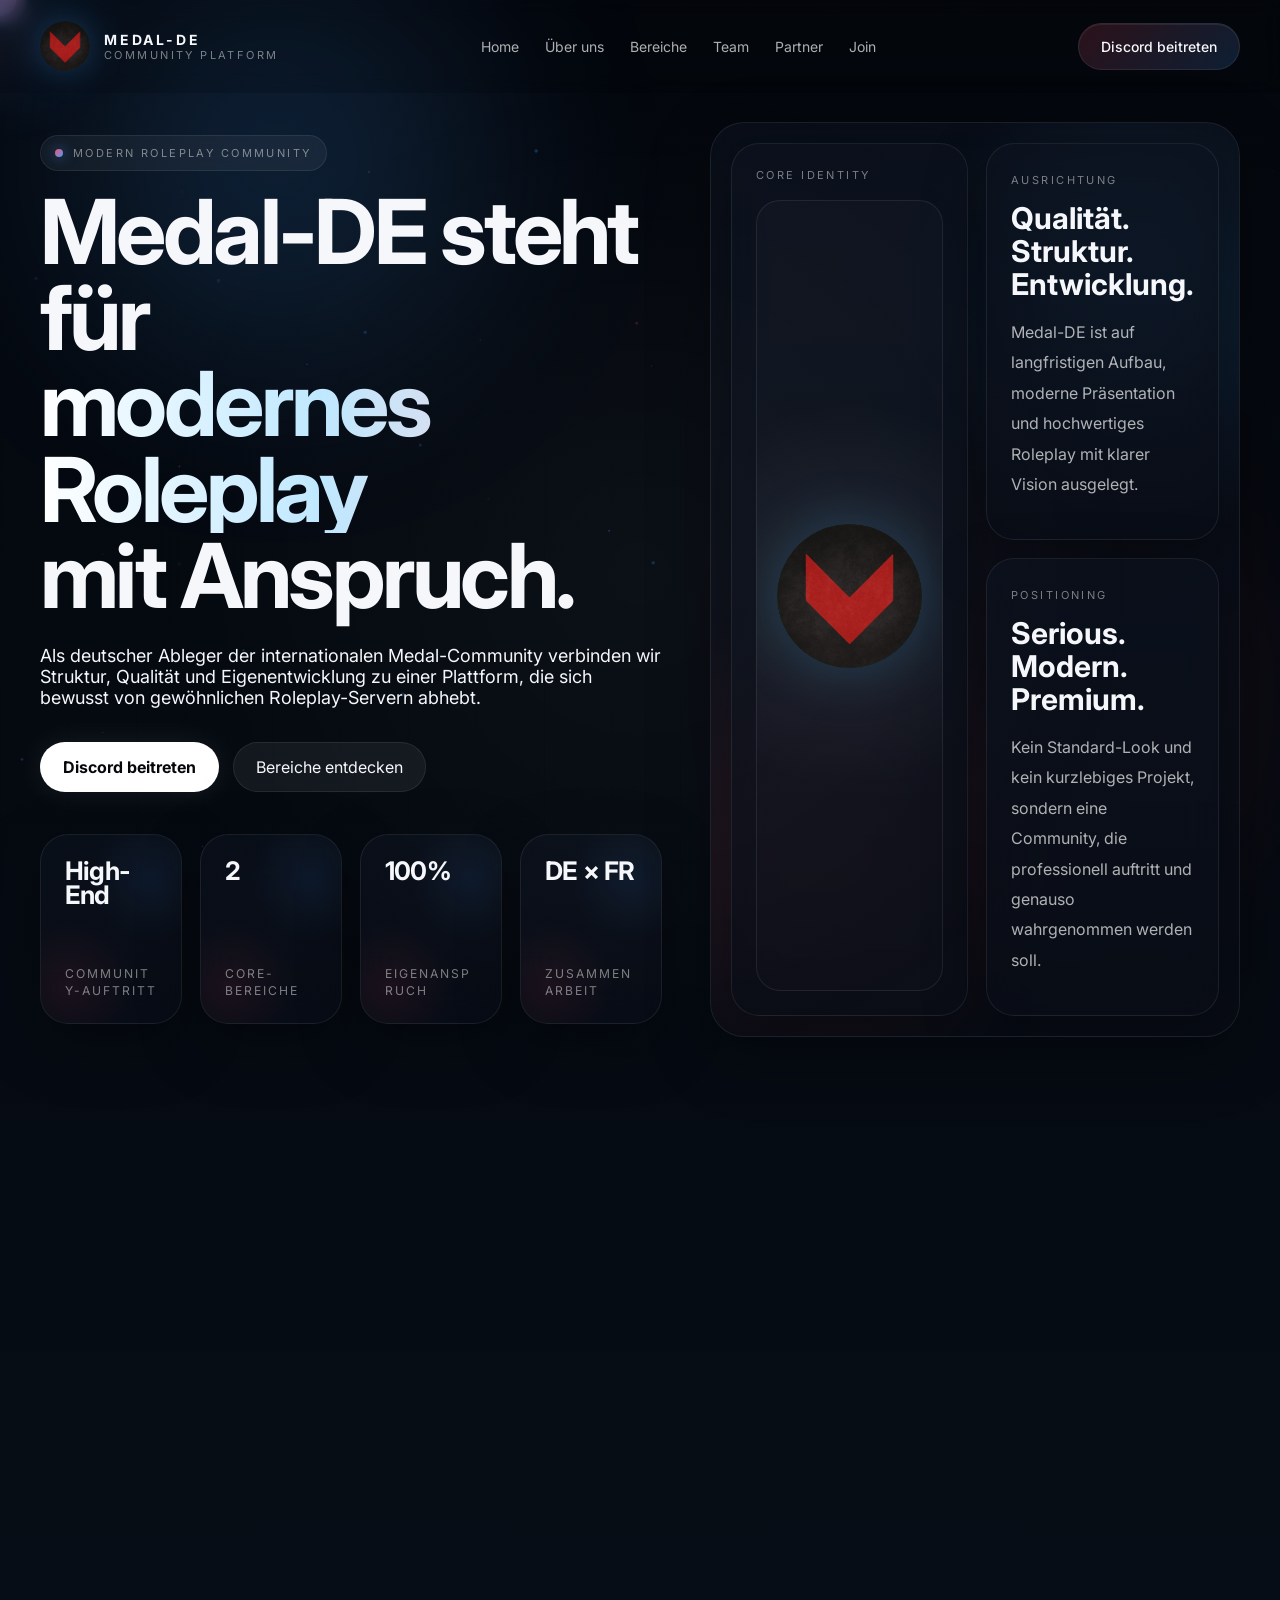
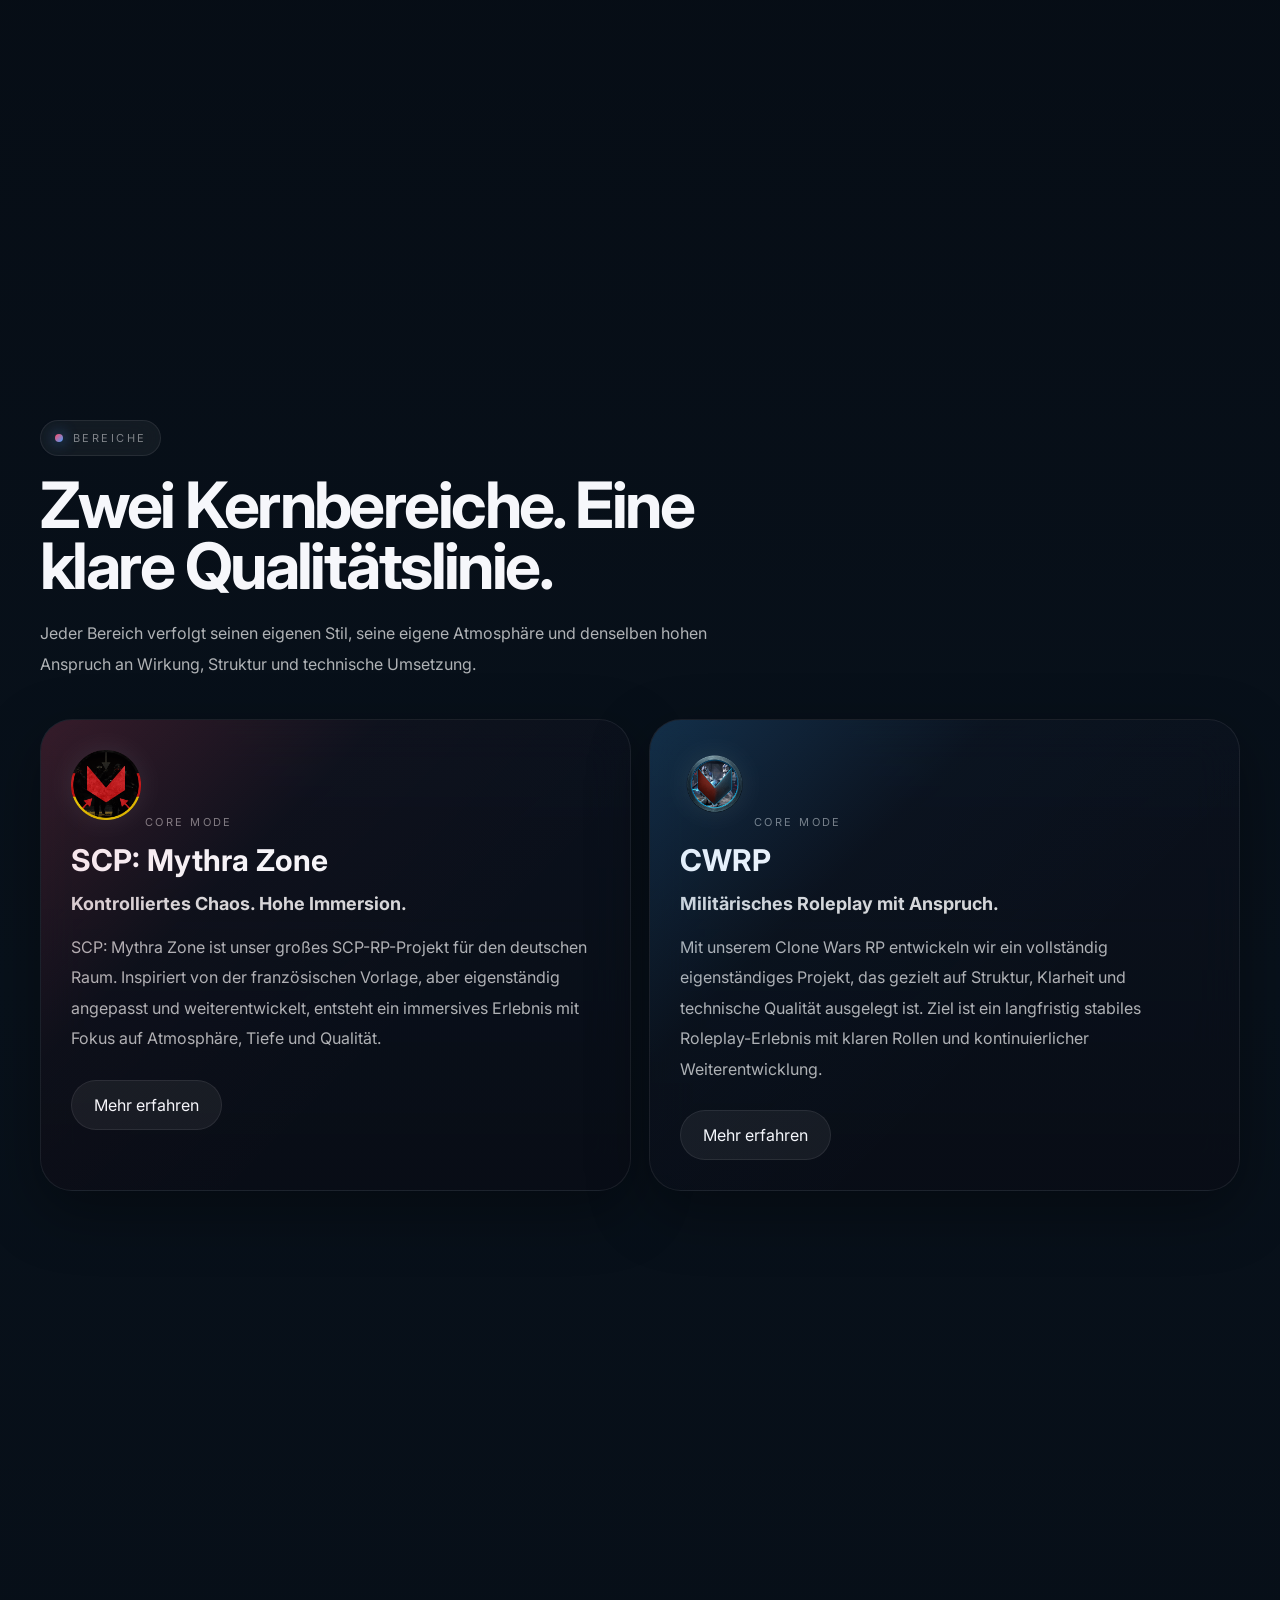
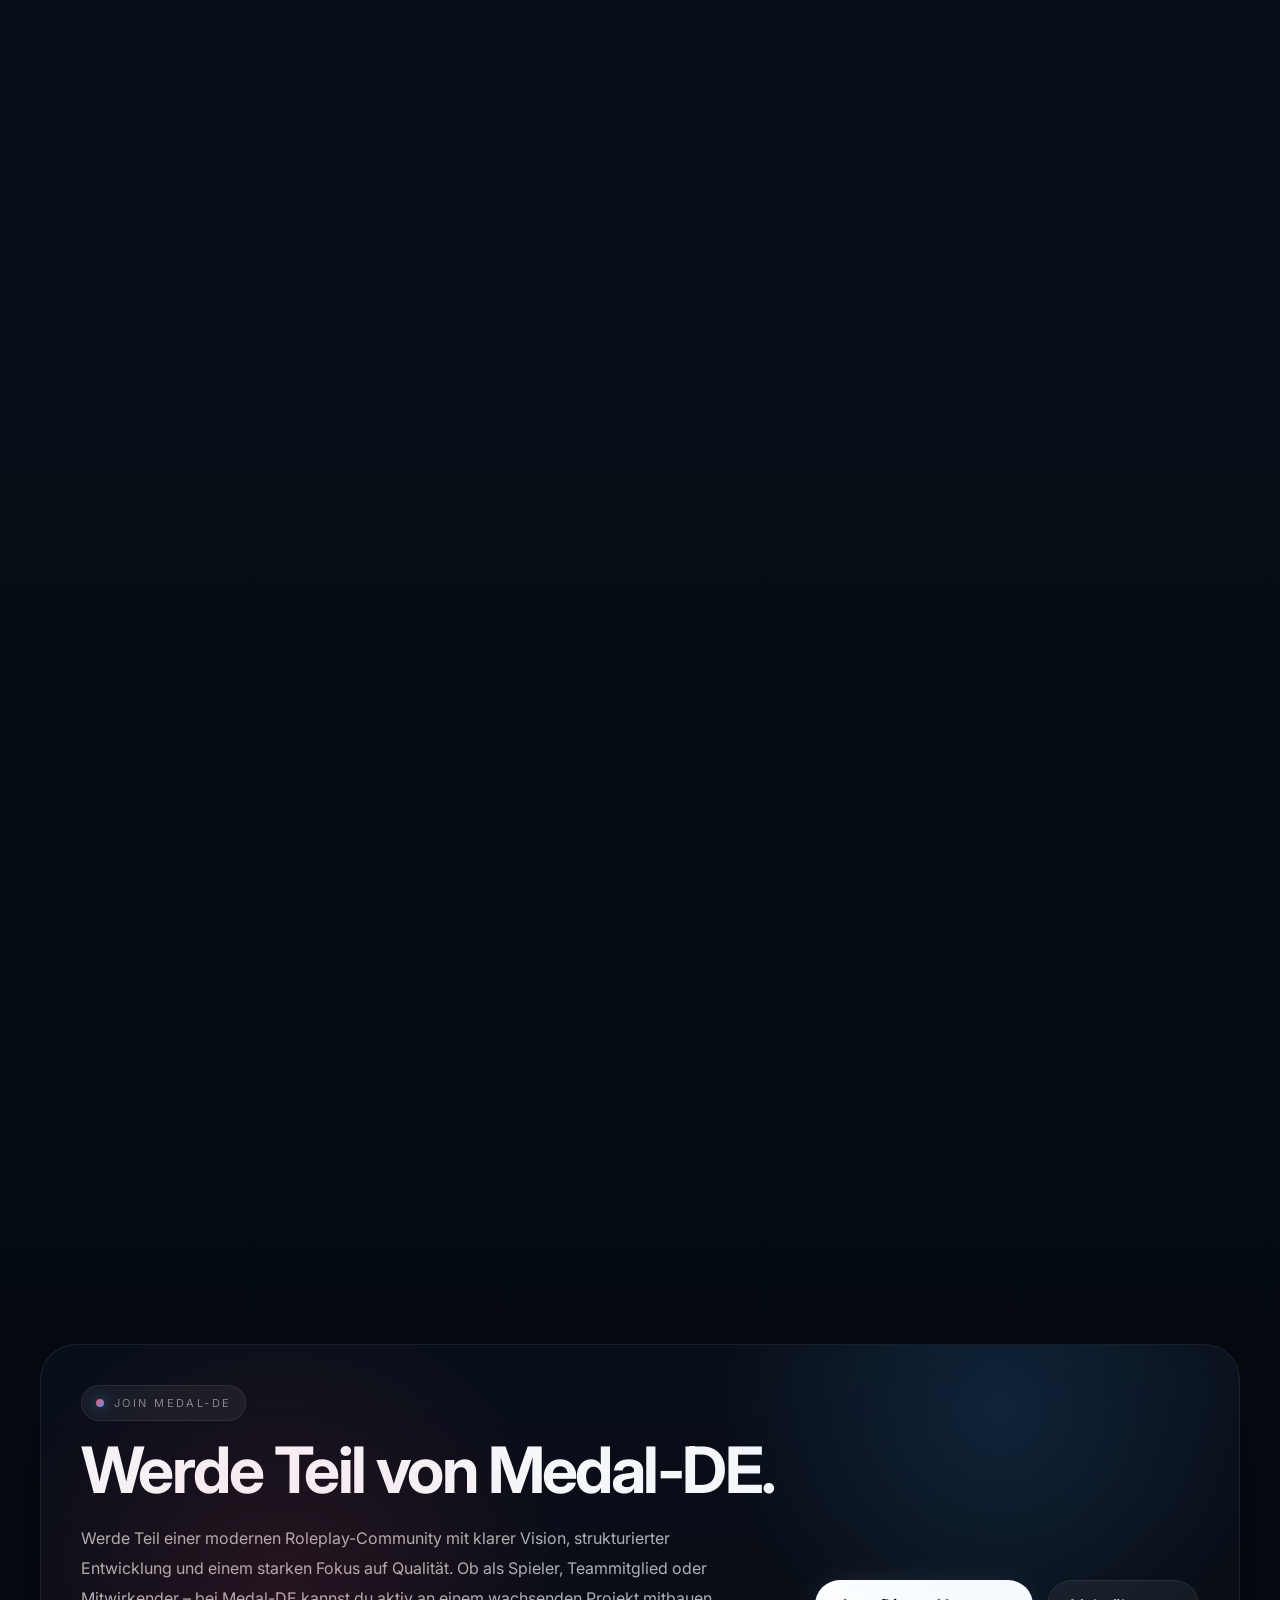
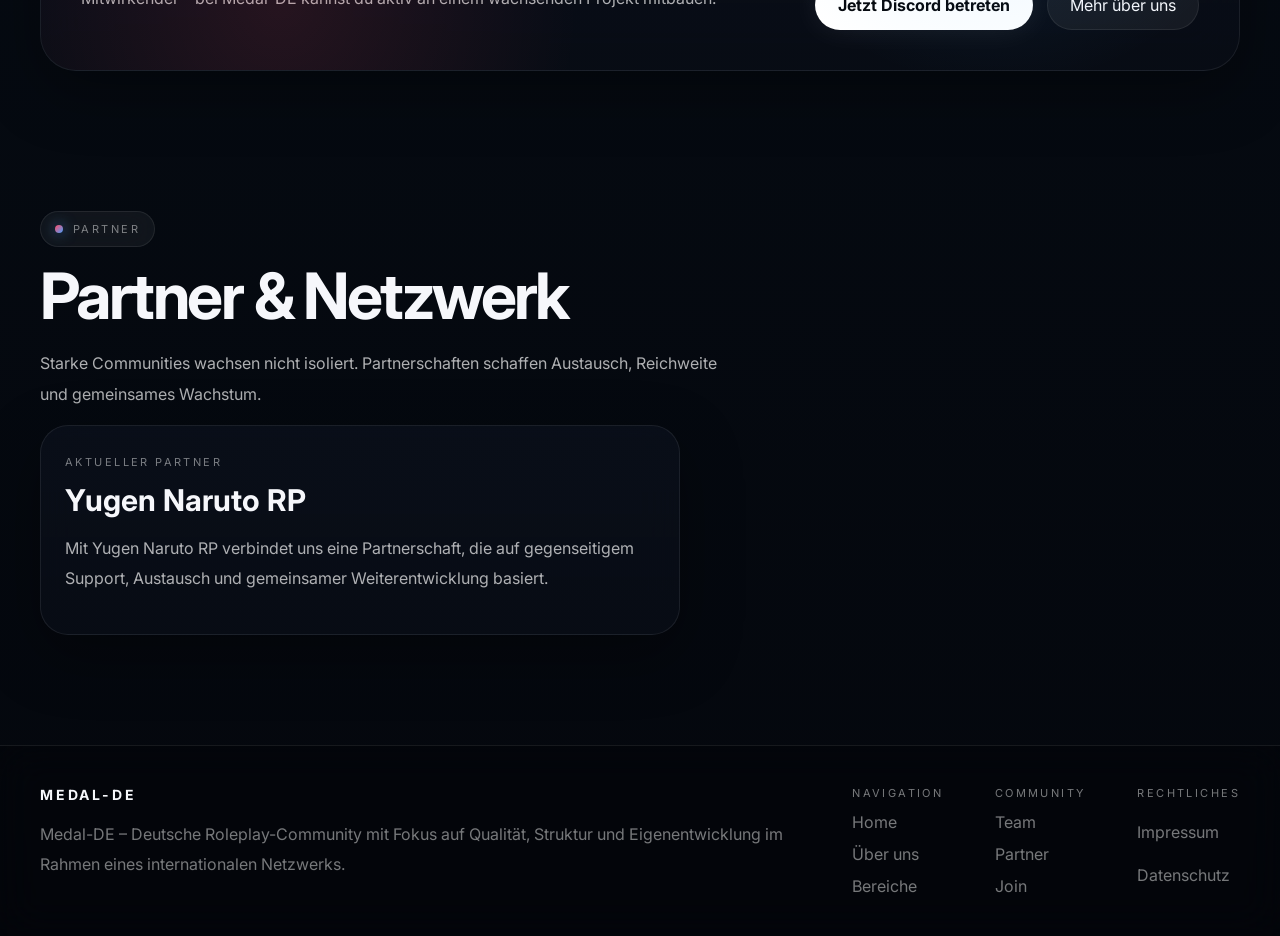
==== commit 13568513: "Update index.html" ====
--- a/index.html
+++ b/index.html
@@ -39,7 +39,7 @@
           <a href="#home">Home</a>
           <a href="#about">Über uns</a>
           <a href="#modes">Bereiche</a>
-          <a href="#team">Team</a>
+          <a href="team.html">Team</a>
           <a href="#partners">Partner</a>
           <a href="#join">Join</a>
         </nav>
@@ -379,7 +379,7 @@
           </div>
           <div>
             <span>Community</span>
-            <a href="#team">Team</a>
+            <a href="team.html">Team</a>
             <a href="#partners">Partner</a>
             <a href="#join">Join</a>
           </div>
--- a/style.css
+++ b/style.css
@@ -1,15 +1,24 @@
 :root {
-  --bg: #05070c;
-  --bg-soft: rgba(255, 255, 255, 0.04);
+  --bg: #060a11;
+  --bg-deep: #04070d;
+  --surface: rgba(10, 16, 28, 0.58);
+  --surface-strong: rgba(9, 14, 24, 0.82);
   --panel: rgba(255, 255, 255, 0.05);
   --panel-strong: rgba(255, 255, 255, 0.08);
-  --border: rgba(255, 255, 255, 0.1);
+  --border: rgba(255, 255, 255, 0.08);
+  --border-strong: rgba(255, 255, 255, 0.14);
   --text: #f6f7fb;
-  --muted: rgba(255, 255, 255, 0.65);
-  --soft: rgba(255, 255, 255, 0.45);
-  --blue: #39a8ff;
+  --muted: rgba(255, 255, 255, 0.68);
+  --soft: rgba(255, 255, 255, 0.46);
+  --blue-rgb: 70, 160, 255;
+  --red-rgb: 255, 77, 103;
+  --blue: #46a0ff;
   --red: #ff4d67;
-  --shadow: 0 0 60px rgba(255, 255, 255, 0.04);
+  --shadow: 0 20px 60px rgba(0, 0, 0, 0.35);
+  --radius-xl: 34px;
+  --radius-lg: 28px;
+  --radius-md: 22px;
+  --header-height: 92px;
 }
 
 * {
@@ -23,26 +32,22 @@
 body {
   margin: 0;
   font-family: "Inter", sans-serif;
+  color: var(--text);
   background:
-    radial-gradient(circle at 18% 22%, rgba(255, 77, 103, 0.1), transparent 0 26%),
-    radial-gradient(circle at 82% 18%, rgba(57, 168, 255, 0.14), transparent 0 28%),
-    radial-gradient(circle at 55% 74%, rgba(120, 0, 255, 0.06), transparent 0 24%),
-    linear-gradient(180deg, #04070d 0%, #09111c 45%, #04070d 100%);
-  color: var(--text);
+    radial-gradient(circle at 18% 20%, rgba(var(--red-rgb), 0.12), transparent 0 28%),
+    radial-gradient(circle at 84% 18%, rgba(var(--blue-rgb), 0.14), transparent 0 30%),
+    radial-gradient(circle at 50% 75%, rgba(130, 0, 255, 0.06), transparent 0 22%),
+    linear-gradient(180deg, #04070d 0%, #08111b 45%, #04070d 100%);
   overflow-x: hidden;
 }
 
-body::before {
-  content: "";
-  position: fixed;
-  inset: 0;
-  pointer-events: none;
-  z-index: 0;
-  background-image:
-    linear-gradient(rgba(255,255,255,0.025) 1px, transparent 1px),
-    linear-gradient(90deg, rgba(255,255,255,0.025) 1px, transparent 1px);
-  background-size: 72px 72px;
-  mask-image: radial-gradient(circle at center, black, transparent 85%);
+a {
+  color: inherit;
+  text-decoration: none;
+}
+
+button {
+  font: inherit;
 }
 
 #particles-canvas,
@@ -62,23 +67,14 @@
   z-index: 1;
 }
 
-a {
-  color: inherit;
-  text-decoration: none;
-}
-
-button {
-  font: inherit;
-}
-
 .mouse-glow {
   position: fixed;
   inset: 0;
   pointer-events: none;
   z-index: 0;
   background:
-    radial-gradient(420px circle at var(--mouse-x, 50%) var(--mouse-y, 20%), rgba(57, 168, 255, 0.12), transparent 40%),
-    radial-gradient(320px circle at calc(var(--mouse-x, 50%) - 8%) calc(var(--mouse-y, 20%) + 10%), rgba(255, 77, 103, 0.1), transparent 42%);
+    radial-gradient(circle 240px at var(--mouse-x, 50%) var(--mouse-y, 30%), rgba(var(--blue-rgb), 0.10), transparent 60%),
+    radial-gradient(circle 180px at calc(var(--mouse-x, 50%) - 4%) calc(var(--mouse-y, 30%) + 2%), rgba(var(--red-rgb), 0.08), transparent 62%);
 }
 
 .bg-grid {
@@ -87,44 +83,44 @@
   pointer-events: none;
   z-index: 0;
   background-image:
-    linear-gradient(rgba(255,255,255,0.03) 1px, transparent 1px),
-    linear-gradient(90deg, rgba(255,255,255,0.03) 1px, transparent 1px);
-  background-size: 72px 72px;
-  mask-image: radial-gradient(circle at center, black, transparent 85%);
-  opacity: 0.5;
+    linear-gradient(rgba(80, 120, 255, 0.05) 1px, transparent 1px),
+    linear-gradient(90deg, rgba(80, 120, 255, 0.045) 1px, transparent 1px);
+  background-size: 68px 68px;
+  mask-image: linear-gradient(to bottom, rgba(0, 0, 0, 0.95), rgba(0, 0, 0, 0.35));
+  opacity: 0.34;
 }
 
 .bg-orb {
   position: fixed;
   border-radius: 50%;
-  filter: blur(100px);
-  opacity: 0.22;
+  filter: blur(110px);
+  opacity: 0.24;
   pointer-events: none;
   z-index: 0;
   transition: transform 0.2s linear;
 }
 
 .orb-blue {
-  top: 0;
-  left: 8%;
-  width: 380px;
-  height: 380px;
-  background: var(--blue);
+  top: -40px;
+  left: 6%;
+  width: 400px;
+  height: 400px;
+  background: rgba(var(--blue-rgb), 0.72);
 }
 
 .orb-red {
-  right: 8%;
-  bottom: 8%;
-  width: 320px;
-  height: 320px;
-  background: var(--red);
+  right: 6%;
+  bottom: 4%;
+  width: 340px;
+  height: 340px;
+  background: rgba(var(--red-rgb), 0.65);
 }
 
 .site-header,
 main,
 .site-footer {
   position: relative;
-  z-index: 2;
+  z-index: 3;
 }
 
 .site-header {
@@ -132,19 +128,25 @@
   top: 0;
   left: 0;
   right: 0;
-  backdrop-filter: blur(24px);
-  background: rgba(0, 0, 0, 0.2);
-  border-bottom: 1px solid rgba(255, 255, 255, 0.08);
-  transition: transform 0.35s ease, background 0.35s ease, border-color 0.35s ease, box-shadow 0.35s ease;
+  backdrop-filter: blur(10px);
+  background: rgba(0, 0, 0, 0.12);
+  border-bottom: 1px solid transparent;
+  transition:
+    transform 0.35s ease,
+    background 0.35s ease,
+    backdrop-filter 0.35s ease,
+    border-color 0.35s ease,
+    box-shadow 0.35s ease;
 }
 
 .site-header.scrolled {
-  background: rgba(5, 8, 14, 0.72);
-  border-color: rgba(255, 255, 255, 0.1);
-  box-shadow: 0 14px 40px rgba(0, 0, 0, 0.25);
-}
-
-.site-header.header-hidden {
+  background: rgba(8, 12, 20, 0.72);
+  backdrop-filter: blur(18px);
+  border-color: rgba(255, 255, 255, 0.07);
+  box-shadow: 0 14px 40px rgba(0, 0, 0, 0.22);
+}
+
+.site-header.hidden {
   transform: translateY(-110%);
 }
 
@@ -154,25 +156,27 @@
 }
 
 .nav {
+  min-height: var(--header-height);
   display: flex;
   align-items: center;
   justify-content: space-between;
   gap: 20px;
-  padding: 18px 0;
 }
 
 .brand {
   display: flex;
   align-items: center;
   gap: 14px;
+  min-width: 0;
 }
 
 .brand-logo {
-  width: 48px;
-  height: 48px;
+  width: 50px;
+  height: 50px;
   object-fit: contain;
   border-radius: 50%;
-  filter: drop-shadow(0 0 14px rgba(57,168,255,0.35));
+  filter: drop-shadow(0 0 16px rgba(70, 160, 255, 0.28));
+  flex-shrink: 0;
 }
 
 .brand-title {
@@ -187,27 +191,26 @@
 .eyebrow {
   font-size: 11px;
   text-transform: uppercase;
-  letter-spacing: 0.24em;
+  letter-spacing: 0.22em;
   color: var(--soft);
 }
 
 .nav-links {
   display: flex;
   align-items: center;
-  gap: 28px;
+  gap: 26px;
+  flex-wrap: wrap;
+  justify-content: center;
 }
 
 .nav-links a {
   font-size: 14px;
   color: var(--muted);
-  transition: color 0.25s ease, background 0.25s ease, transform 0.25s ease;
-  padding: 10px 14px;
-  border-radius: 999px;
+  transition: color 0.25s ease, transform 0.25s ease;
 }
 
 .nav-links a:hover {
   color: var(--text);
-  background: rgba(255,255,255,0.05);
   transform: translateY(-1px);
 }
 
@@ -219,13 +222,18 @@
   padding: 14px 22px;
   border-radius: 999px;
   border: 1px solid var(--border);
-  transition: transform 0.25s ease, background 0.25s ease, border-color 0.25s ease, box-shadow 0.25s ease;
+  transition:
+    transform 0.25s ease,
+    background 0.25s ease,
+    border-color 0.25s ease,
+    box-shadow 0.25s ease;
 }
 
 .nav-button {
-  background: rgba(255, 255, 255, 0.08);
+  background: linear-gradient(135deg, rgba(var(--red-rgb), 0.16), rgba(var(--blue-rgb), 0.16));
   font-size: 14px;
   font-weight: 500;
+  box-shadow: inset 0 1px 0 rgba(255, 255, 255, 0.07);
 }
 
 .nav-button:hover,
@@ -236,9 +244,9 @@
 .button-primary {
   background: #ffffff;
   color: #05070c;
-  border-color: rgba(255,255,255,0.5);
+  border-color: rgba(255, 255, 255, 0.5);
   font-weight: 700;
-  box-shadow: 0 0 30px rgba(255,255,255,0.08);
+  box-shadow: 0 0 30px rgba(255, 255, 255, 0.08);
 }
 
 .button-secondary {
@@ -252,7 +260,10 @@
 
 .hero {
   position: relative;
-  padding-top: 140px;
+  min-height: 100vh;
+  display: flex;
+  align-items: center;
+  padding-top: calc(var(--header-height) + 30px);
 }
 
 .hero::after {
@@ -260,7 +271,7 @@
   position: absolute;
   inset: 0;
   pointer-events: none;
-  background: radial-gradient(circle at center, rgba(255,255,255,0.03), transparent 60%);
+  background: radial-gradient(circle at center, rgba(255, 255, 255, 0.03), transparent 60%);
 }
 
 .hero-grid,
@@ -271,7 +282,7 @@
 }
 
 .hero-grid {
-  grid-template-columns: 1.1fr 0.9fr;
+  grid-template-columns: 1.08fr 0.92fr;
 }
 
 .two-col {
@@ -281,11 +292,21 @@
 .eyebrow {
   display: inline-flex;
   align-items: center;
+  gap: 10px;
   padding: 10px 14px;
   border-radius: 999px;
   border: 1px solid var(--border);
   background: rgba(255, 255, 255, 0.05);
   backdrop-filter: blur(16px);
+}
+
+.eyebrow::before {
+  content: "";
+  width: 8px;
+  height: 8px;
+  border-radius: 50%;
+  background: linear-gradient(135deg, var(--red), var(--blue));
+  box-shadow: 0 0 14px rgba(var(--blue-rgb), 0.7);
 }
 
 .hero h1,
@@ -309,7 +330,6 @@
   color: transparent;
 }
 
-.hero-text,
 .section-heading p,
 .cta-box p,
 .info-card p,
@@ -358,7 +378,7 @@
 .visual-shell,
 .visual-panel,
 .cta-box {
-  background: var(--panel);
+  background: linear-gradient(180deg, rgba(12, 18, 30, 0.66), rgba(9, 13, 22, 0.84));
   border: 1px solid var(--border);
   box-shadow: var(--shadow);
   backdrop-filter: blur(22px);
@@ -375,7 +395,7 @@
 }
 
 .stat-card {
-  min-height: 156px;
+  min-height: 190px;
   display: flex;
   flex-direction: column;
   justify-content: space-between;
@@ -388,15 +408,16 @@
   position: absolute;
   inset: 0;
   background:
-    radial-gradient(circle at 80% 22%, rgba(57,168,255,0.1), transparent 30%),
-    radial-gradient(circle at 22% 78%, rgba(255,77,103,0.08), transparent 34%);
+    radial-gradient(circle at 78% 24%, rgba(var(--blue-rgb), 0.08), transparent 34%),
+    radial-gradient(circle at 20% 80%, rgba(var(--red-rgb), 0.08), transparent 35%);
   pointer-events: none;
 }
 
 .stat-card strong {
   display: block;
-  font-size: clamp(1.5rem, 2vw, 2rem);
-  line-height: 0.96;
+  font-size: clamp(1.5rem, 2vw, 2.4rem);
+  line-height: 0.95;
+  letter-spacing: -0.03em;
   overflow-wrap: break-word;
   word-break: break-word;
   position: relative;
@@ -407,11 +428,11 @@
   display: block;
   margin-top: 10px;
   color: var(--soft);
-  font-size: clamp(0.72rem, 0.9vw, 0.86rem);
+  font-size: clamp(0.72rem, 0.95vw, 0.94rem);
   text-transform: uppercase;
-  letter-spacing: 0.18em;
+  letter-spacing: 0.16em;
   line-height: 1.35;
-  max-width: 13ch;
+  max-width: 12ch;
   overflow-wrap: break-word;
   word-break: break-word;
   hyphens: auto;
@@ -435,8 +456,8 @@
   position: absolute;
   inset: 0;
   background:
-    radial-gradient(circle at 80% 20%, rgba(57,168,255,0.14), transparent 28%),
-    radial-gradient(circle at 20% 80%, rgba(255,77,103,0.12), transparent 30%);
+    radial-gradient(circle at 80% 20%, rgba(57, 168, 255, 0.14), transparent 28%),
+    radial-gradient(circle at 20% 80%, rgba(255, 77, 103, 0.12), transparent 30%);
   pointer-events: none;
 }
 
@@ -454,20 +475,21 @@
   border-radius: 24px;
   border: 1px solid var(--border);
   background:
-    radial-gradient(circle at center, rgba(255,255,255,0.08), transparent 48%),
-    linear-gradient(180deg, rgba(255,255,255,0.02), rgba(255,255,255,0.01));
+    radial-gradient(circle at center, rgba(255, 255, 255, 0.08), transparent 48%),
+    linear-gradient(180deg, rgba(255, 255, 255, 0.02), rgba(255, 255, 255, 0.01));
   overflow: hidden;
 }
 
 .hero-main-logo {
   width: min(320px, 78%);
   object-fit: contain;
-  filter: drop-shadow(0 0 28px rgba(57,168,255,0.22));
+  filter: drop-shadow(0 0 28px rgba(57, 168, 255, 0.22));
   animation: floatLogo 5s ease-in-out infinite;
 }
 
 @keyframes floatLogo {
-  0%, 100% {
+  0%,
+  100% {
     transform: translateY(0px);
   }
   50% {
@@ -515,7 +537,10 @@
   overflow: hidden;
   padding: 30px;
   border-radius: 32px;
-  transition: transform 0.3s ease, box-shadow 0.3s ease, border-color 0.3s ease;
+  transition:
+    transform 0.3s ease,
+    box-shadow 0.3s ease,
+    border-color 0.3s ease;
 }
 
 .mode-card::before {
@@ -527,11 +552,21 @@
 }
 
 .mode-card.scp::before {
-  background: linear-gradient(135deg, rgba(255,77,103,0.18), rgba(255,77,103,0.02), transparent 65%);
+  background: linear-gradient(
+    135deg,
+    rgba(255, 77, 103, 0.18),
+    rgba(255, 77, 103, 0.02),
+    transparent 65%
+  );
 }
 
 .mode-card.cwrp::before {
-  background: linear-gradient(135deg, rgba(57,168,255,0.2), rgba(57,168,255,0.02), transparent 65%);
+  background: linear-gradient(
+    135deg,
+    rgba(57, 168, 255, 0.2),
+    rgba(57, 168, 255, 0.02),
+    transparent 65%
+  );
 }
 
 .mode-card h3,
@@ -541,10 +576,8 @@
 .partner-card h3,
 .visual-panel h3 {
   margin: 14px 0 0;
-  font-size: clamp(1.6rem, 2.2vw, 1.95rem);
+  font-size: 30px;
   line-height: 1.1;
-  overflow-wrap: break-word;
-  word-break: break-word;
 }
 
 .mode-card h4 {
@@ -566,7 +599,7 @@
   height: 70px;
   object-fit: contain;
   margin-bottom: 6px;
-  filter: drop-shadow(0 0 14px rgba(255,255,255,0.08));
+  filter: drop-shadow(0 0 14px rgba(255, 255, 255, 0.08));
 }
 
 .feature-card,
@@ -576,7 +609,10 @@
 .visual-panel,
 .visual-shell,
 .stat-card {
-  transition: border-color 0.3s ease, box-shadow 0.3s ease, transform 0.3s ease;
+  transition:
+    border-color 0.3s ease,
+    box-shadow 0.3s ease,
+    transform 0.3s ease;
 }
 
 .feature-card:hover,
@@ -586,8 +622,8 @@
 .visual-panel:hover,
 .visual-shell:hover,
 .stat-card:hover {
-  border-color: rgba(255,255,255,0.18);
-  box-shadow: 0 0 60px rgba(255,255,255,0.06);
+  border-color: var(--border-strong);
+  box-shadow: 0 0 60px rgba(255, 255, 255, 0.06);
 }
 
 .mode-card:hover {
@@ -595,11 +631,11 @@
 }
 
 .mode-card.scp:hover {
-  box-shadow: 0 0 80px rgba(255,77,103,0.18);
+  box-shadow: 0 0 80px rgba(255, 77, 103, 0.18);
 }
 
 .mode-card.cwrp:hover {
-  box-shadow: 0 0 80px rgba(57,168,255,0.18);
+  box-shadow: 0 0 80px rgba(57, 168, 255, 0.18);
 }
 
 .cta-box {
@@ -622,8 +658,8 @@
 }
 
 .site-footer {
-  border-top: 1px solid rgba(255,255,255,0.08);
-  background: rgba(0,0,0,0.2);
+  border-top: 1px solid rgba(255, 255, 255, 0.08);
+  background: rgba(0, 0, 0, 0.2);
   backdrop-filter: blur(22px);
 }
 
@@ -652,7 +688,7 @@
 .reveal {
   opacity: 0;
   transform: translateY(26px);
-  transition: opacity 1s ease, transform 1s ease;
+  transition: opacity 0.9s ease, transform 0.9s ease;
 }
 
 .reveal.visible {
@@ -660,10 +696,18 @@
   transform: translateY(0);
 }
 
-.reveal-delay-1 { transition-delay: 0.08s; }
-.reveal-delay-2 { transition-delay: 0.16s; }
-.reveal-delay-3 { transition-delay: 0.24s; }
-.reveal-delay-4 { transition-delay: 0.32s; }
+.reveal-delay-1 {
+  transition-delay: 0.08s;
+}
+.reveal-delay-2 {
+  transition-delay: 0.16s;
+}
+.reveal-delay-3 {
+  transition-delay: 0.24s;
+}
+.reveal-delay-4 {
+  transition-delay: 0.32s;
+}
 
 .tilt-card {
   transform-style: preserve-3d;
@@ -696,6 +740,10 @@
 }
 
 @media (max-width: 700px) {
+  :root {
+    --header-height: 82px;
+  }
+
   .section {
     padding: 82px 0;
   }
@@ -714,7 +762,7 @@
   }
 
   .hero {
-    padding-top: 116px;
+    min-height: auto;
   }
 
   .hero h1 {
@@ -739,6 +787,7 @@
   }
 
   .nav {
+    min-height: auto;
     padding: 14px 0;
   }
 
@@ -750,12 +799,4 @@
     width: 60px;
     height: 60px;
   }
-
-  .stat-card {
-    min-height: 138px;
-  }
-
-  .stat-card span {
-    max-width: 100%;
-  }
-}
+}
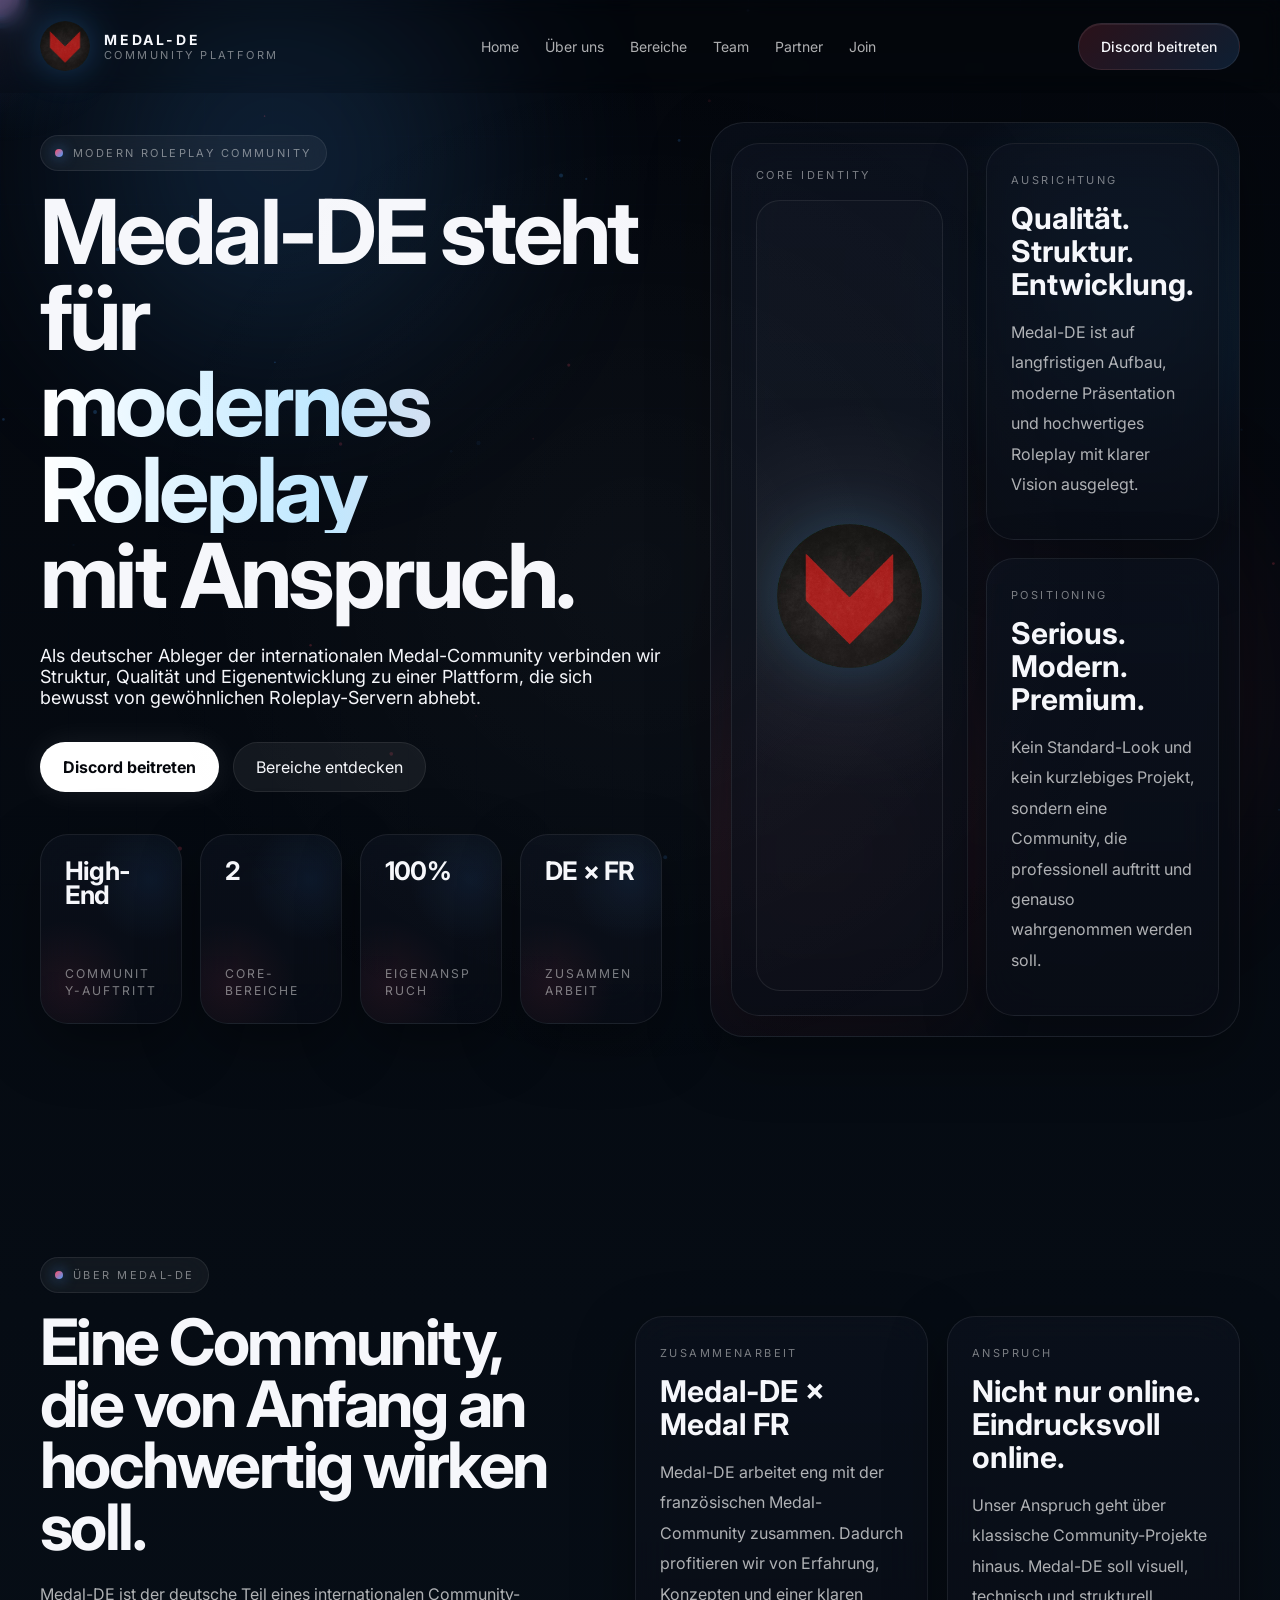
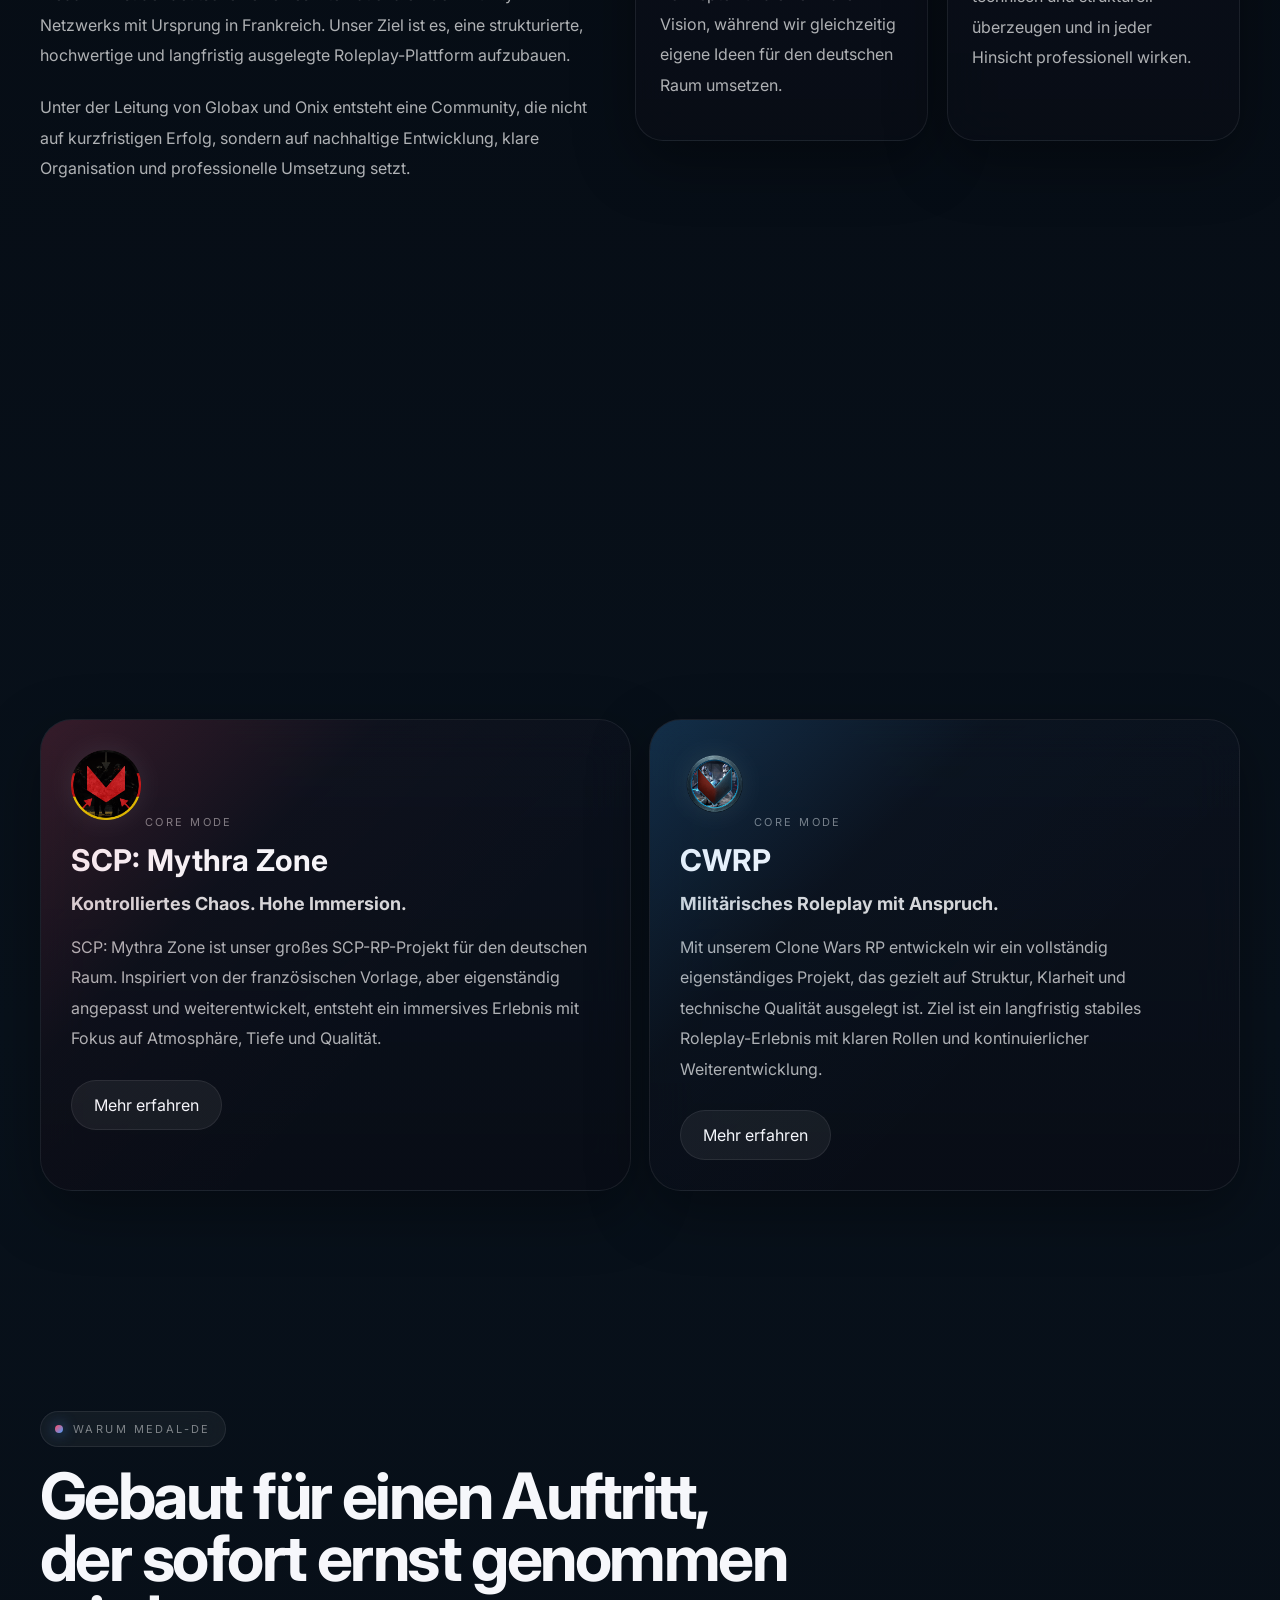
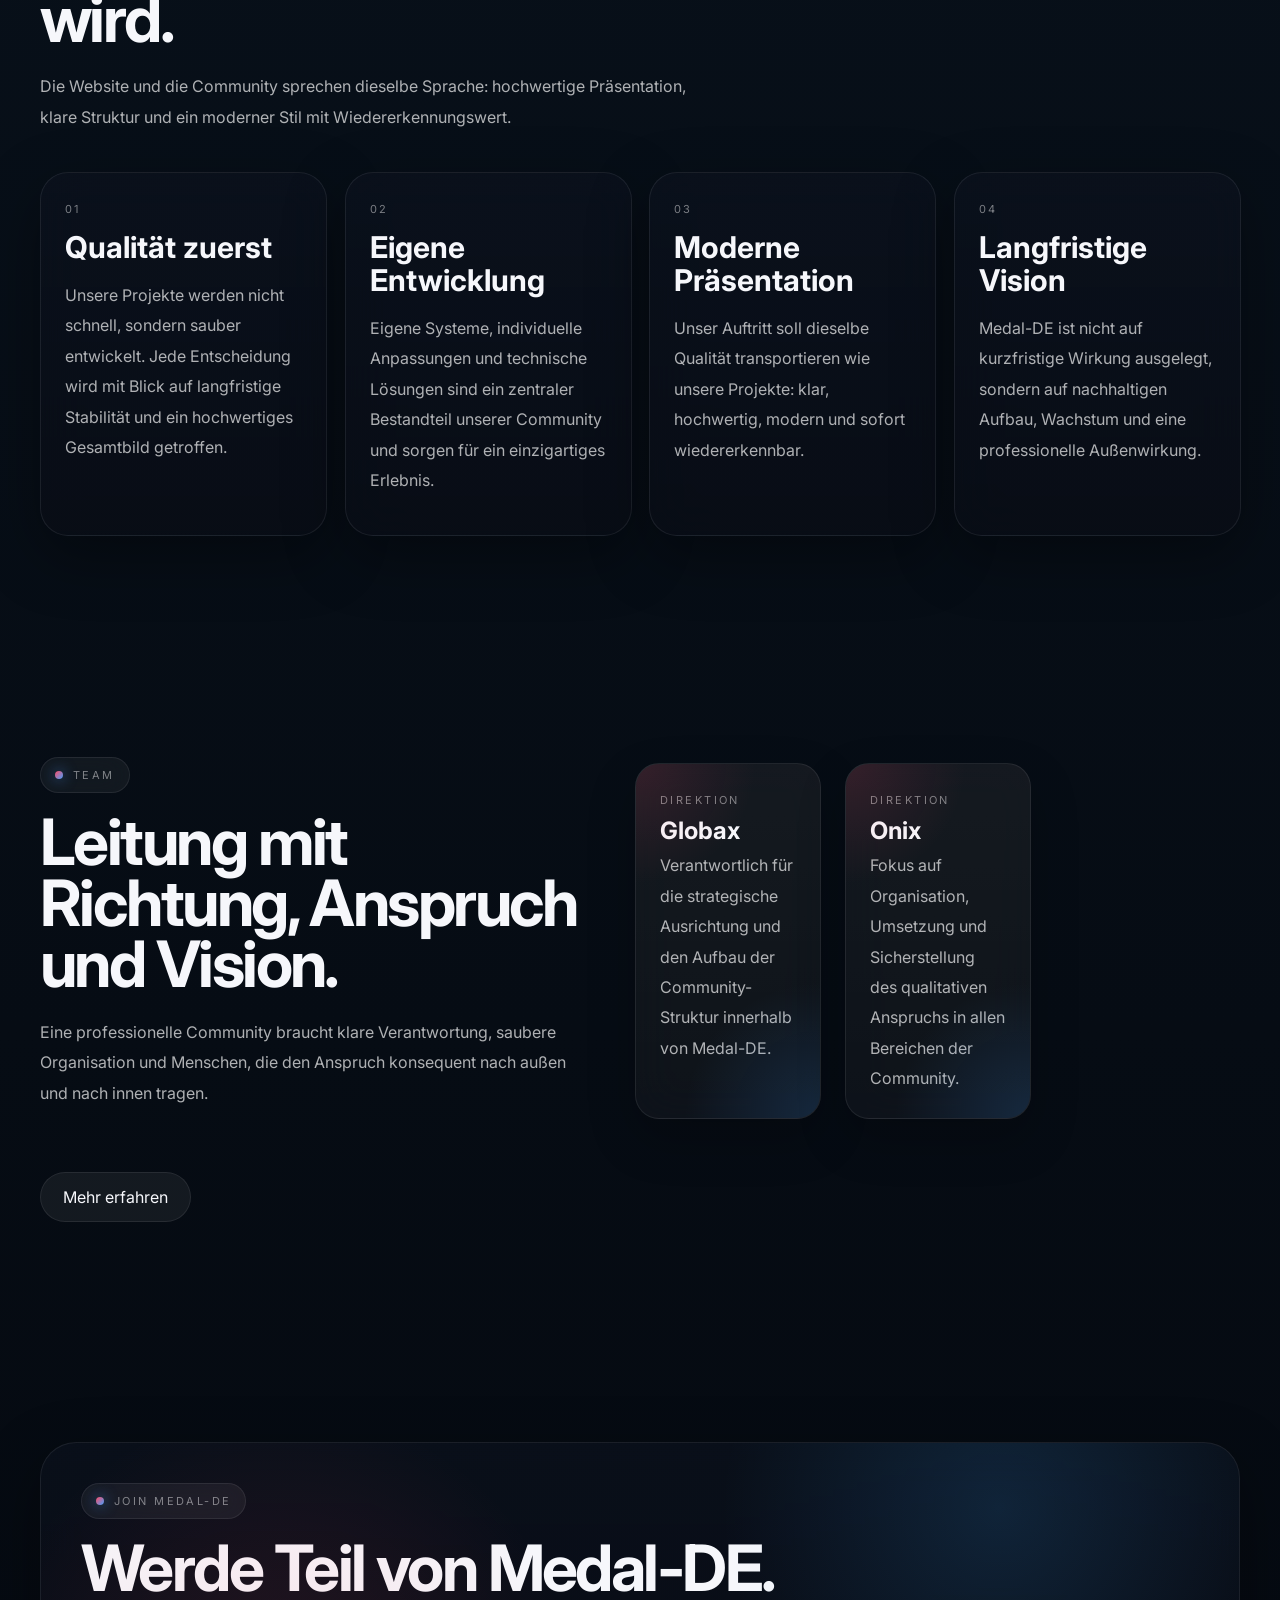
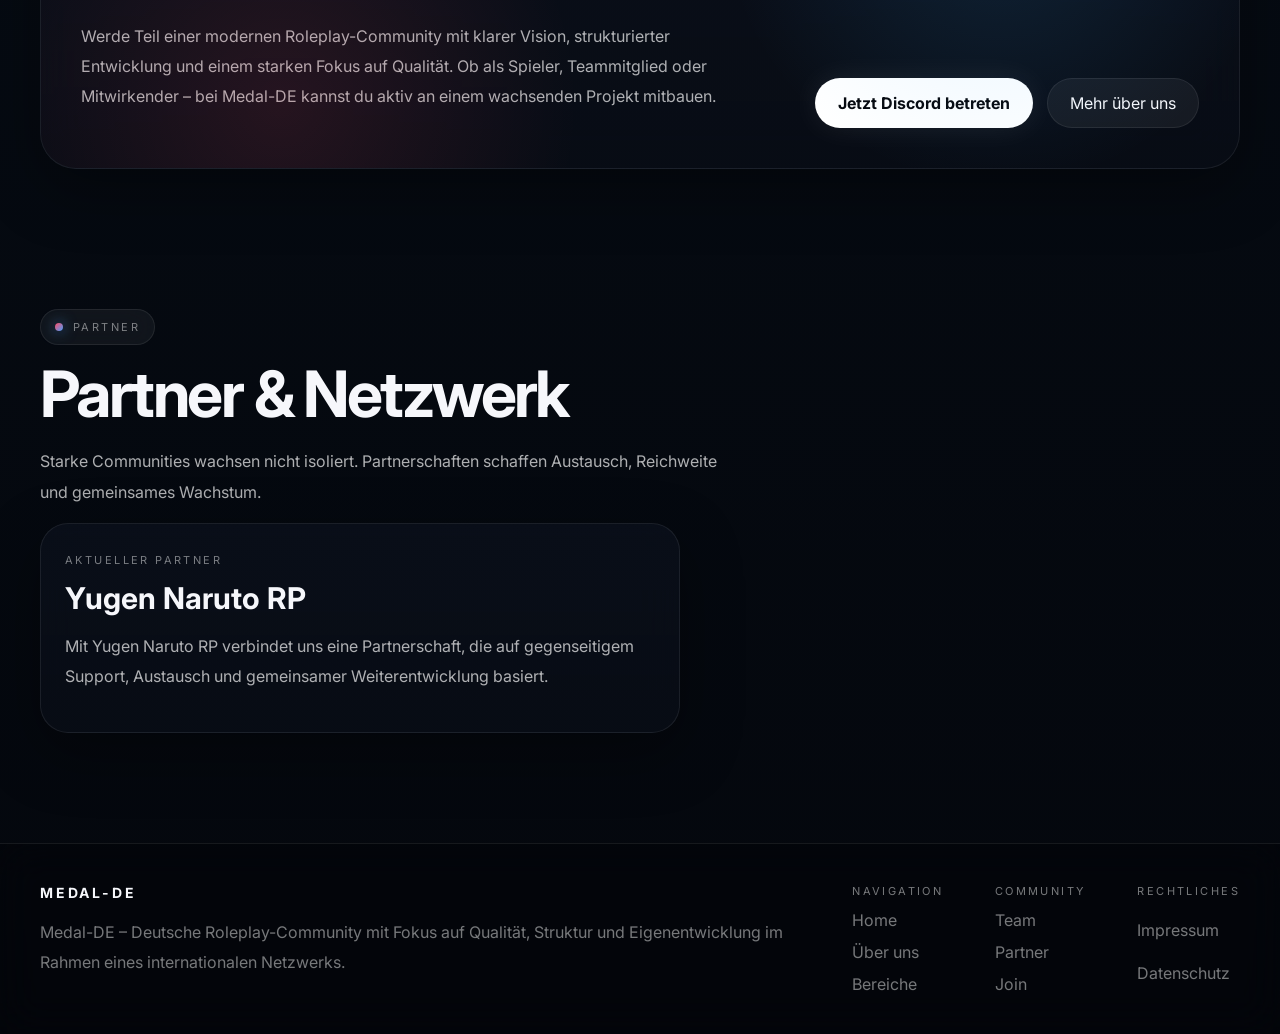
==== commit 9069a5d7: "Update index.html" ====
--- a/index.html
+++ b/index.html
@@ -305,6 +305,10 @@
               </p>
             </article>
           </div>
+
+          <div class="team-preview-action reveal">
+            <a class="button button-secondary" href="team.html">Mehr erfahren</a>
+          </div>
         </div>
       </section>
 
@@ -331,7 +335,7 @@
               >
                 Jetzt Discord betreten
               </a>
-              <a class="button button-secondary" href="#about">Mehr über uns</a>
+              <a class="button button-secondary" href="team.html">Mehr über uns</a>
             </div>
           </div>
         </div>
--- a/style.css
+++ b/style.css
@@ -800,3 +800,195 @@
     height: 60px;
   }
 }
+
+
+/* =========================
+   TEAM PAGE
+========================= */
+.team-page .nav-links a.is-active {
+  color: var(--text);
+}
+
+.team-hero {
+  min-height: 52vh;
+  display: flex;
+  align-items: center;
+  padding-top: calc(var(--header-height) + 36px);
+}
+
+.team-hero-inner {
+  display: grid;
+  gap: 28px;
+}
+
+.team-hero h1 {
+  font-size: clamp(3rem, 7vw, 6rem);
+  margin-top: 18px;
+  line-height: 0.94;
+  letter-spacing: -0.045em;
+}
+
+.team-hero-badges {
+  display: flex;
+  flex-wrap: wrap;
+  gap: 14px;
+}
+
+.team-badge {
+  display: inline-flex;
+  align-items: center;
+  padding: 12px 18px;
+  border-radius: 999px;
+  border: 1px solid var(--border);
+  background: rgba(255, 255, 255, 0.05);
+  color: var(--text);
+  font-size: 13px;
+  letter-spacing: 0.08em;
+  text-transform: uppercase;
+}
+
+.team-section {
+  padding-top: 70px;
+  padding-bottom: 70px;
+}
+
+.team-grid,
+.team-role-grid {
+  display: grid;
+  grid-template-columns: repeat(3, minmax(0, 1fr));
+  gap: 24px;
+}
+
+.leadership-grid {
+  grid-template-columns: repeat(5, minmax(0, 1fr));
+}
+
+.team-columns {
+  display: grid;
+  grid-template-columns: repeat(2, minmax(0, 1fr));
+  gap: 28px;
+  margin-top: 40px;
+}
+
+.team-column {
+  position: relative;
+  padding: 26px;
+  border-radius: 28px;
+  background: rgba(9, 14, 24, 0.5);
+  border: 1px solid rgba(255, 255, 255, 0.08);
+  box-shadow: 0 24px 60px rgba(0, 0, 0, 0.2);
+}
+
+.team-column-title {
+  margin: 0 0 18px;
+  font-size: 1.25rem;
+}
+
+.team-stack {
+  display: grid;
+  gap: 18px;
+}
+
+.team-card {
+  position: relative;
+  padding: 24px;
+  border-radius: 24px;
+  background:
+    linear-gradient(180deg, rgba(255, 255, 255, 0.06), rgba(255, 255, 255, 0.03)),
+    rgba(7, 11, 19, 0.82);
+  border: 1px solid rgba(255, 255, 255, 0.08);
+  overflow: hidden;
+  box-shadow: 0 20px 48px rgba(0, 0, 0, 0.22);
+}
+
+.team-card::before {
+  content: "";
+  position: absolute;
+  inset: 0;
+  background:
+    radial-gradient(circle at top left, rgba(255, 77, 103, 0.14), transparent 30%),
+    radial-gradient(circle at bottom right, rgba(70, 160, 255, 0.16), transparent 34%);
+  pointer-events: none;
+}
+
+.team-card h3 {
+  margin: 10px 0 6px;
+  font-size: 1.5rem;
+}
+
+.team-card p {
+  margin: 0;
+  color: var(--muted);
+}
+
+.team-status-box {
+  margin-top: 28px;
+  padding: 28px;
+  border-radius: 28px;
+  background: rgba(7, 11, 19, 0.76);
+  border: 1px solid rgba(255, 255, 255, 0.08);
+  box-shadow: 0 22px 54px rgba(0, 0, 0, 0.24);
+}
+
+.team-status-box h3 {
+  margin: 0 0 18px;
+  font-size: 1.3rem;
+}
+
+.status-grid {
+  display: grid;
+  grid-template-columns: repeat(2, minmax(0, 1fr));
+  gap: 14px;
+}
+
+.status-item {
+  display: flex;
+  align-items: center;
+  justify-content: space-between;
+  gap: 16px;
+  padding: 15px 18px;
+  border-radius: 18px;
+  background: rgba(255, 255, 255, 0.04);
+  border: 1px solid rgba(255, 255, 255, 0.06);
+}
+
+.status-item span {
+  color: var(--text);
+  font-size: 0.95rem;
+}
+
+.status-item strong {
+  color: var(--text);
+  font-size: 0.95rem;
+  white-space: nowrap;
+}
+
+@media (max-width: 1180px) {
+  .leadership-grid {
+    grid-template-columns: repeat(3, minmax(0, 1fr));
+  }
+}
+
+@media (max-width: 860px) {
+  .team-grid,
+  .team-role-grid,
+  .leadership-grid,
+  .team-columns,
+  .status-grid {
+    grid-template-columns: 1fr;
+  }
+
+  .team-hero {
+    min-height: auto;
+    padding-top: calc(var(--header-height) + 20px);
+  }
+
+  .team-card h3 {
+    font-size: 1.3rem;
+  }
+
+  .status-item {
+    align-items: flex-start;
+    flex-direction: column;
+  }
+}
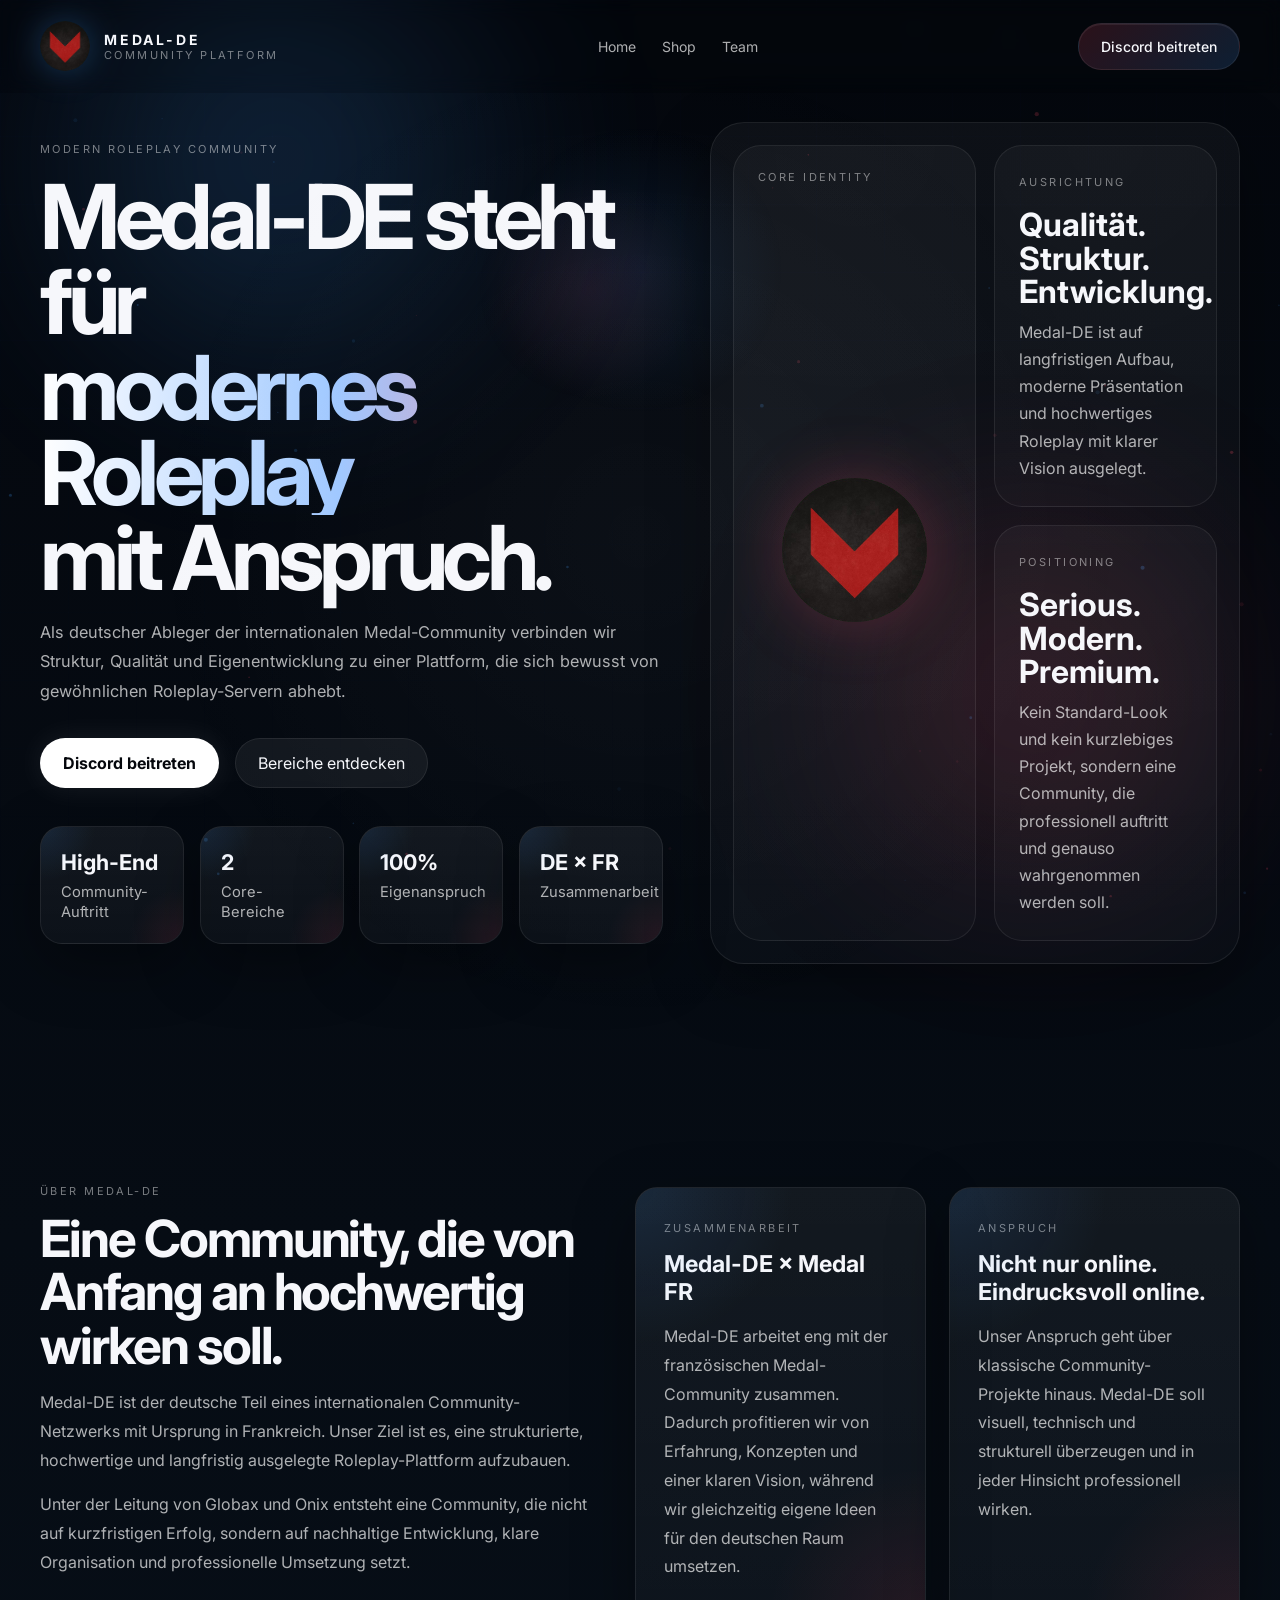
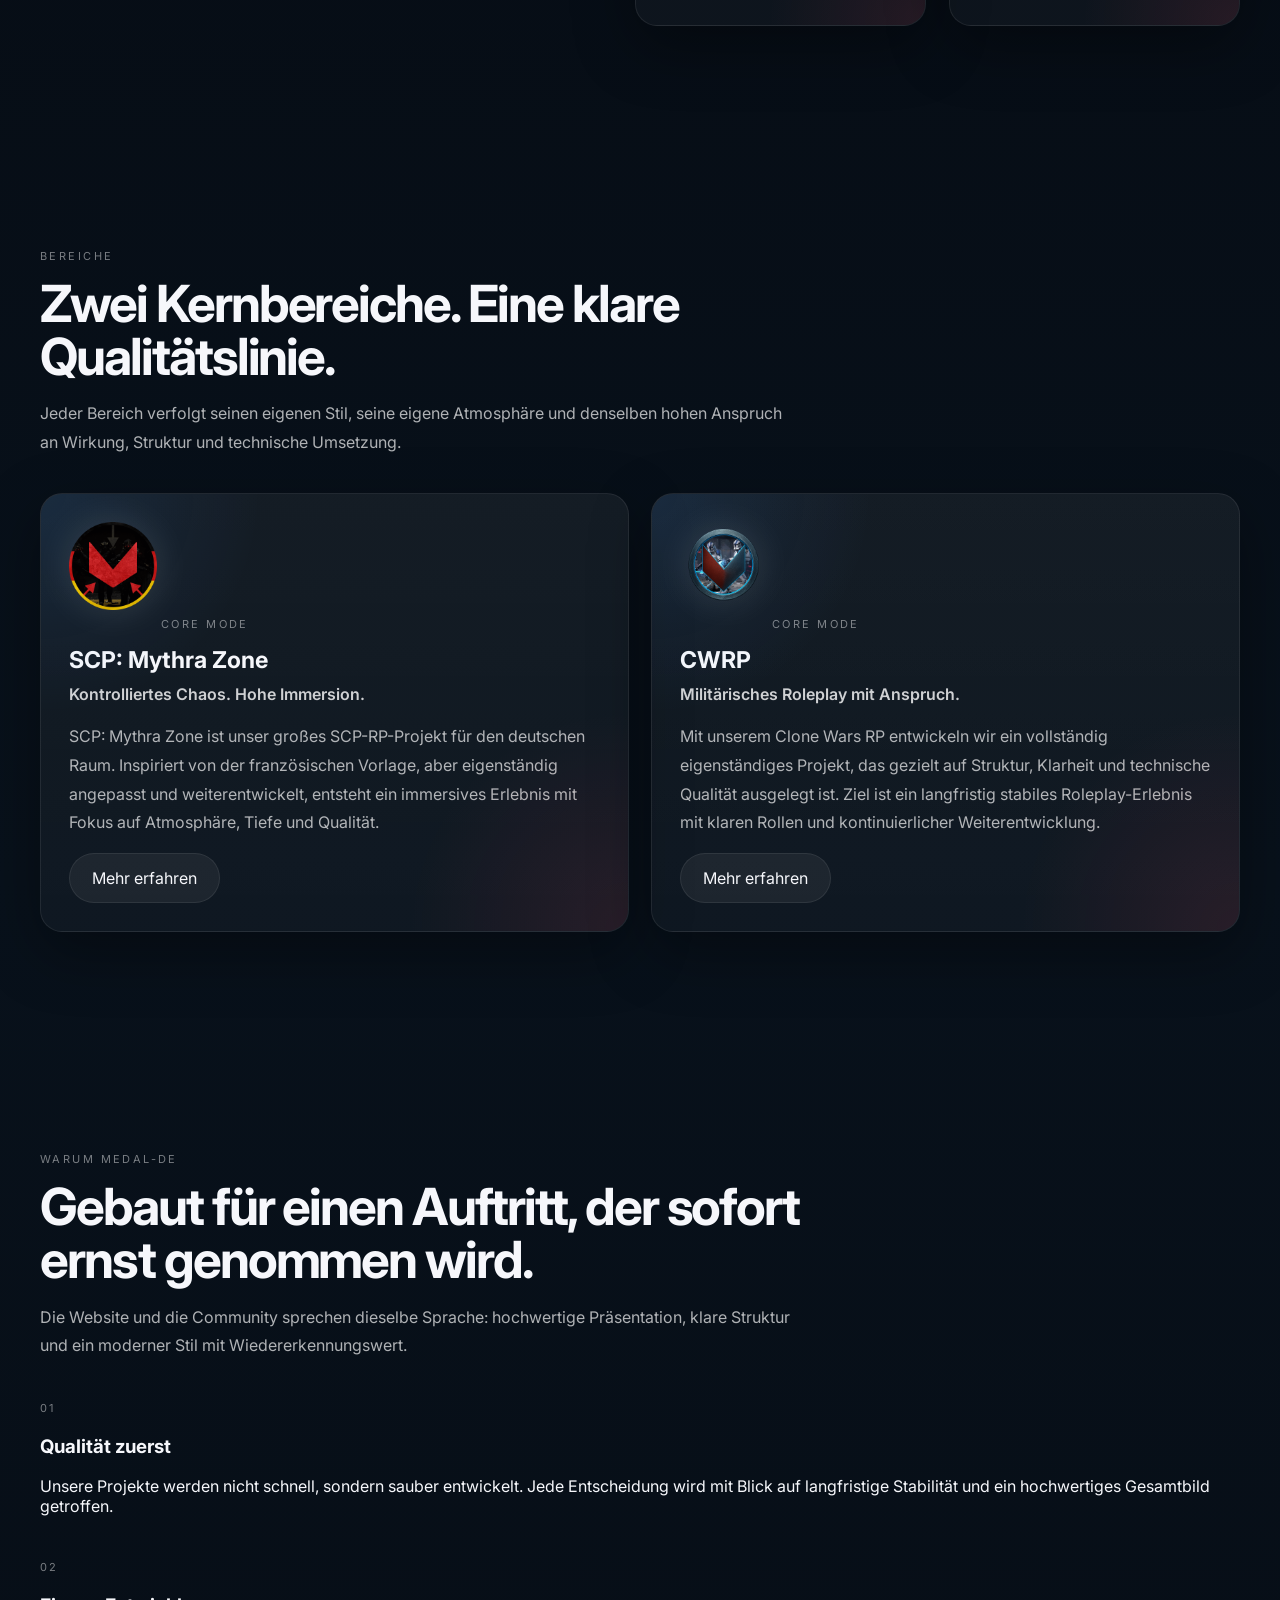
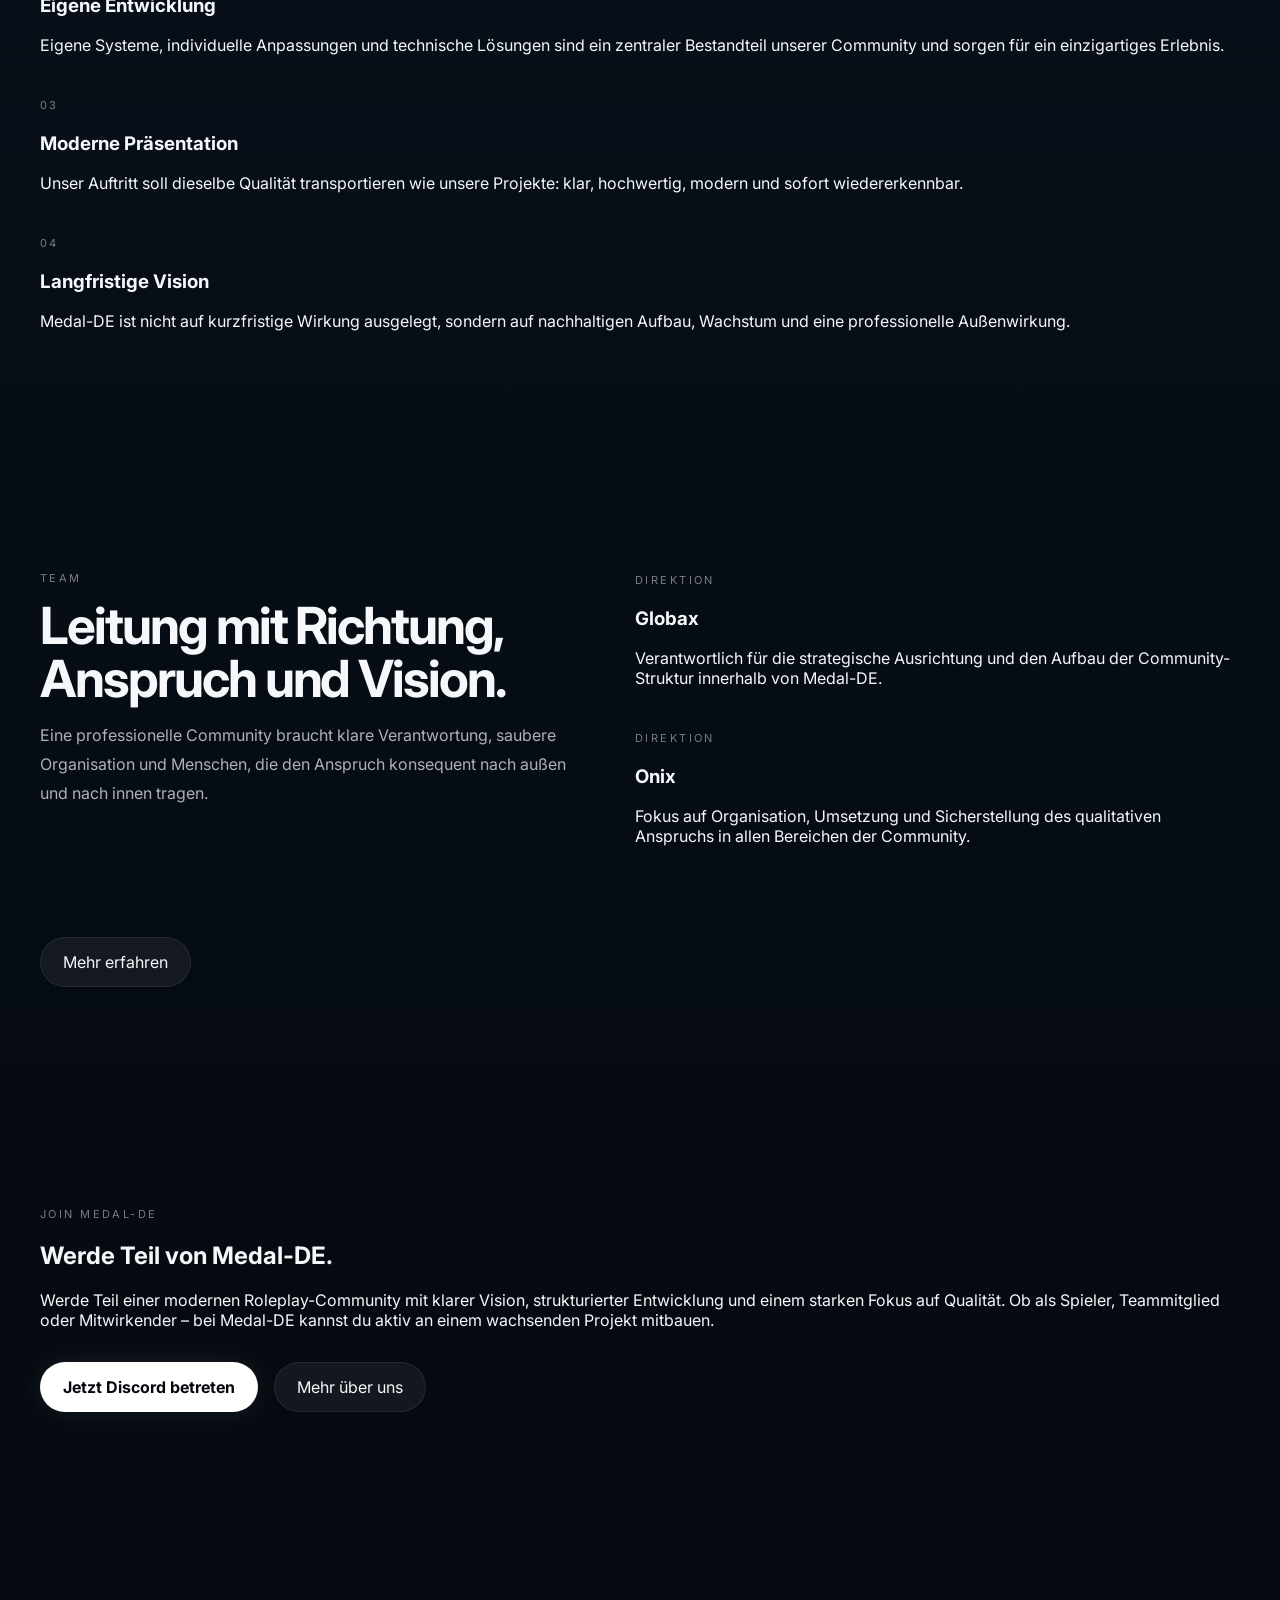
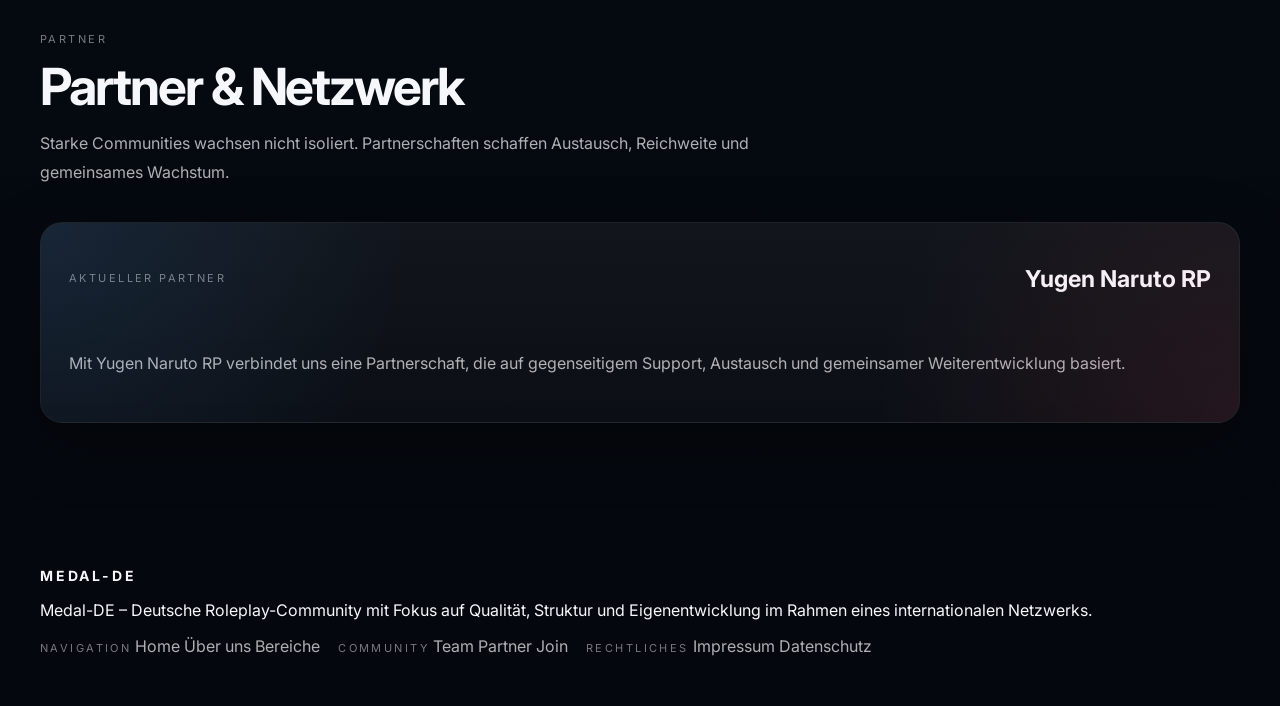
==== commit ce9e5994: "Update index.html" ====
--- a/index.html
+++ b/index.html
@@ -36,12 +36,9 @@
         </a>
 
         <nav class="nav-links">
-          <a href="#home">Home</a>
-          <a href="#about">Über uns</a>
-          <a href="#modes">Bereiche</a>
-          <a href="team.html">Team</a>
-          <a href="#partners">Partner</a>
-          <a href="#join">Join</a>
+        <a href="index.html">Home</a>
+        <a href="shop.html">Shop</a>
+        <a href="team.html">Team</a>
         </nav>
 
         <a
--- a/style.css
+++ b/style.css
@@ -116,27 +116,30 @@
   background: rgba(var(--red-rgb), 0.65);
 }
 
-.site-header,
-main,
-.site-footer {
-  position: relative;
-  z-index: 3;
-}
-
+/* WICHTIGER FIX */
 .site-header {
   position: fixed;
   top: 0;
   left: 0;
   right: 0;
+  z-index: 10000;
   backdrop-filter: blur(10px);
   background: rgba(0, 0, 0, 0.12);
   border-bottom: 1px solid transparent;
+  pointer-events: auto;
   transition:
     transform 0.35s ease,
     background 0.35s ease,
     backdrop-filter 0.35s ease,
     border-color 0.35s ease,
-    box-shadow 0.35s ease;
+    box-shadow 0.35s ease,
+    opacity 0.35s ease;
+}
+
+main,
+.site-footer {
+  position: relative;
+  z-index: 3;
 }
 
 .site-header.scrolled {
@@ -148,6 +151,18 @@
 
 .site-header.hidden {
   transform: translateY(-110%);
+  opacity: 0;
+  pointer-events: none;
+}
+
+.site-header,
+.site-header .container,
+.site-header .nav,
+.site-header .brand,
+.site-header .nav-links,
+.site-header .nav-links a,
+.site-header .nav-button {
+  pointer-events: auto;
 }
 
 .container {
@@ -254,6 +269,19 @@
   color: var(--text);
 }
 
+.nav-links a,
+.nav-button,
+.button {
+  position: relative;
+  z-index: 20;
+}
+
+.team-preview-action {
+  display: flex;
+  justify-content: flex-start;
+  margin-top: 26px;
+}
+
 .section {
   padding: 110px 0;
 }
@@ -285,216 +313,165 @@
   grid-template-columns: 1.08fr 0.92fr;
 }
 
-.two-col {
-  grid-template-columns: 0.95fr 1.05fr;
-}
-
-.eyebrow {
-  display: inline-flex;
-  align-items: center;
-  gap: 10px;
-  padding: 10px 14px;
-  border-radius: 999px;
-  border: 1px solid var(--border);
-  background: rgba(255, 255, 255, 0.05);
-  backdrop-filter: blur(16px);
-}
-
-.eyebrow::before {
-  content: "";
-  width: 8px;
-  height: 8px;
-  border-radius: 50%;
-  background: linear-gradient(135deg, var(--red), var(--blue));
-  box-shadow: 0 0 14px rgba(var(--blue-rgb), 0.7);
-}
-
-.hero h1,
-.section-heading h2,
-.cta-box h2 {
-  margin: 18px 0 0;
-  line-height: 0.96;
-  letter-spacing: -0.04em;
-}
-
-.hero h1 {
-  font-size: clamp(3rem, 7vw, 5.7rem);
-  max-width: 850px;
-}
-
-.hero h1 span {
+.hero-content h1 {
+  margin: 18px 0 18px;
+  font-size: clamp(3.8rem, 7vw, 7rem);
+  line-height: 0.95;
+  letter-spacing: -0.06em;
+}
+
+.hero-content h1 span {
   display: block;
-  background: linear-gradient(90deg, #ffffff 0%, #bfe8ff 45%, #ffd0d6 100%);
+  background: linear-gradient(90deg, #ffffff 0%, #9fc8ff 48%, #ff7c8f 100%);
   -webkit-background-clip: text;
-  background-clip: text;
-  color: transparent;
-}
-
+  -webkit-text-fill-color: transparent;
+}
+
+.hero-text,
 .section-heading p,
-.cta-box p,
 .info-card p,
 .mode-card p,
-.feature-card p,
-.team-card p,
 .partner-card p,
-.visual-panel p,
-.site-footer p {
+.join-panel p,
+.footer-brand p,
+.team-preview-card p,
+.team-copy p,
+.team-role-card p,
+.team-member-list li {
   color: var(--muted);
-  line-height: 1.9;
+  line-height: 1.8;
 }
 
 .hero-text {
-  max-width: 720px;
-  font-size: 18px;
-  margin-top: 26px;
+  max-width: 680px;
+  font-size: 1.02rem;
 }
 
 .hero-actions {
   display: flex;
-  gap: 14px;
+  gap: 16px;
+  margin-top: 32px;
   flex-wrap: wrap;
-  margin-top: 34px;
-}
-
-.stats,
-.cards-grid,
-.info-grid,
-.footer-links {
-  display: grid;
-  gap: 18px;
 }
 
 .stats {
-  margin-top: 42px;
+  display: grid;
   grid-template-columns: repeat(4, minmax(0, 1fr));
+  gap: 16px;
+  margin-top: 38px;
 }
 
 .stat-card,
 .info-card,
 .mode-card,
-.feature-card,
-.team-card,
 .partner-card,
-.visual-shell,
-.visual-panel,
-.cta-box {
-  background: linear-gradient(180deg, rgba(12, 18, 30, 0.66), rgba(9, 13, 22, 0.84));
+.join-panel,
+.team-preview-card,
+.team-role-card,
+.team-hero-panel,
+.team-side-card,
+.team-member-card {
+  position: relative;
+  background: linear-gradient(180deg, rgba(255, 255, 255, 0.055), rgba(255, 255, 255, 0.03));
   border: 1px solid var(--border);
+  border-radius: var(--radius-md);
   box-shadow: var(--shadow);
-  backdrop-filter: blur(22px);
-}
-
-.stat-card,
-.info-card,
-.feature-card,
-.team-card,
-.partner-card,
-.visual-panel {
-  border-radius: 28px;
-  padding: 24px;
-}
-
-.stat-card {
-  min-height: 190px;
-  display: flex;
-  flex-direction: column;
-  justify-content: space-between;
   overflow: hidden;
-  position: relative;
-}
-
-.stat-card::before {
+}
+
+.stat-card::before,
+.info-card::before,
+.mode-card::before,
+.partner-card::before,
+.join-panel::before,
+.team-preview-card::before,
+.team-role-card::before,
+.team-hero-panel::before,
+.team-side-card::before,
+.team-member-card::before {
   content: "";
   position: absolute;
   inset: 0;
+  pointer-events: none;
   background:
-    radial-gradient(circle at 78% 24%, rgba(var(--blue-rgb), 0.08), transparent 34%),
-    radial-gradient(circle at 20% 80%, rgba(var(--red-rgb), 0.08), transparent 35%);
-  pointer-events: none;
+    radial-gradient(circle at top left, rgba(var(--blue-rgb), 0.12), transparent 30%),
+    radial-gradient(circle at bottom right, rgba(var(--red-rgb), 0.10), transparent 30%);
+}
+
+.stat-card {
+  padding: 22px 20px;
 }
 
 .stat-card strong {
   display: block;
-  font-size: clamp(1.5rem, 2vw, 2.4rem);
-  line-height: 0.95;
-  letter-spacing: -0.03em;
-  overflow-wrap: break-word;
-  word-break: break-word;
+  font-size: 1.35rem;
+  margin-bottom: 6px;
+}
+
+.stat-card span {
+  color: var(--muted);
+  font-size: 0.92rem;
+}
+
+.tilt-card {
+  transform-style: preserve-3d;
+  will-change: transform;
+  transition: transform 0.18s ease, border-color 0.2s ease, box-shadow 0.2s ease;
+}
+
+.tilt-card:hover {
+  border-color: var(--border-strong);
+  box-shadow: 0 24px 70px rgba(0, 0, 0, 0.42);
+}
+
+.visual-shell {
+  display: grid;
+  grid-template-columns: 1fr 0.92fr;
+  gap: 18px;
+  padding: 22px;
+  border-radius: var(--radius-xl);
+  background: linear-gradient(180deg, rgba(255, 255, 255, 0.04), rgba(255, 255, 255, 0.02));
+  border: 1px solid var(--border);
+  box-shadow: var(--shadow);
+}
+
+.visual-panel {
   position: relative;
-  z-index: 1;
-}
-
-.stat-card span {
-  display: block;
-  margin-top: 10px;
-  color: var(--soft);
-  font-size: clamp(0.72rem, 0.95vw, 0.94rem);
-  text-transform: uppercase;
-  letter-spacing: 0.16em;
-  line-height: 1.35;
-  max-width: 12ch;
-  overflow-wrap: break-word;
-  word-break: break-word;
-  hyphens: auto;
-  position: relative;
-  z-index: 1;
-}
-
-.visual-shell {
-  position: relative;
-  display: grid;
-  grid-template-columns: 1fr 0.9fr;
-  gap: 18px;
-  border-radius: 34px;
-  padding: 20px;
+  min-height: 260px;
+  padding: 24px;
+  border-radius: var(--radius-lg);
+  border: 1px solid var(--border);
+  background: radial-gradient(circle at top, rgba(255, 255, 255, 0.04), rgba(255, 255, 255, 0.02));
   overflow: hidden;
 }
 
-.visual-shell::before,
-.cta-box::before {
-  content: "";
-  position: absolute;
-  inset: 0;
-  background:
-    radial-gradient(circle at 80% 20%, rgba(57, 168, 255, 0.14), transparent 28%),
-    radial-gradient(circle at 20% 80%, rgba(255, 77, 103, 0.12), transparent 30%);
-  pointer-events: none;
+.visual-panel h3 {
+  margin: 18px 0 10px;
+  font-size: 2rem;
+  line-height: 1.05;
+}
+
+.visual-panel p {
+  margin: 0;
+  color: var(--muted);
+  line-height: 1.7;
 }
 
 .hero-logo-panel {
-  min-height: 360px;
   display: flex;
   flex-direction: column;
+  justify-content: center;
 }
 
 .hero-logo-wrap {
+  display: grid;
+  place-items: center;
   flex: 1;
-  display: grid;
-  place-items: center;
-  margin-top: 18px;
-  border-radius: 24px;
-  border: 1px solid var(--border);
-  background:
-    radial-gradient(circle at center, rgba(255, 255, 255, 0.08), transparent 48%),
-    linear-gradient(180deg, rgba(255, 255, 255, 0.02), rgba(255, 255, 255, 0.01));
-  overflow: hidden;
 }
 
 .hero-main-logo {
-  width: min(320px, 78%);
-  object-fit: contain;
-  filter: drop-shadow(0 0 28px rgba(57, 168, 255, 0.22));
-  animation: floatLogo 5s ease-in-out infinite;
-}
-
-@keyframes floatLogo {
-  0%,
-  100% {
-    transform: translateY(0px);
-  }
-  50% {
-    transform: translateY(-10px);
-  }
+  width: min(280px, 75%);
+  filter: drop-shadow(0 0 32px rgba(255, 77, 103, 0.24));
 }
 
 .visual-side {
@@ -504,191 +481,183 @@
 
 .section-heading {
   max-width: 760px;
-}
-
-.section-heading h2,
-.cta-box h2 {
-  font-size: clamp(2.3rem, 5vw, 4rem);
-}
-
-.section-heading p,
-.cta-box p {
-  margin-top: 22px;
-  max-width: 680px;
+  margin-bottom: 36px;
+}
+
+.section-heading h2 {
+  margin: 14px 0 14px;
+  font-size: clamp(2.1rem, 4vw, 3.35rem);
+  line-height: 1.04;
+  letter-spacing: -0.04em;
+}
+
+.two-col {
+  grid-template-columns: 0.95fr 1.05fr;
 }
 
 .info-grid,
-.team-grid {
+.cards-grid,
+.partner-grid,
+.team-preview-grid,
+.team-members-grid,
+.team-side-grid {
+  display: grid;
+  gap: 22px;
+}
+
+.info-grid {
   grid-template-columns: repeat(2, minmax(0, 1fr));
+}
+
+.info-card,
+.mode-card,
+.partner-card,
+.team-preview-card,
+.team-role-card,
+.join-panel,
+.team-member-card,
+.team-side-card {
+  padding: 28px;
+}
+
+.info-card h3,
+.mode-card h3,
+.partner-card h3,
+.team-preview-card h3,
+.team-role-card h3,
+.team-side-card h3,
+.team-member-card h3 {
+  margin: 14px 0 12px;
+  font-size: 1.45rem;
 }
 
 .modes-grid {
   grid-template-columns: repeat(2, minmax(0, 1fr));
-  margin-top: 40px;
-}
-
-.features-grid {
-  grid-template-columns: repeat(4, minmax(0, 1fr));
-  margin-top: 40px;
 }
 
 .mode-card {
-  position: relative;
-  overflow: hidden;
-  padding: 30px;
-  border-radius: 32px;
-  transition:
-    transform 0.3s ease,
-    box-shadow 0.3s ease,
-    border-color 0.3s ease;
-}
-
-.mode-card::before {
-  content: "";
-  position: absolute;
-  inset: 0;
-  opacity: 1;
-  pointer-events: none;
-}
-
-.mode-card.scp::before {
-  background: linear-gradient(
-    135deg,
-    rgba(255, 77, 103, 0.18),
-    rgba(255, 77, 103, 0.02),
-    transparent 65%
-  );
-}
-
-.mode-card.cwrp::before {
-  background: linear-gradient(
-    135deg,
-    rgba(57, 168, 255, 0.2),
-    rgba(57, 168, 255, 0.02),
-    transparent 65%
-  );
-}
-
-.mode-card h3,
-.info-card h3,
-.feature-card h3,
-.team-card h3,
-.partner-card h3,
-.visual-panel h3 {
-  margin: 14px 0 0;
-  font-size: 30px;
-  line-height: 1.1;
+  min-height: 100%;
 }
 
 .mode-card h4 {
-  margin: 16px 0 0;
-  font-size: 18px;
-  color: rgba(255, 255, 255, 0.84);
-}
-
-.mode-card p {
-  margin: 18px 0 0;
-}
-
-.mode-card .button {
-  margin-top: 26px;
+  margin: -2px 0 18px;
+  color: rgba(255, 255, 255, 0.8);
+  font-weight: 600;
 }
 
 .mode-logo {
-  width: 70px;
-  height: 70px;
+  width: 88px;
+  height: 88px;
   object-fit: contain;
-  margin-bottom: 6px;
-  filter: drop-shadow(0 0 14px rgba(255, 255, 255, 0.08));
-}
-
-.feature-card,
-.team-card,
-.partner-card,
-.info-card,
-.visual-panel,
-.visual-shell,
-.stat-card {
-  transition:
-    border-color 0.3s ease,
-    box-shadow 0.3s ease,
-    transform 0.3s ease;
-}
-
-.feature-card:hover,
-.team-card:hover,
-.partner-card:hover,
-.info-card:hover,
-.visual-panel:hover,
-.visual-shell:hover,
-.stat-card:hover {
-  border-color: var(--border-strong);
-  box-shadow: 0 0 60px rgba(255, 255, 255, 0.06);
-}
-
-.mode-card:hover {
-  transform: translateY(-8px) scale(1.01);
-}
-
-.mode-card.scp:hover {
-  box-shadow: 0 0 80px rgba(255, 77, 103, 0.18);
-}
-
-.mode-card.cwrp:hover {
-  box-shadow: 0 0 80px rgba(57, 168, 255, 0.18);
-}
-
-.cta-box {
-  position: relative;
-  display: flex;
-  align-items: end;
+  margin-bottom: 18px;
+  filter: drop-shadow(0 0 18px rgba(255, 255, 255, 0.12));
+}
+
+.partner-grid {
+  grid-template-columns: repeat(1, minmax(0, 1fr));
+}
+
+.partner-card {
+  display: flex;
+  align-items: center;
   justify-content: space-between;
-  gap: 32px;
-  border-radius: 36px;
-  padding: 40px;
-  overflow: hidden;
-}
-
-.partners-section {
-  padding-top: 30px;
-}
-
-.partner-card {
-  max-width: 640px;
+  gap: 28px;
+  flex-wrap: wrap;
+}
+
+.partner-meta {
+  max-width: 700px;
+}
+
+.partner-badge {
+  display: inline-flex;
+  padding: 10px 16px;
+  border-radius: 999px;
+  background: rgba(var(--blue-rgb), 0.12);
+  border: 1px solid rgba(var(--blue-rgb), 0.18);
+  color: #dbeaff;
+}
+
+.team-preview-grid {
+  grid-template-columns: repeat(3, minmax(0, 1fr));
+  margin-top: 38px;
+}
+
+.team-preview-role,
+.team-badge,
+.team-role-head span,
+.team-slot {
+  display: inline-flex;
+  align-items: center;
+  gap: 8px;
+  min-height: 34px;
+  padding: 8px 14px;
+  border-radius: 999px;
+  background: rgba(255, 255, 255, 0.06);
+  border: 1px solid var(--border);
+  color: var(--muted);
+  font-size: 0.82rem;
+  text-transform: uppercase;
+  letter-spacing: 0.14em;
+}
+
+.join-wrap {
+  display: grid;
+  grid-template-columns: 1.15fr 0.85fr;
+  gap: 24px;
+}
+
+.join-panel {
+  min-height: 100%;
+}
+
+.join-panel h2 {
+  font-size: clamp(2rem, 4vw, 3.4rem);
+  line-height: 1.02;
+  letter-spacing: -0.05em;
+  margin: 18px 0 18px;
+}
+
+.join-actions {
+  display: flex;
+  flex-direction: column;
+  gap: 14px;
+  justify-content: center;
+  align-items: flex-start;
 }
 
 .site-footer {
+  padding: 34px 0 50px;
+}
+
+.footer-wrap {
+  display: flex;
+  justify-content: space-between;
+  gap: 24px;
+  flex-wrap: wrap;
+  padding-top: 24px;
   border-top: 1px solid rgba(255, 255, 255, 0.08);
-  background: rgba(0, 0, 0, 0.2);
-  backdrop-filter: blur(22px);
-}
-
-.footer-grid {
-  display: grid;
-  grid-template-columns: 1fr auto;
-  gap: 30px;
-  padding: 40px 0;
+}
+
+.footer-brand {
+  max-width: 520px;
 }
 
 .footer-links {
-  grid-template-columns: repeat(3, minmax(0, 1fr));
-  gap: 40px;
-}
-
-.footer-links div {
-  display: grid;
-  gap: 12px;
-}
-
-.footer-links a,
-.site-footer p {
-  color: var(--soft);
+  display: flex;
+  flex-wrap: wrap;
+  gap: 18px;
+  align-items: center;
+}
+
+.footer-links a {
+  color: var(--muted);
 }
 
 .reveal {
   opacity: 0;
   transform: translateY(26px);
-  transition: opacity 0.9s ease, transform 0.9s ease;
+  transition: opacity 0.8s ease, transform 0.8s ease;
 }
 
 .reveal.visible {
@@ -699,296 +668,206 @@
 .reveal-delay-1 {
   transition-delay: 0.08s;
 }
+
 .reveal-delay-2 {
   transition-delay: 0.16s;
 }
+
 .reveal-delay-3 {
   transition-delay: 0.24s;
 }
+
 .reveal-delay-4 {
   transition-delay: 0.32s;
 }
 
-.tilt-card {
-  transform-style: preserve-3d;
-  transition: transform 0.18s ease;
-  will-change: transform;
-}
-
-@media (max-width: 1100px) {
+/* TEAM PAGE */
+.team-page .site-header {
+  background: rgba(5, 8, 14, 0.45);
+}
+
+.team-page .site-header.scrolled {
+  background: rgba(7, 11, 18, 0.84);
+}
+
+.team-page .nav-links a.is-active {
+  color: var(--text);
+}
+
+.team-hero {
+  padding-top: calc(var(--header-height) + 50px);
+}
+
+.team-hero-grid {
+  display: grid;
+  grid-template-columns: 1.05fr 0.95fr;
+  gap: 26px;
+  align-items: stretch;
+}
+
+.team-hero-panel {
+  padding: 34px;
+  min-height: 100%;
+}
+
+.team-hero-panel h1 {
+  margin: 18px 0 18px;
+  font-size: clamp(2.8rem, 5vw, 4.8rem);
+  line-height: 0.96;
+  letter-spacing: -0.05em;
+}
+
+.team-hero-panel p {
+  color: var(--muted);
+  line-height: 1.8;
+}
+
+.team-hero-panel .hero-actions {
+  margin-top: 24px;
+}
+
+.team-side-grid {
+  grid-template-columns: repeat(2, minmax(0, 1fr));
+}
+
+.team-side-card {
+  min-height: 100%;
+}
+
+.team-section {
+  padding-top: 30px;
+}
+
+.team-role-group {
+  display: grid;
+  gap: 22px;
+  margin-bottom: 34px;
+}
+
+.team-role-card {
+  display: grid;
+  gap: 22px;
+}
+
+.team-role-head {
+  display: flex;
+  justify-content: space-between;
+  gap: 20px;
+  align-items: flex-start;
+  flex-wrap: wrap;
+}
+
+.team-role-head h3 {
+  margin: 10px 0 0;
+  font-size: 1.75rem;
+}
+
+.team-copy p {
+  margin: 0;
+}
+
+.team-members-grid {
+  grid-template-columns: repeat(3, minmax(0, 1fr));
+}
+
+.team-member-card {
+  min-height: 100%;
+}
+
+.team-member-card h3 {
+  margin-bottom: 10px;
+}
+
+.team-member-meta {
+  display: flex;
+  flex-wrap: wrap;
+  gap: 10px;
+  margin-bottom: 14px;
+}
+
+.team-slot {
+  font-size: 0.76rem;
+  letter-spacing: 0.12em;
+}
+
+.team-member-list {
+  margin: 0;
+  padding-left: 18px;
+}
+
+.team-member-list li + li {
+  margin-top: 8px;
+}
+
+@media (max-width: 1080px) {
   .hero-grid,
   .two-col,
   .visual-shell,
-  .footer-grid,
-  .cta-box {
+  .join-wrap,
+  .team-hero-grid {
     grid-template-columns: 1fr;
+  }
+
+  .stats,
+  .team-preview-grid,
+  .team-members-grid,
+  .team-side-grid,
+  .modes-grid,
+  .info-grid {
+    grid-template-columns: repeat(2, minmax(0, 1fr));
+  }
+}
+
+@media (max-width: 760px) {
+  :root {
+    --header-height: 84px;
+  }
+
+  .container {
+    width: min(100% - 26px, 1200px);
+  }
+
+  .nav {
+    flex-wrap: wrap;
+    justify-content: center;
+    padding: 16px 0;
+  }
+
+  .nav-links {
+    gap: 16px;
+  }
+
+  .stats,
+  .team-preview-grid,
+  .team-members-grid,
+  .team-side-grid,
+  .modes-grid,
+  .info-grid {
+    grid-template-columns: 1fr;
+  }
+
+  .section {
+    padding: 92px 0;
+  }
+
+  .hero {
+    min-height: auto;
+    padding-top: calc(var(--header-height) + 42px);
+  }
+
+  .hero-content h1 {
+    font-size: clamp(3rem, 16vw, 4.6rem);
+  }
+
+  .section-heading h2,
+  .join-panel h2,
+  .team-hero-panel h1 {
+    font-size: clamp(2rem, 10vw, 3rem);
+  }
+
+  .partner-card,
+  .team-role-head {
     flex-direction: column;
     align-items: flex-start;
   }
-
-  .features-grid {
-    grid-template-columns: repeat(2, minmax(0, 1fr));
-  }
-
-  .stats {
-    grid-template-columns: repeat(2, minmax(0, 1fr));
-  }
-
-  .nav-links {
-    display: none;
-  }
-}
-
-@media (max-width: 700px) {
-  :root {
-    --header-height: 82px;
-  }
-
-  .section {
-    padding: 82px 0;
-  }
-
-  .container {
-    width: min(1200px, calc(100% - 24px));
-  }
-
-  .stats,
-  .modes-grid,
-  .features-grid,
-  .info-grid,
-  .team-grid,
-  .footer-links {
-    grid-template-columns: 1fr;
-  }
-
-  .hero {
-    min-height: auto;
-  }
-
-  .hero h1 {
-    font-size: 2.8rem;
-  }
-
-  .section-heading h2,
-  .cta-box h2 {
-    font-size: 2.3rem;
-  }
-
-  .cta-box,
-  .mode-card,
-  .visual-shell,
-  .stat-card,
-  .info-card,
-  .feature-card,
-  .team-card,
-  .partner-card,
-  .visual-panel {
-    border-radius: 24px;
-  }
-
-  .nav {
-    min-height: auto;
-    padding: 14px 0;
-  }
-
-  .nav-button {
-    display: none;
-  }
-
-  .mode-logo {
-    width: 60px;
-    height: 60px;
-  }
-}
-
-
-/* =========================
-   TEAM PAGE
-========================= */
-.team-page .nav-links a.is-active {
-  color: var(--text);
-}
-
-.team-hero {
-  min-height: 52vh;
-  display: flex;
-  align-items: center;
-  padding-top: calc(var(--header-height) + 36px);
-}
-
-.team-hero-inner {
-  display: grid;
-  gap: 28px;
-}
-
-.team-hero h1 {
-  font-size: clamp(3rem, 7vw, 6rem);
-  margin-top: 18px;
-  line-height: 0.94;
-  letter-spacing: -0.045em;
-}
-
-.team-hero-badges {
-  display: flex;
-  flex-wrap: wrap;
-  gap: 14px;
-}
-
-.team-badge {
-  display: inline-flex;
-  align-items: center;
-  padding: 12px 18px;
-  border-radius: 999px;
-  border: 1px solid var(--border);
-  background: rgba(255, 255, 255, 0.05);
-  color: var(--text);
-  font-size: 13px;
-  letter-spacing: 0.08em;
-  text-transform: uppercase;
-}
-
-.team-section {
-  padding-top: 70px;
-  padding-bottom: 70px;
-}
-
-.team-grid,
-.team-role-grid {
-  display: grid;
-  grid-template-columns: repeat(3, minmax(0, 1fr));
-  gap: 24px;
-}
-
-.leadership-grid {
-  grid-template-columns: repeat(5, minmax(0, 1fr));
-}
-
-.team-columns {
-  display: grid;
-  grid-template-columns: repeat(2, minmax(0, 1fr));
-  gap: 28px;
-  margin-top: 40px;
-}
-
-.team-column {
-  position: relative;
-  padding: 26px;
-  border-radius: 28px;
-  background: rgba(9, 14, 24, 0.5);
-  border: 1px solid rgba(255, 255, 255, 0.08);
-  box-shadow: 0 24px 60px rgba(0, 0, 0, 0.2);
-}
-
-.team-column-title {
-  margin: 0 0 18px;
-  font-size: 1.25rem;
-}
-
-.team-stack {
-  display: grid;
-  gap: 18px;
-}
-
-.team-card {
-  position: relative;
-  padding: 24px;
-  border-radius: 24px;
-  background:
-    linear-gradient(180deg, rgba(255, 255, 255, 0.06), rgba(255, 255, 255, 0.03)),
-    rgba(7, 11, 19, 0.82);
-  border: 1px solid rgba(255, 255, 255, 0.08);
-  overflow: hidden;
-  box-shadow: 0 20px 48px rgba(0, 0, 0, 0.22);
-}
-
-.team-card::before {
-  content: "";
-  position: absolute;
-  inset: 0;
-  background:
-    radial-gradient(circle at top left, rgba(255, 77, 103, 0.14), transparent 30%),
-    radial-gradient(circle at bottom right, rgba(70, 160, 255, 0.16), transparent 34%);
-  pointer-events: none;
-}
-
-.team-card h3 {
-  margin: 10px 0 6px;
-  font-size: 1.5rem;
-}
-
-.team-card p {
-  margin: 0;
-  color: var(--muted);
-}
-
-.team-status-box {
-  margin-top: 28px;
-  padding: 28px;
-  border-radius: 28px;
-  background: rgba(7, 11, 19, 0.76);
-  border: 1px solid rgba(255, 255, 255, 0.08);
-  box-shadow: 0 22px 54px rgba(0, 0, 0, 0.24);
-}
-
-.team-status-box h3 {
-  margin: 0 0 18px;
-  font-size: 1.3rem;
-}
-
-.status-grid {
-  display: grid;
-  grid-template-columns: repeat(2, minmax(0, 1fr));
-  gap: 14px;
-}
-
-.status-item {
-  display: flex;
-  align-items: center;
-  justify-content: space-between;
-  gap: 16px;
-  padding: 15px 18px;
-  border-radius: 18px;
-  background: rgba(255, 255, 255, 0.04);
-  border: 1px solid rgba(255, 255, 255, 0.06);
-}
-
-.status-item span {
-  color: var(--text);
-  font-size: 0.95rem;
-}
-
-.status-item strong {
-  color: var(--text);
-  font-size: 0.95rem;
-  white-space: nowrap;
-}
-
-@media (max-width: 1180px) {
-  .leadership-grid {
-    grid-template-columns: repeat(3, minmax(0, 1fr));
-  }
-}
-
-@media (max-width: 860px) {
-  .team-grid,
-  .team-role-grid,
-  .leadership-grid,
-  .team-columns,
-  .status-grid {
-    grid-template-columns: 1fr;
-  }
-
-  .team-hero {
-    min-height: auto;
-    padding-top: calc(var(--header-height) + 20px);
-  }
-
-  .team-card h3 {
-    font-size: 1.3rem;
-  }
-
-  .status-item {
-    align-items: flex-start;
-    flex-direction: column;
-  }
-}
+}
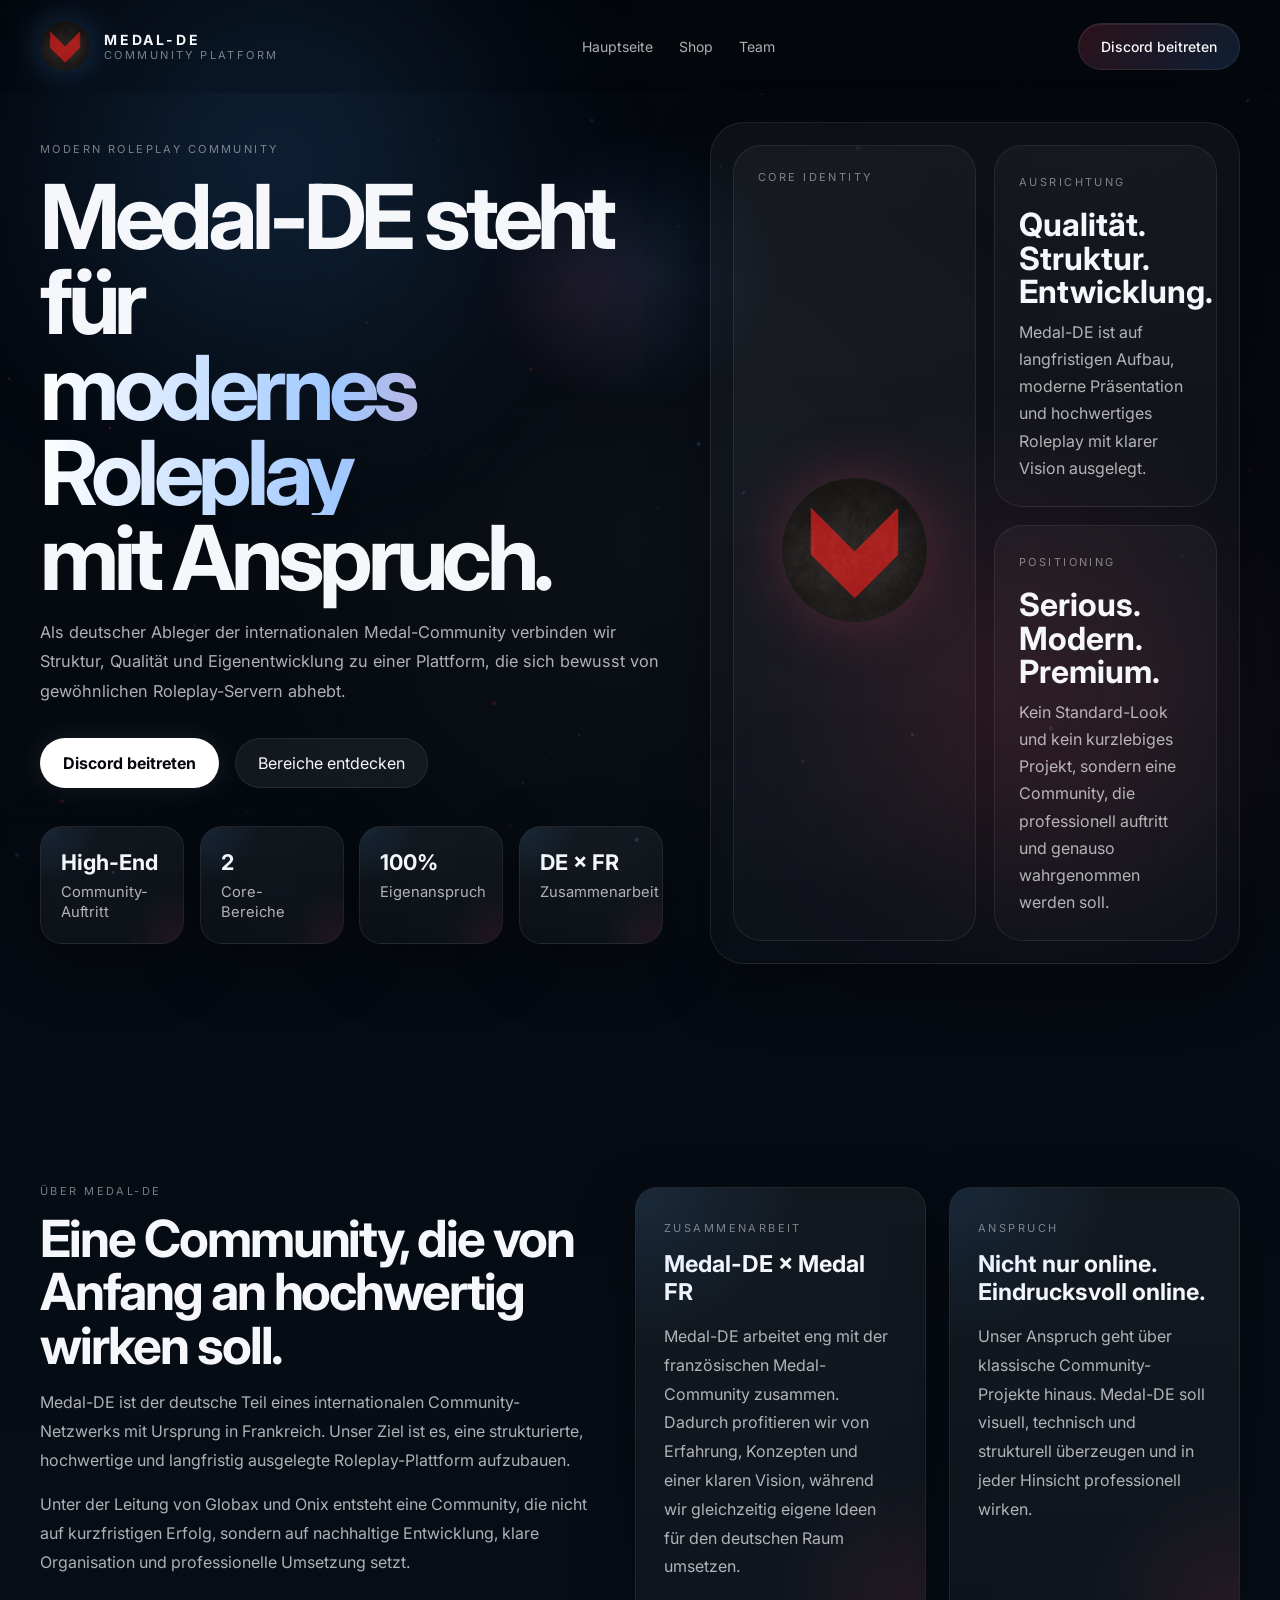
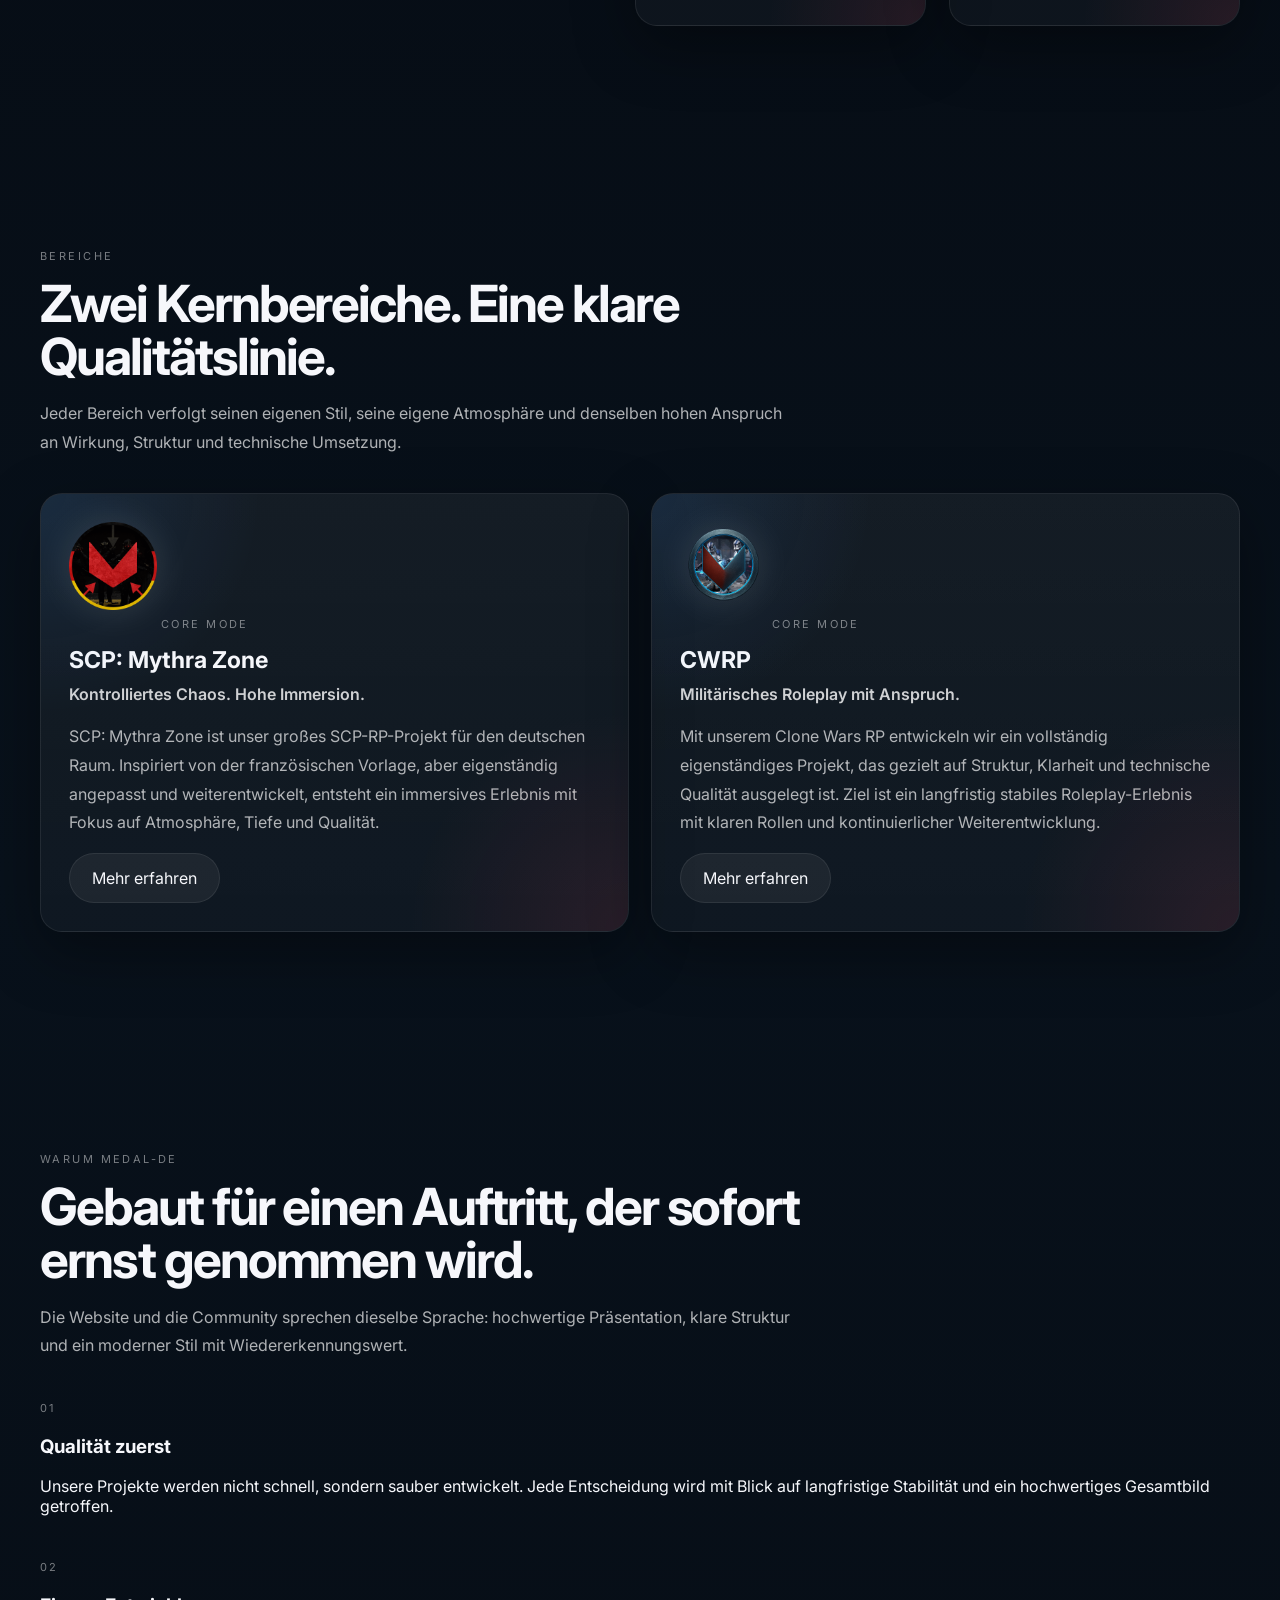
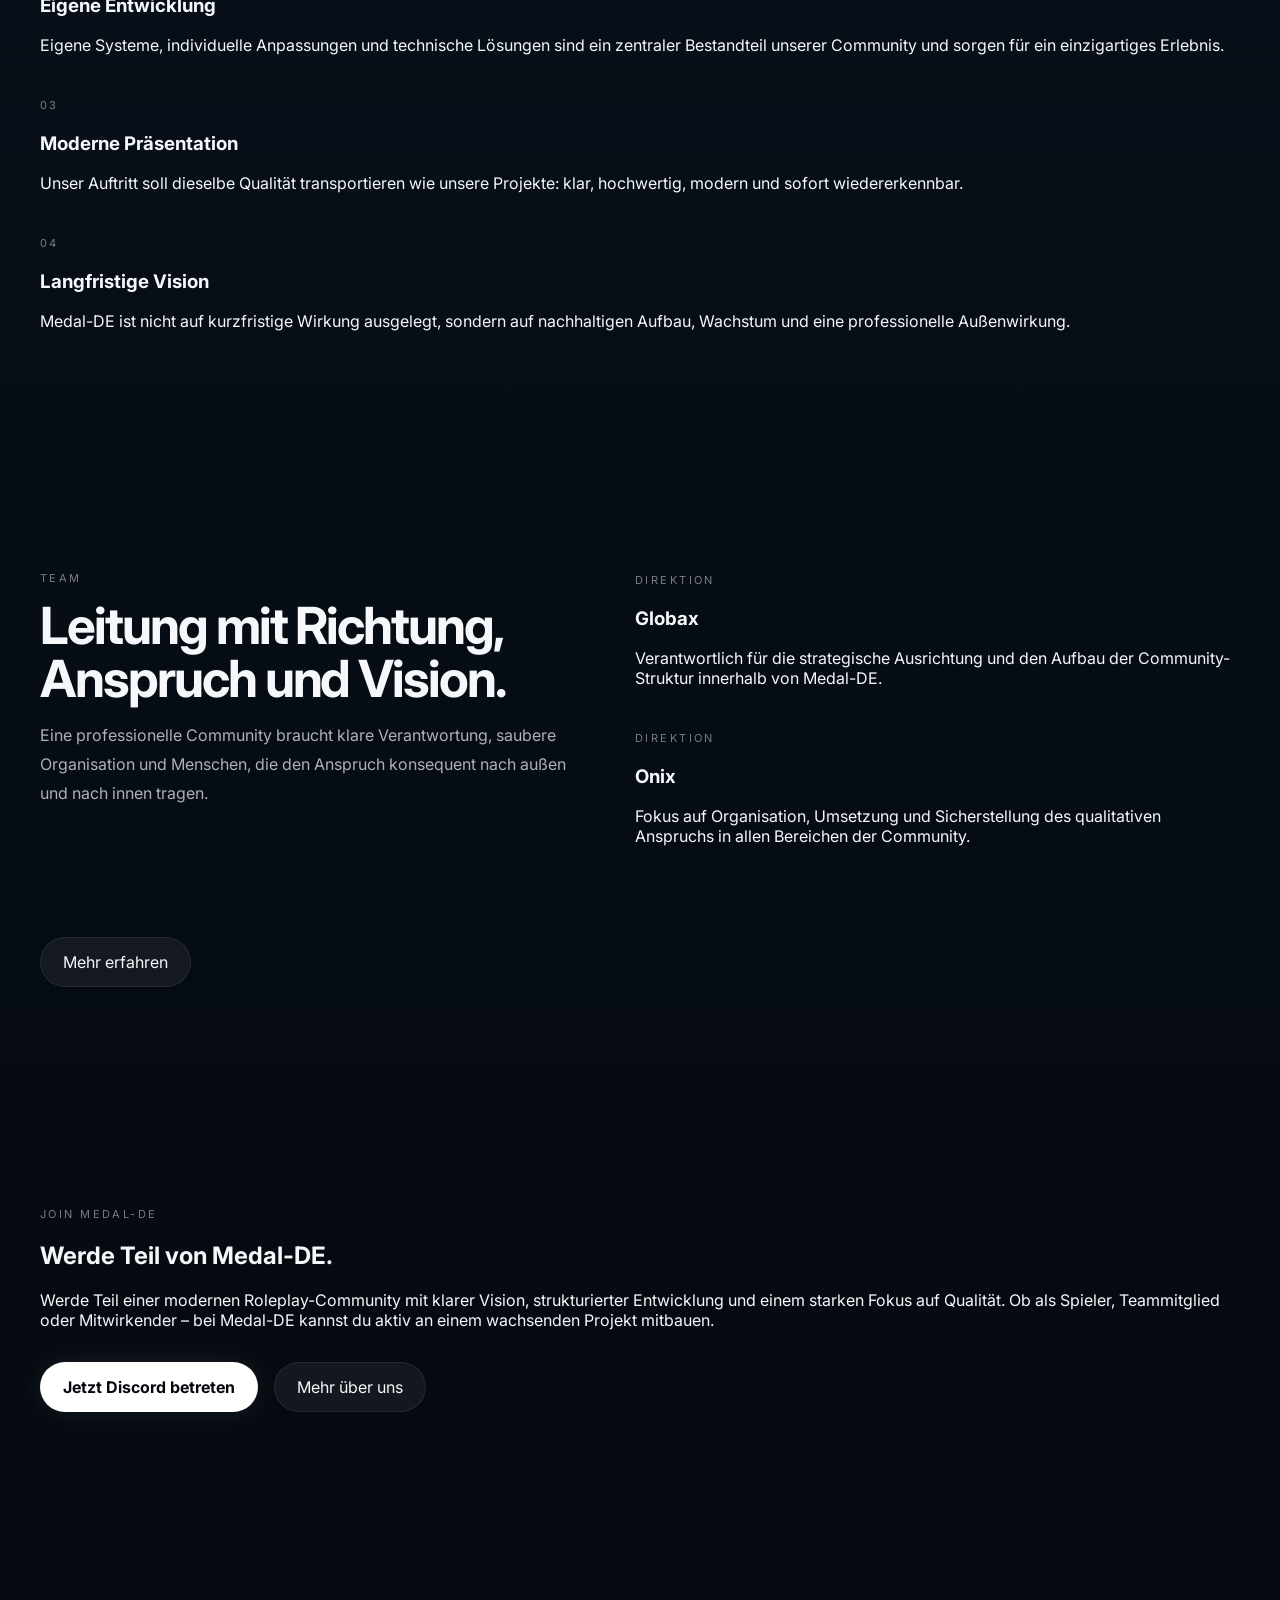
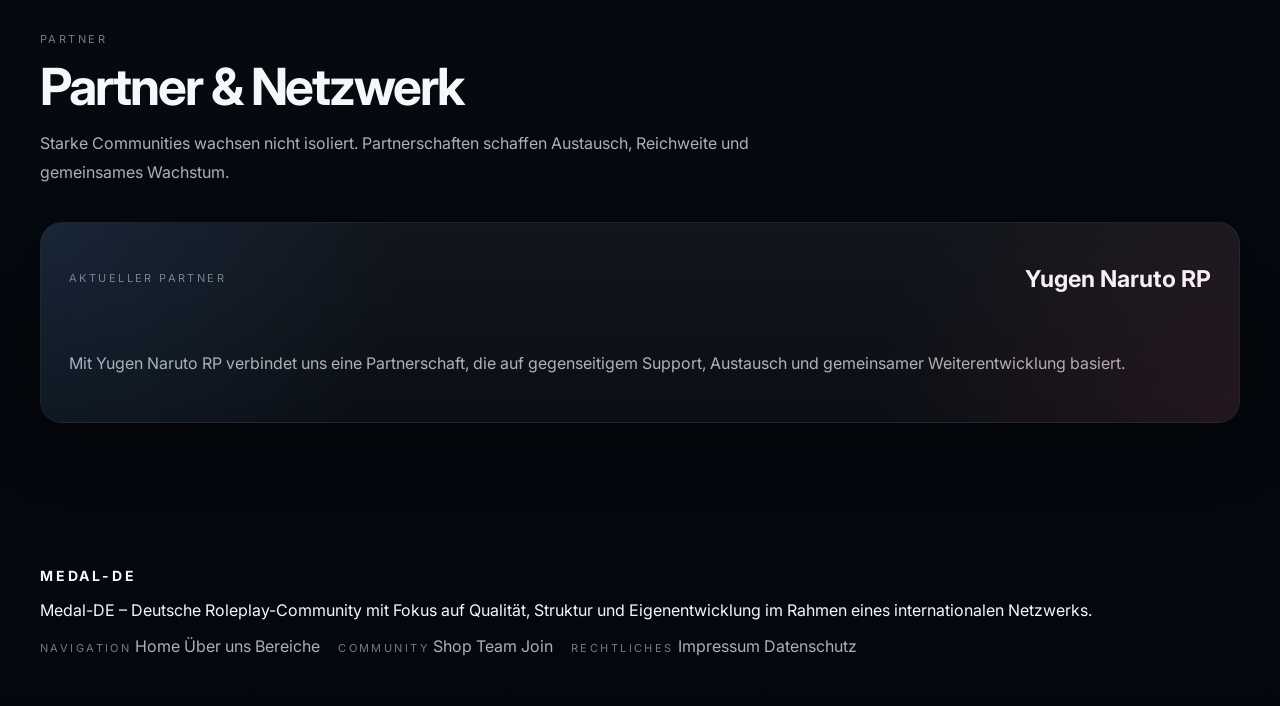
==== commit 85efde5a: "Update index.html" ====
--- a/index.html
+++ b/index.html
@@ -27,7 +27,7 @@
 
     <header class="site-header" id="site-header">
       <div class="container nav">
-        <a href="#home" class="brand">
+        <a href="index.html" class="brand">
           <img src="Medal.png" class="brand-logo" alt="Medal-DE Logo" />
           <div>
             <div class="brand-title">MEDAL-DE</div>
@@ -36,9 +36,9 @@
         </a>
 
         <nav class="nav-links">
-        <a href="index.html">Home</a>
-        <a href="shop.html">Shop</a>
-        <a href="team.html">Team</a>
+          <a href="index.html" class="active">Hauptseite</a>
+          <a href="shop.html">Shop</a>
+          <a href="team.html">Team</a>
         </nav>
 
         <a
@@ -380,8 +380,8 @@
           </div>
           <div>
             <span>Community</span>
+            <a href="shop.html">Shop</a>
             <a href="team.html">Team</a>
-            <a href="#partners">Partner</a>
             <a href="#join">Join</a>
           </div>
           <div>
